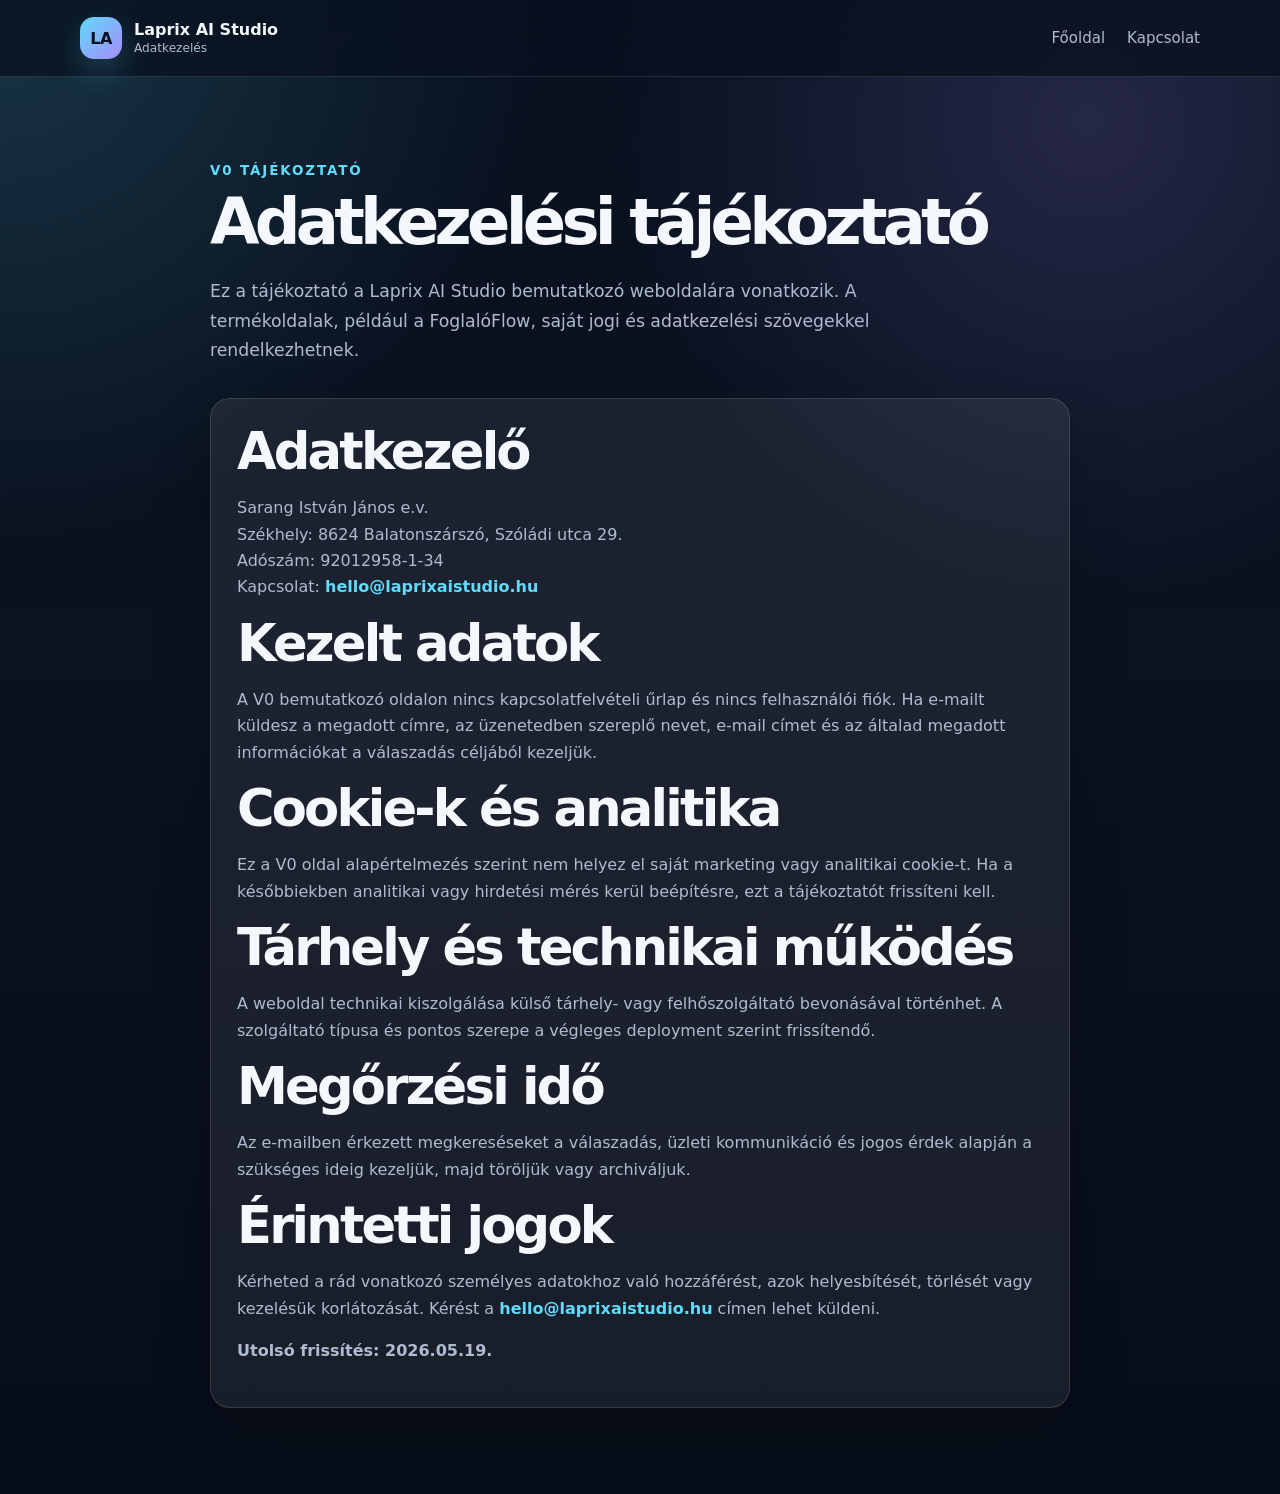
==== adatkezeles.html @ 685c0ec8 "Add files via upload Initial Laprix AI Studio landing page" ====
<!doctype html>
<html lang="hu">
<head>
  <meta charset="utf-8" />
  <meta name="viewport" content="width=device-width, initial-scale=1" />
  <title>Adatkezelési tájékoztató – Laprix AI Studio</title>
  <meta name="description" content="Laprix AI Studio adatkezelési tájékoztató." />
  <meta name="theme-color" content="#101827" />
  <link rel="canonical" href="https://laprixaistudio.hu/adatkezeles.html" />
  <link rel="icon" href="/favicon.svg" type="image/svg+xml" />
  <link rel="stylesheet" href="/styles.css" />
</head>
<body>
  <header class="site-header">
    <div class="container nav">
      <a class="brand" href="/" aria-label="Laprix AI Studio főoldal">
        <span class="brand-mark">LA</span>
        <span class="brand-text">
          <strong>Laprix AI Studio</strong>
          <small>Adatkezelés</small>
        </span>
      </a>
      <nav class="nav-links" aria-label="Navigáció">
        <a href="/">Főoldal</a>
        <a href="mailto:hello@laprixaistudio.hu">Kapcsolat</a>
      </nav>
    </div>
  </header>

  <main>
    <section class="section">
      <div class="container" style="max-width: 860px;">
        <p class="eyebrow">V0 tájékoztató</p>
        <h1 style="font-size: clamp(2.4rem, 5vw, 4rem);">Adatkezelési tájékoztató</h1>
        <p class="lead">
          Ez a tájékoztató a Laprix AI Studio bemutatkozó weboldalára vonatkozik.
          A termékoldalak, például a FoglalóFlow, saját jogi és adatkezelési szövegekkel rendelkezhetnek.
        </p>

        <article class="product-card" style="min-height: auto;">
          <h2>Adatkezelő</h2>
          <p>
            Sarang István János e.v.<br />
            Székhely: 8624 Balatonszárszó, Szóládi utca 29.<br />
            Adószám: 92012958-1-34<br />
            Kapcsolat: <a class="text-link" href="mailto:hello@laprixaistudio.hu">hello@laprixaistudio.hu</a>
          </p>

          <h2>Kezelt adatok</h2>
          <p>
            A V0 bemutatkozó oldalon nincs kapcsolatfelvételi űrlap és nincs felhasználói fiók.
            Ha e-mailt küldesz a megadott címre, az üzenetedben szereplő nevet, e-mail címet
            és az általad megadott információkat a válaszadás céljából kezeljük.
          </p>

          <h2>Cookie-k és analitika</h2>
          <p>
            Ez a V0 oldal alapértelmezés szerint nem helyez el saját marketing vagy analitikai cookie-t.
            Ha a későbbiekben analitikai vagy hirdetési mérés kerül beépítésre, ezt a tájékoztatót frissíteni kell.
          </p>

          <h2>Tárhely és technikai működés</h2>
          <p>
            A weboldal technikai kiszolgálása külső tárhely- vagy felhőszolgáltató bevonásával történhet.
            A szolgáltató típusa és pontos szerepe a végleges deployment szerint frissítendő.
          </p>

          <h2>Megőrzési idő</h2>
          <p>
            Az e-mailben érkezett megkereséseket a válaszadás, üzleti kommunikáció és jogos érdek alapján
            a szükséges ideig kezeljük, majd töröljük vagy archiváljuk.
          </p>

          <h2>Érintetti jogok</h2>
          <p>
            Kérheted a rád vonatkozó személyes adatokhoz való hozzáférést, azok helyesbítését,
            törlését vagy kezelésük korlátozását. Kérést a
            <a class="text-link" href="mailto:hello@laprixaistudio.hu">hello@laprixaistudio.hu</a>
            címen lehet küldeni.
          </p>

          <p class="muted-link">Utolsó frissítés: 2026.05.19.</p>
        </article>
      </div>
    </section>
  </main>
</body>
</html>
---- styles.css ----
* {
  box-sizing: border-box;
}

:root {
  --bg: #08111f;
  --bg-soft: #101827;
  --bg-card: rgba(255, 255, 255, 0.07);
  --bg-card-strong: rgba(255, 255, 255, 0.11);
  --text: #f4f7fb;
  --muted: #aebbd0;
  --line: rgba(255, 255, 255, 0.12);
  --primary: #61dafb;
  --primary-strong: #38bdf8;
  --accent: #a78bfa;
  --success: #34d399;
  --warning: #fbbf24;
  --radius-xl: 28px;
  --radius-lg: 20px;
  --shadow: 0 24px 80px rgba(0, 0, 0, 0.32);
  font-family: Inter, ui-sans-serif, system-ui, -apple-system, BlinkMacSystemFont, "Segoe UI", sans-serif;
}

html {
  scroll-behavior: smooth;
}

body {
  margin: 0;
  background:
    radial-gradient(circle at top left, rgba(97, 218, 251, 0.18), transparent 34rem),
    radial-gradient(circle at 85% 8%, rgba(167, 139, 250, 0.18), transparent 30rem),
    linear-gradient(180deg, #08111f 0%, #0b1220 44%, #070d18 100%);
  color: var(--text);
  min-height: 100vh;
}

a {
  color: inherit;
}

.skip-link {
  position: absolute;
  left: 16px;
  top: -80px;
  background: #ffffff;
  color: #08111f;
  padding: 10px 14px;
  border-radius: 999px;
  z-index: 100;
}

.skip-link:focus {
  top: 16px;
}

.container {
  width: min(1120px, calc(100% - 40px));
  margin: 0 auto;
}

.site-header {
  position: sticky;
  top: 0;
  z-index: 50;
  backdrop-filter: blur(18px);
  background: rgba(8, 17, 31, 0.78);
  border-bottom: 1px solid var(--line);
}

.nav {
  min-height: 76px;
  display: flex;
  align-items: center;
  justify-content: space-between;
  gap: 24px;
}

.brand {
  display: inline-flex;
  align-items: center;
  gap: 12px;
  text-decoration: none;
}

.brand-mark {
  width: 42px;
  height: 42px;
  border-radius: 14px;
  display: grid;
  place-items: center;
  background: linear-gradient(135deg, var(--primary), var(--accent));
  color: #06101f;
  font-weight: 900;
  letter-spacing: -0.04em;
  box-shadow: 0 12px 30px rgba(97, 218, 251, 0.22);
}

.brand-text {
  display: grid;
  line-height: 1.1;
}

.brand-text strong {
  font-size: 1rem;
}

.brand-text small {
  color: var(--muted);
  font-size: 0.76rem;
  margin-top: 4px;
}

.nav-links {
  display: flex;
  align-items: center;
  gap: 22px;
  color: var(--muted);
  font-size: 0.94rem;
}

.nav-links a {
  text-decoration: none;
}

.nav-links a:hover {
  color: var(--text);
}

.section {
  padding: 86px 0;
}

.hero {
  padding-top: 108px;
}

.hero-grid {
  display: grid;
  grid-template-columns: minmax(0, 1.12fr) minmax(320px, 0.88fr);
  align-items: center;
  gap: 52px;
}

.eyebrow {
  color: var(--primary);
  font-size: 0.84rem;
  text-transform: uppercase;
  font-weight: 800;
  letter-spacing: 0.14em;
  margin: 0 0 14px;
}

h1,
h2,
h3,
p {
  margin-top: 0;
}

h1 {
  font-size: clamp(2.7rem, 7vw, 5.8rem);
  line-height: 0.95;
  letter-spacing: -0.075em;
  margin-bottom: 24px;
}

h2 {
  font-size: clamp(2rem, 4vw, 3.35rem);
  line-height: 1.02;
  letter-spacing: -0.055em;
  margin-bottom: 18px;
}

h3 {
  font-size: 1.18rem;
  letter-spacing: -0.025em;
  margin-bottom: 10px;
}

.lead,
.section-heading p,
.contact-card p {
  color: var(--muted);
  font-size: 1.08rem;
  line-height: 1.72;
}

.lead {
  max-width: 720px;
  margin-bottom: 32px;
}

.hero-actions,
.contact-actions {
  display: flex;
  flex-wrap: wrap;
  gap: 14px;
  align-items: center;
}

.button {
  min-height: 48px;
  padding: 0 20px;
  border-radius: 999px;
  display: inline-flex;
  align-items: center;
  justify-content: center;
  text-decoration: none;
  font-weight: 800;
  border: 1px solid transparent;
}

.button.primary {
  background: linear-gradient(135deg, var(--primary), var(--accent));
  color: #06101f;
  box-shadow: 0 18px 40px rgba(97, 218, 251, 0.18);
}

.button.secondary {
  background: rgba(255, 255, 255, 0.06);
  color: var(--text);
  border-color: var(--line);
}

.button:hover {
  transform: translateY(-1px);
}

.trust-row {
  display: flex;
  flex-wrap: wrap;
  gap: 10px;
  margin-top: 28px;
}

.trust-row span {
  color: var(--muted);
  border: 1px solid var(--line);
  background: rgba(255, 255, 255, 0.04);
  border-radius: 999px;
  padding: 9px 12px;
  font-size: 0.88rem;
}

.hero-panel {
  position: relative;
  border: 1px solid var(--line);
  background:
    linear-gradient(180deg, rgba(255, 255, 255, 0.10), rgba(255, 255, 255, 0.045)),
    rgba(16, 24, 39, 0.72);
  border-radius: var(--radius-xl);
  padding: 18px;
  box-shadow: var(--shadow);
  overflow: hidden;
}

.panel-glow {
  position: absolute;
  inset: auto -70px -90px auto;
  width: 240px;
  height: 240px;
  background: radial-gradient(circle, rgba(97, 218, 251, 0.23), transparent 68%);
  pointer-events: none;
}

.panel-card {
  position: relative;
  display: grid;
  grid-template-columns: 16px 1fr;
  gap: 14px;
  padding: 18px;
  border-radius: 22px;
  background: rgba(255, 255, 255, 0.065);
  border: 1px solid rgba(255, 255, 255, 0.10);
}

.panel-card + .panel-card {
  margin-top: 12px;
}

.panel-card p {
  color: var(--muted);
  line-height: 1.55;
  margin: 6px 0 0;
  font-size: 0.94rem;
}

.status-dot {
  width: 11px;
  height: 11px;
  margin-top: 5px;
  border-radius: 50%;
  box-shadow: 0 0 0 6px rgba(255, 255, 255, 0.055);
}

.status-dot.live {
  background: var(--success);
}

.status-dot.build {
  background: var(--warning);
}

.status-dot.plan {
  background: var(--accent);
}

.section-heading {
  max-width: 760px;
  margin: 0 auto 34px;
  text-align: center;
}

.section-heading.left {
  text-align: left;
  margin: 0;
}

.product-grid {
  display: grid;
  grid-template-columns: repeat(2, minmax(0, 1fr));
  gap: 18px;
}

.product-card,
.roadmap-item,
.contact-card,
.why-item {
  border: 1px solid var(--line);
  background: var(--bg-card);
  border-radius: var(--radius-lg);
  box-shadow: 0 20px 55px rgba(0, 0, 0, 0.18);
}

.product-card {
  padding: 26px;
  min-height: 360px;
}

.product-card.featured {
  background:
    linear-gradient(135deg, rgba(97, 218, 251, 0.14), rgba(167, 139, 250, 0.10)),
    var(--bg-card);
}

.card-top {
  display: flex;
  flex-wrap: wrap;
  gap: 8px;
  margin-bottom: 18px;
}

.tag,
.roadmap-state {
  display: inline-flex;
  align-items: center;
  min-height: 28px;
  border-radius: 999px;
  padding: 0 10px;
  font-size: 0.76rem;
  font-weight: 900;
}

.tag.live,
.roadmap-state.live {
  background: rgba(52, 211, 153, 0.14);
  color: #86efac;
}

.tag.build,
.roadmap-state.build {
  background: rgba(251, 191, 36, 0.14);
  color: #fde68a;
}

.tag.plan,
.roadmap-state.plan {
  background: rgba(167, 139, 250, 0.16);
  color: #ddd6fe;
}

.tag.audience {
  background: rgba(255, 255, 255, 0.09);
  color: var(--muted);
}

.product-card p,
.product-card li,
.roadmap-item p,
.why-item p,
.site-footer p {
  color: var(--muted);
  line-height: 1.65;
}

.product-card ul {
  padding-left: 18px;
  margin: 18px 0 22px;
}

.text-link,
.muted-link {
  font-weight: 900;
  text-decoration: none;
}

.text-link {
  color: var(--primary);
}

.text-link:hover {
  text-decoration: underline;
}

.muted-link {
  color: var(--muted);
}

.split {
  display: grid;
  grid-template-columns: minmax(0, 0.85fr) minmax(320px, 1.15fr);
  gap: 42px;
  align-items: start;
}

.why-list {
  display: grid;
  gap: 14px;
}

.why-item {
  display: grid;
  grid-template-columns: 54px 1fr;
  gap: 18px;
  padding: 22px;
}

.why-item span {
  width: 42px;
  height: 42px;
  display: grid;
  place-items: center;
  border-radius: 14px;
  background: rgba(97, 218, 251, 0.12);
  color: var(--primary);
  font-weight: 900;
}

.roadmap {
  display: grid;
  grid-template-columns: repeat(4, minmax(0, 1fr));
  gap: 16px;
}

.roadmap-item {
  padding: 22px;
}

.roadmap-item h3 {
  margin-top: 18px;
}

.contact-card {
  display: grid;
  grid-template-columns: minmax(0, 1fr) auto;
  gap: 28px;
  align-items: center;
  padding: 34px;
  background:
    linear-gradient(135deg, rgba(97, 218, 251, 0.13), rgba(167, 139, 250, 0.10)),
    var(--bg-card-strong);
}

.site-footer {
  border-top: 1px solid var(--line);
  padding: 44px 0;
  background: rgba(2, 6, 23, 0.42);
}

.footer-grid {
  display: grid;
  grid-template-columns: 1.15fr 1fr 0.75fr;
  gap: 28px;
}

.site-footer a {
  color: var(--muted);
}

.site-footer a:hover {
  color: var(--text);
}

@media (max-width: 900px) {
  .nav {
    align-items: flex-start;
    flex-direction: column;
    padding: 16px 0;
  }

  .nav-links {
    width: 100%;
    overflow-x: auto;
    padding-bottom: 4px;
  }

  .hero {
    padding-top: 72px;
  }

  .hero-grid,
  .split,
  .contact-card {
    grid-template-columns: 1fr;
  }

  .product-grid,
  .roadmap,
  .footer-grid {
    grid-template-columns: 1fr;
  }

  .product-card {
    min-height: auto;
  }

  .contact-actions {
    justify-content: flex-start;
  }
}

@media (max-width: 560px) {
  .container {
    width: min(100% - 28px, 1120px);
  }

  .section {
    padding: 62px 0;
  }

  .hero {
    padding-top: 60px;
  }

  .hero-actions .button,
  .contact-actions .button {
    width: 100%;
  }

  .why-item {
    grid-template-columns: 1fr;
  }

  .product-card,
  .contact-card {
    padding: 22px;
  }
}
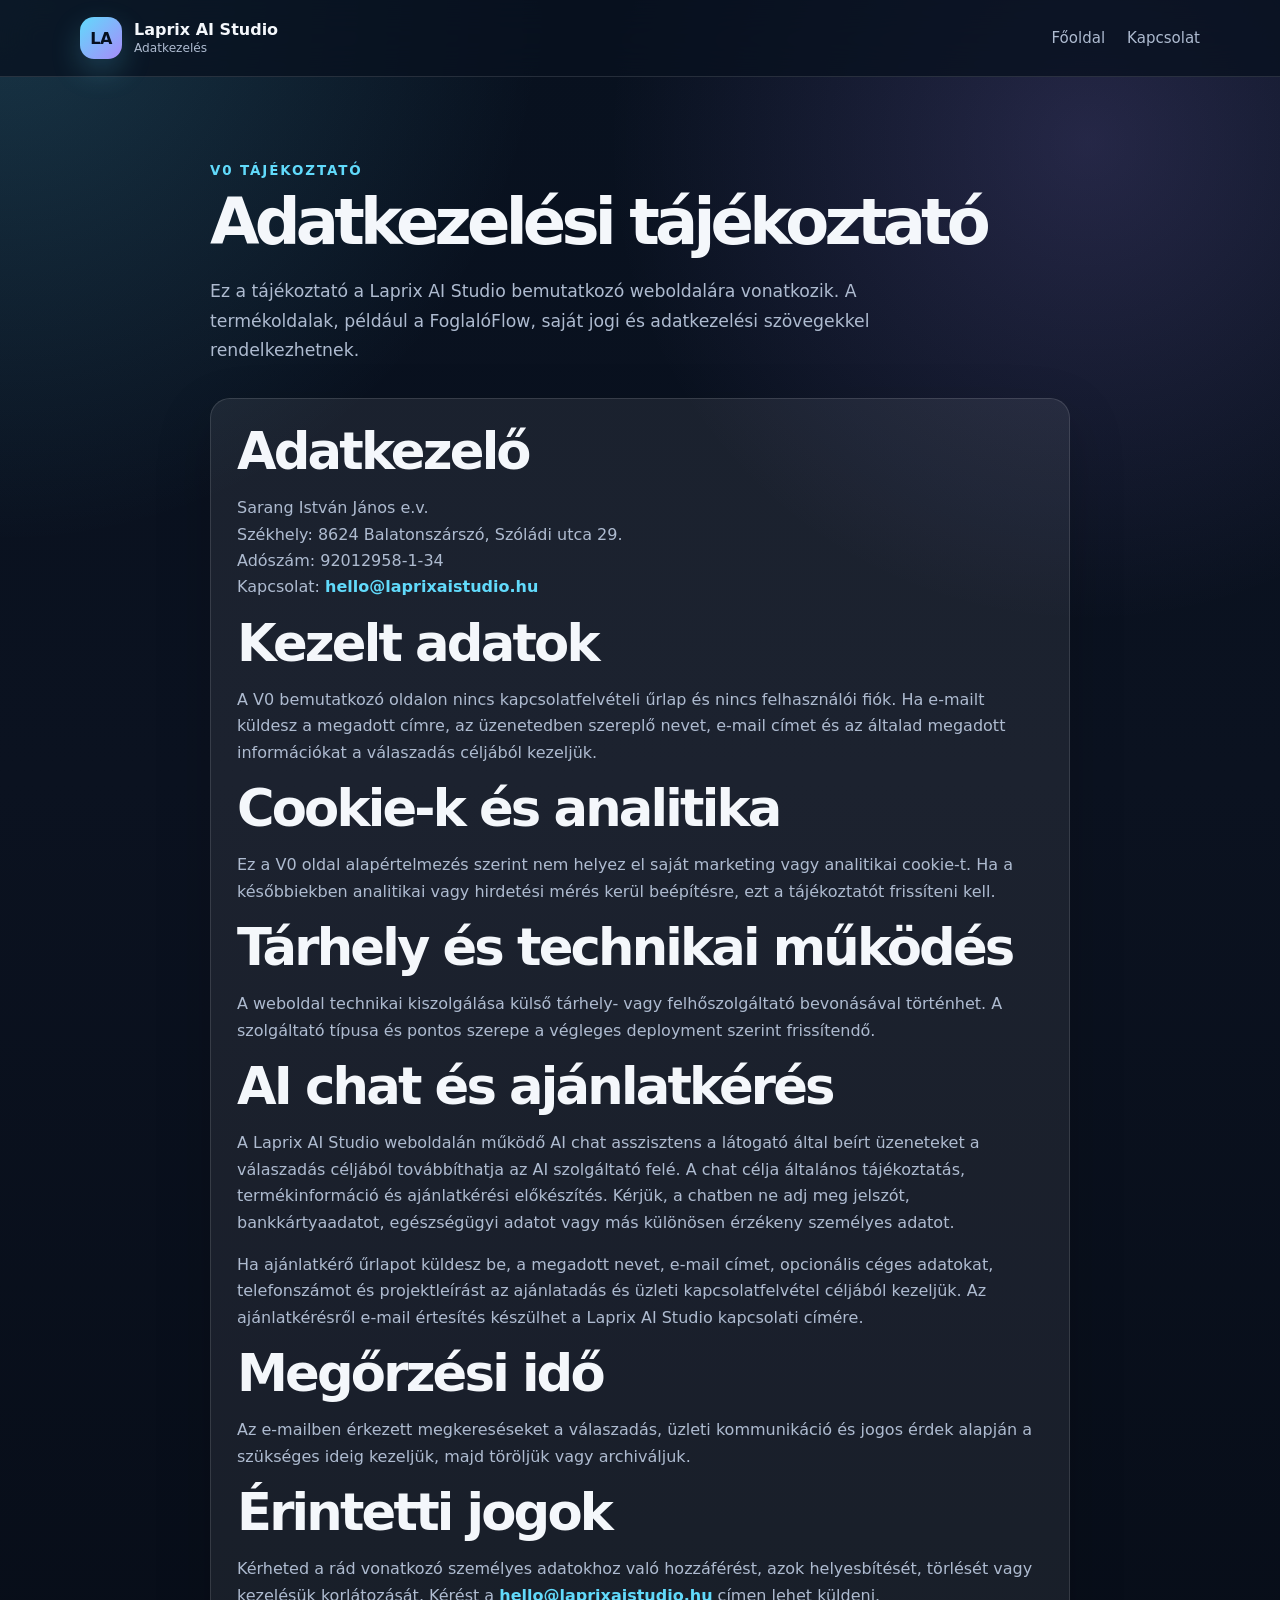
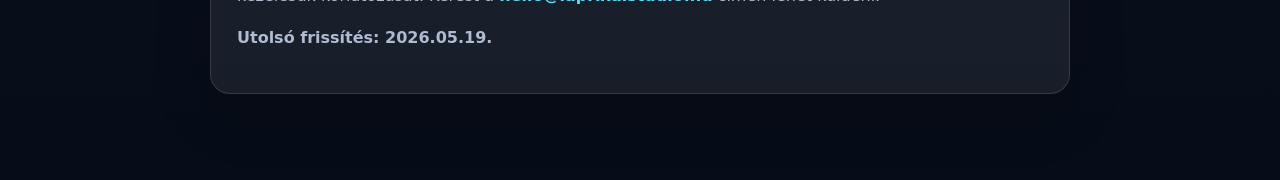
==== commit 99665f3a: "Add files via upload Add AI chat widget" ====
--- a/adatkezeles.html
+++ b/adatkezeles.html
@@ -65,6 +65,20 @@
             A szolgáltató típusa és pontos szerepe a végleges deployment szerint frissítendő.
           </p>
 
+
+          <h2>AI chat és ajánlatkérés</h2>
+          <p>
+            A Laprix AI Studio weboldalán működő AI chat asszisztens a látogató által beírt üzeneteket
+            a válaszadás céljából továbbíthatja az AI szolgáltató felé. A chat célja általános tájékoztatás,
+            termékinformáció és ajánlatkérési előkészítés. Kérjük, a chatben ne adj meg jelszót,
+            bankkártyaadatot, egészségügyi adatot vagy más különösen érzékeny személyes adatot.
+          </p>
+          <p>
+            Ha ajánlatkérő űrlapot küldesz be, a megadott nevet, e-mail címet, opcionális céges adatokat,
+            telefonszámot és projektleírást az ajánlatadás és üzleti kapcsolatfelvétel céljából kezeljük.
+            Az ajánlatkérésről e-mail értesítés készülhet a Laprix AI Studio kapcsolati címére.
+          </p>
+
           <h2>Megőrzési idő</h2>
           <p>
             Az e-mailben érkezett megkereséseket a válaszadás, üzleti kommunikáció és jogos érdek alapján
--- a/styles.css
+++ b/styles.css
@@ -557,3 +557,110 @@
     padding: 22px;
   }
 }
+
+.custom-dev-section {
+  padding-top: 40px;
+}
+
+.custom-dev-card {
+  display: grid;
+  grid-template-columns: minmax(0, 1.12fr) minmax(320px, 0.88fr);
+  gap: 22px;
+  align-items: stretch;
+  border: 1px solid var(--line);
+  background:
+    radial-gradient(circle at top left, rgba(97, 218, 251, 0.16), transparent 28rem),
+    radial-gradient(circle at bottom right, rgba(167, 139, 250, 0.14), transparent 26rem),
+    rgba(255, 255, 255, 0.065);
+  border-radius: var(--radius-xl);
+  padding: 30px;
+  box-shadow: var(--shadow);
+}
+
+.custom-dev-copy p {
+  color: var(--muted);
+  line-height: 1.72;
+  font-size: 1.04rem;
+}
+
+.custom-dev-steps {
+  display: grid;
+  grid-template-columns: repeat(3, minmax(0, 1fr));
+  gap: 12px;
+  margin-top: 24px;
+}
+
+.custom-dev-steps div,
+.custom-dev-panel {
+  border: 1px solid var(--line);
+  background: rgba(255, 255, 255, 0.06);
+  border-radius: 20px;
+}
+
+.custom-dev-steps div {
+  padding: 18px;
+}
+
+.custom-dev-steps span {
+  width: 34px;
+  height: 34px;
+  display: grid;
+  place-items: center;
+  border-radius: 12px;
+  background: rgba(97, 218, 251, 0.14);
+  color: var(--primary);
+  font-weight: 900;
+  margin-bottom: 14px;
+}
+
+.custom-dev-steps strong {
+  display: block;
+  margin-bottom: 8px;
+}
+
+.custom-dev-steps p {
+  margin-bottom: 0;
+  font-size: 0.92rem;
+}
+
+.custom-dev-panel {
+  padding: 24px;
+}
+
+.custom-dev-panel ul {
+  padding-left: 18px;
+  margin: 18px 0 24px;
+}
+
+.custom-dev-panel li {
+  color: var(--muted);
+  line-height: 1.7;
+}
+
+.custom-dev-panel .button {
+  width: 100%;
+}
+
+.panel-note {
+  color: var(--muted);
+  font-size: 0.9rem;
+  line-height: 1.6;
+  margin: 16px 0 0;
+}
+
+@media (max-width: 900px) {
+  .custom-dev-card,
+  .custom-dev-steps {
+    grid-template-columns: 1fr;
+  }
+}
+
+@media (max-width: 560px) {
+  .custom-dev-card {
+    padding: 22px;
+  }
+}
+
+
+/* Laprix AI ChatLead V1 */
+.laprix-chat-root{position:fixed;right:18px;bottom:18px;z-index:9999;font-family:Inter,ui-sans-serif,system-ui,-apple-system,BlinkMacSystemFont,"Segoe UI",sans-serif}.laprix-chat-launcher{min-height:54px;border:1px solid rgba(255,255,255,.18);border-radius:999px;padding:8px 16px 8px 8px;display:inline-flex;align-items:center;gap:10px;background:linear-gradient(135deg,#61dafb,#a78bfa);color:#06101f;font-weight:900;cursor:pointer;box-shadow:0 20px 50px rgba(0,0,0,.32)}.laprix-chat-launcher-icon{width:38px;height:38px;border-radius:999px;display:grid;place-items:center;background:rgba(6,16,31,.16);color:#06101f;letter-spacing:-.04em}.laprix-chat-panel{position:absolute;right:0;bottom:72px;width:min(390px,calc(100vw - 28px));height:min(650px,calc(100vh - 110px));display:none;flex-direction:column;overflow:hidden;border:1px solid rgba(255,255,255,.16);border-radius:26px;background:radial-gradient(circle at top left,rgba(97,218,251,.20),transparent 18rem),linear-gradient(180deg,rgba(16,24,39,.98),rgba(8,17,31,.98));color:#f4f7fb;box-shadow:0 28px 90px rgba(0,0,0,.46)}.laprix-chat-panel.open{display:flex}.laprix-chat-header{padding:16px;display:flex;justify-content:space-between;gap:12px;align-items:center;border-bottom:1px solid rgba(255,255,255,.12)}.laprix-chat-header strong{display:block;font-size:1rem}.laprix-chat-status{display:block;margin-top:3px;color:#aebbd0;font-size:.82rem}.laprix-chat-close,.laprix-chat-lead-close{width:34px;height:34px;border:0;border-radius:999px;background:rgba(255,255,255,.08);color:#f4f7fb;font-size:1.3rem;cursor:pointer}.laprix-chat-messages{flex:1;overflow:auto;padding:16px}.laprix-chat-message{display:flex;margin-bottom:10px}.laprix-chat-message.user{justify-content:flex-end}.laprix-chat-bubble{max-width:86%;padding:12px 13px;border-radius:18px;line-height:1.45;white-space:pre-wrap;font-size:.94rem}.laprix-chat-message.assistant .laprix-chat-bubble{background:rgba(255,255,255,.08);color:#f4f7fb;border-top-left-radius:7px}.laprix-chat-message.user .laprix-chat-bubble{background:linear-gradient(135deg,#61dafb,#a78bfa);color:#06101f;border-top-right-radius:7px}.laprix-chat-quick{padding:0 14px 10px;display:flex;flex-wrap:wrap;gap:8px}.laprix-chat-quick button{border:1px solid rgba(255,255,255,.13);border-radius:999px;padding:8px 10px;background:rgba(255,255,255,.06);color:#f4f7fb;font-weight:800;cursor:pointer;font-size:.78rem}.laprix-chat-form{display:grid;grid-template-columns:1fr auto;gap:8px;padding:12px;border-top:1px solid rgba(255,255,255,.12)}.laprix-chat-input,.laprix-chat-lead-form input,.laprix-chat-lead-form textarea,.laprix-chat-lead-form select{width:100%;border:1px solid rgba(255,255,255,.14);border-radius:14px;padding:11px 12px;background:rgba(255,255,255,.08);color:#f4f7fb;outline:none}.laprix-chat-input::placeholder,.laprix-chat-lead-form textarea::placeholder{color:rgba(244,247,251,.62)}.laprix-chat-send{border:0;border-radius:14px;padding:0 14px;background:linear-gradient(135deg,#61dafb,#a78bfa);color:#06101f;font-weight:900;cursor:pointer}.laprix-chat-send:disabled{cursor:not-allowed;opacity:.62}.laprix-chat-privacy{padding:0 14px 12px;margin:0;color:#aebbd0;font-size:.76rem;line-height:1.4}.laprix-chat-privacy a{color:#61dafb}.laprix-chat-lead-form-wrap{display:none;max-height:56%;overflow:auto;padding:0 12px 12px}.laprix-chat-lead-form-wrap.open{display:block}.laprix-chat-lead-form{display:grid;gap:9px;padding:12px;border:1px solid rgba(255,255,255,.13);border-radius:20px;background:rgba(0,0,0,.18)}.laprix-chat-lead-title{display:flex;align-items:center;justify-content:space-between}.laprix-chat-lead-form label{color:#aebbd0;font-size:.82rem;display:grid;gap:5px}.laprix-chat-lead-form select option{color:#06101f}@media(max-width:560px){.laprix-chat-root{right:14px;bottom:14px}.laprix-chat-panel{position:fixed;right:14px;left:14px;bottom:78px;width:auto;height:min(650px,calc(100vh - 96px))}.laprix-chat-launcher span:last-child{display:none}.laprix-chat-launcher{padding:8px}}
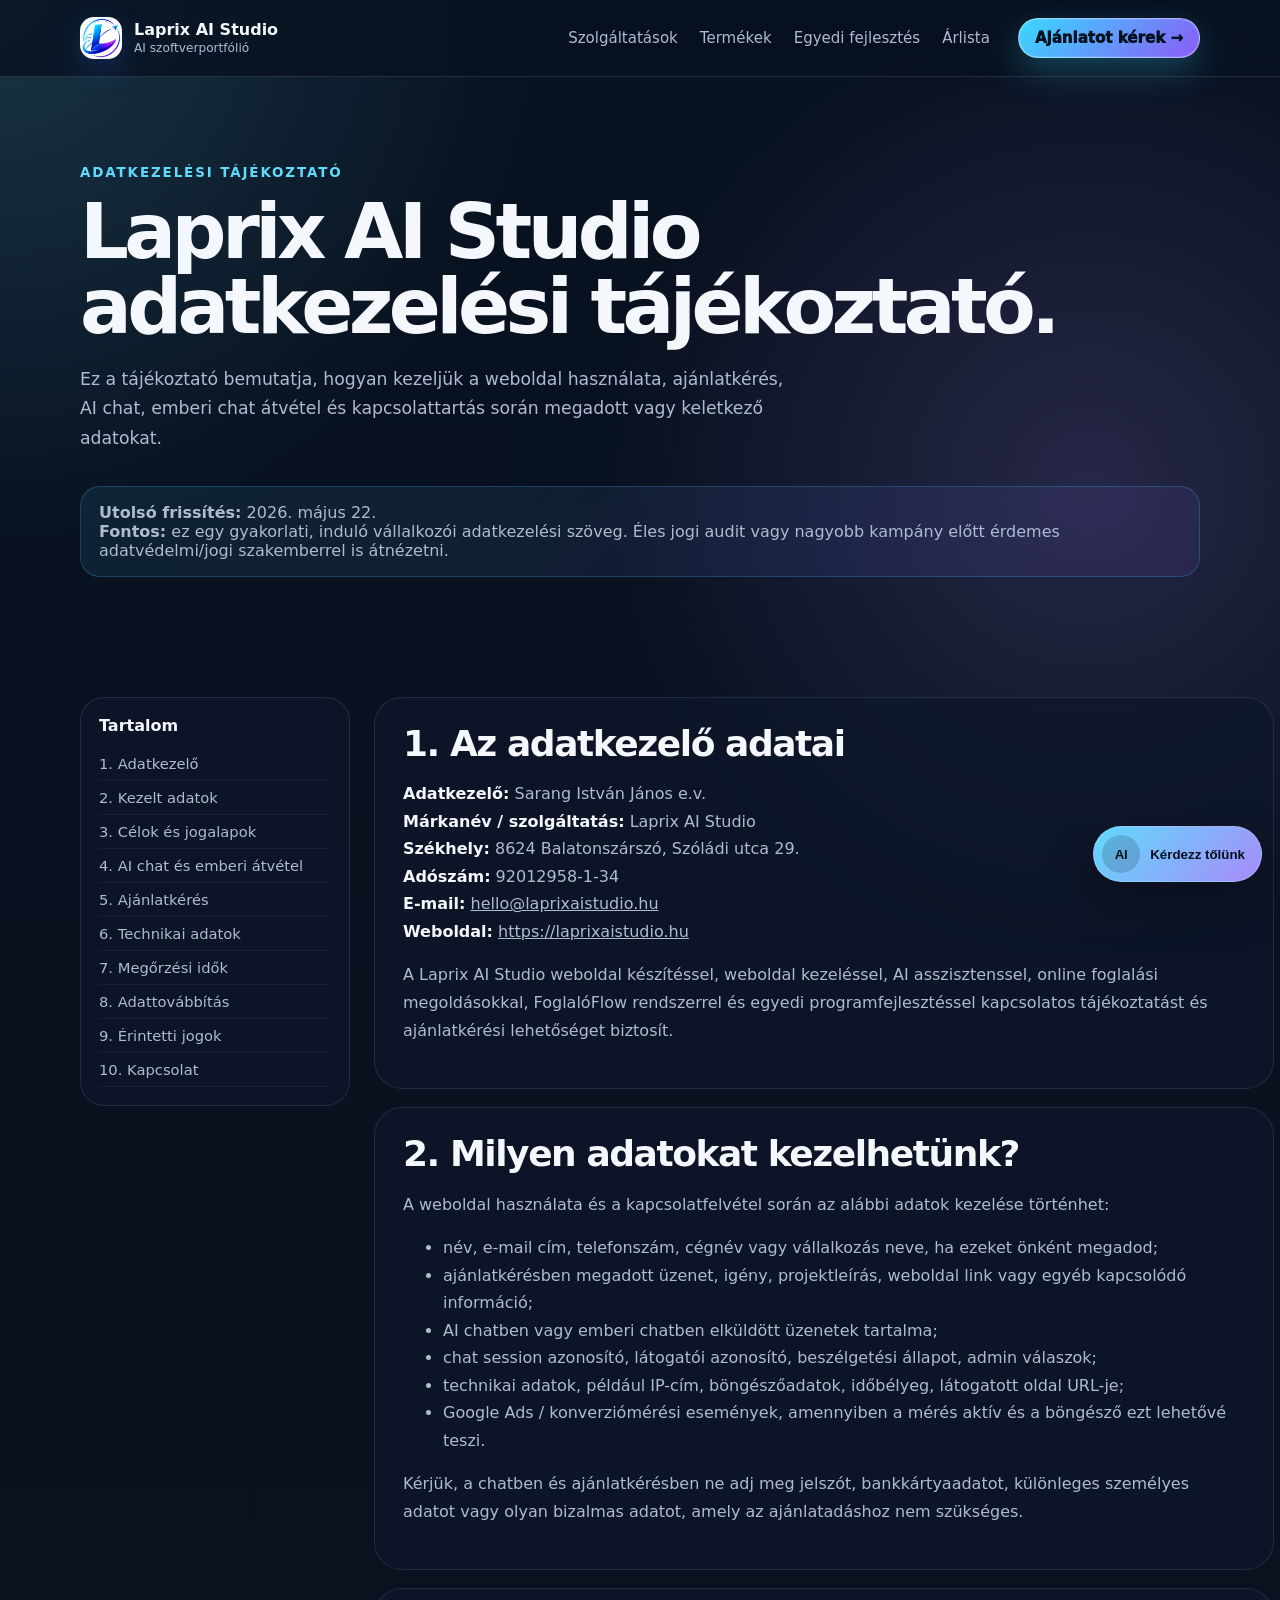
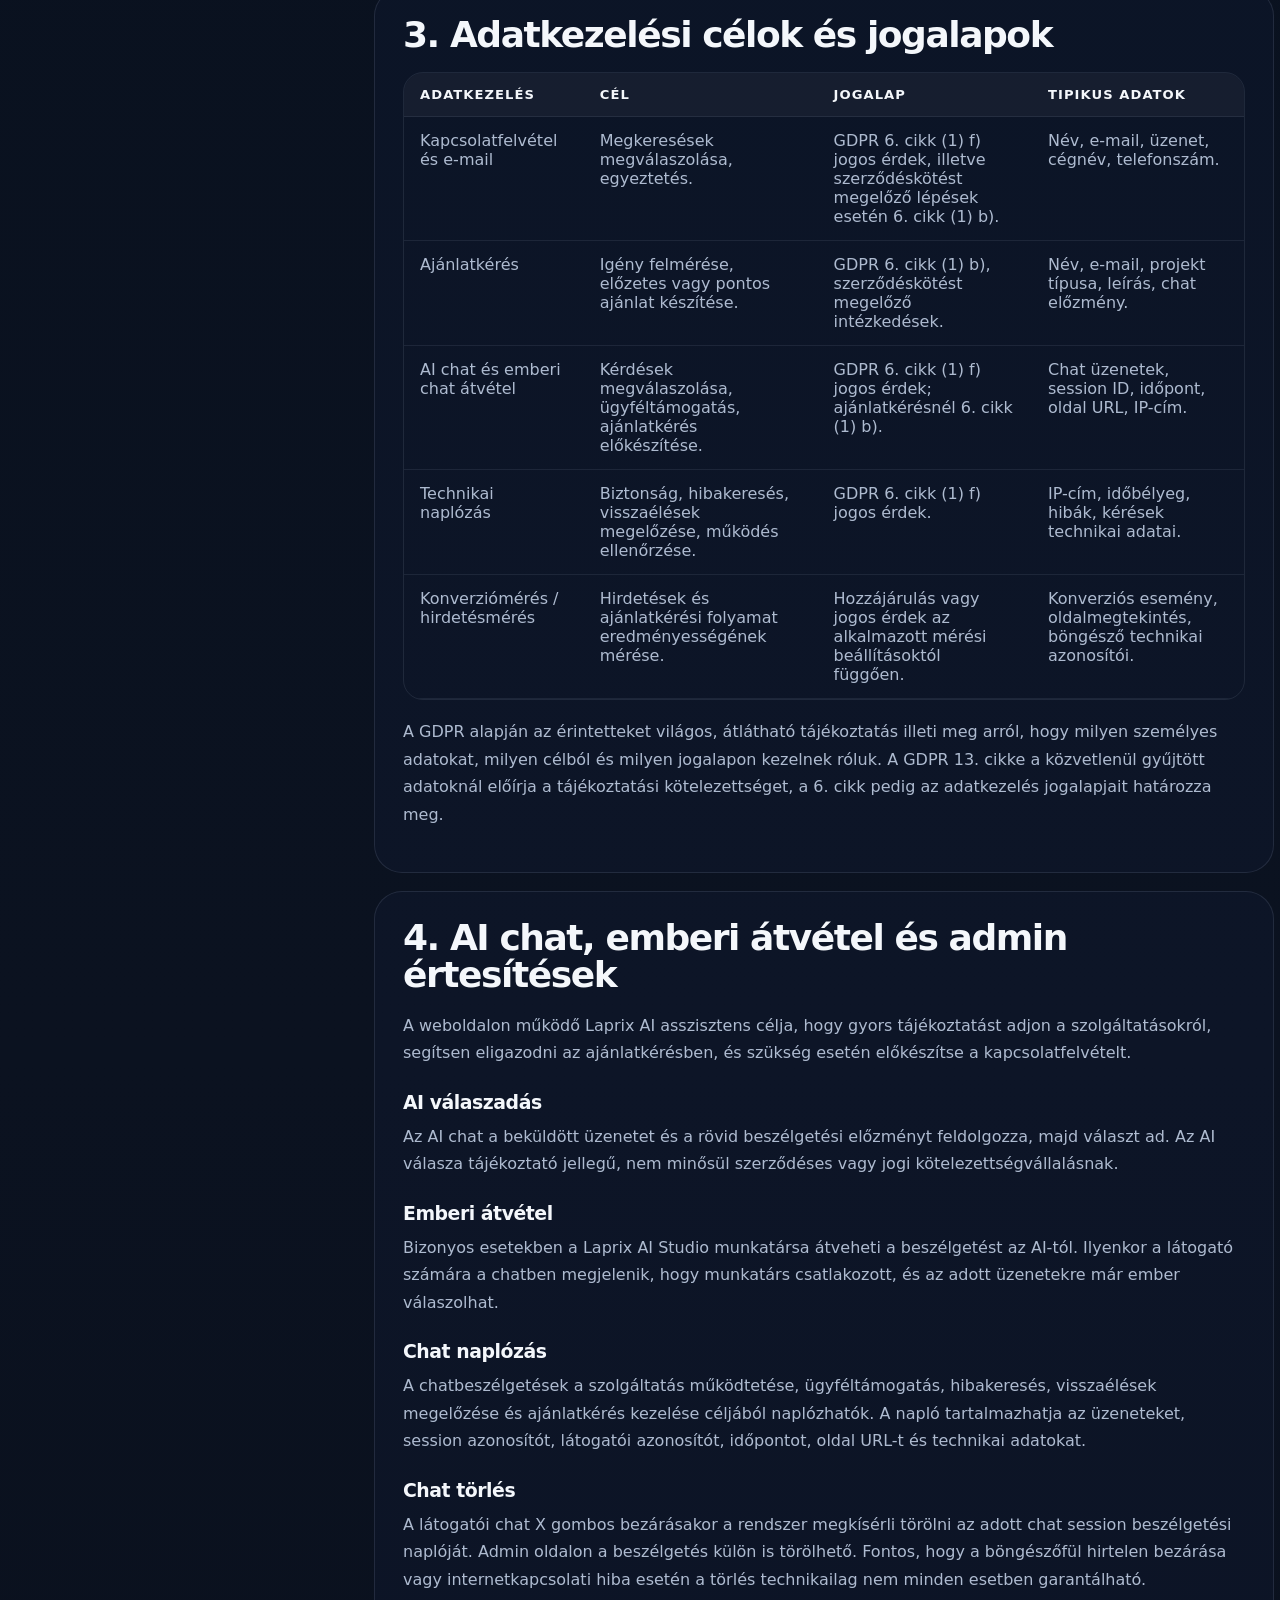
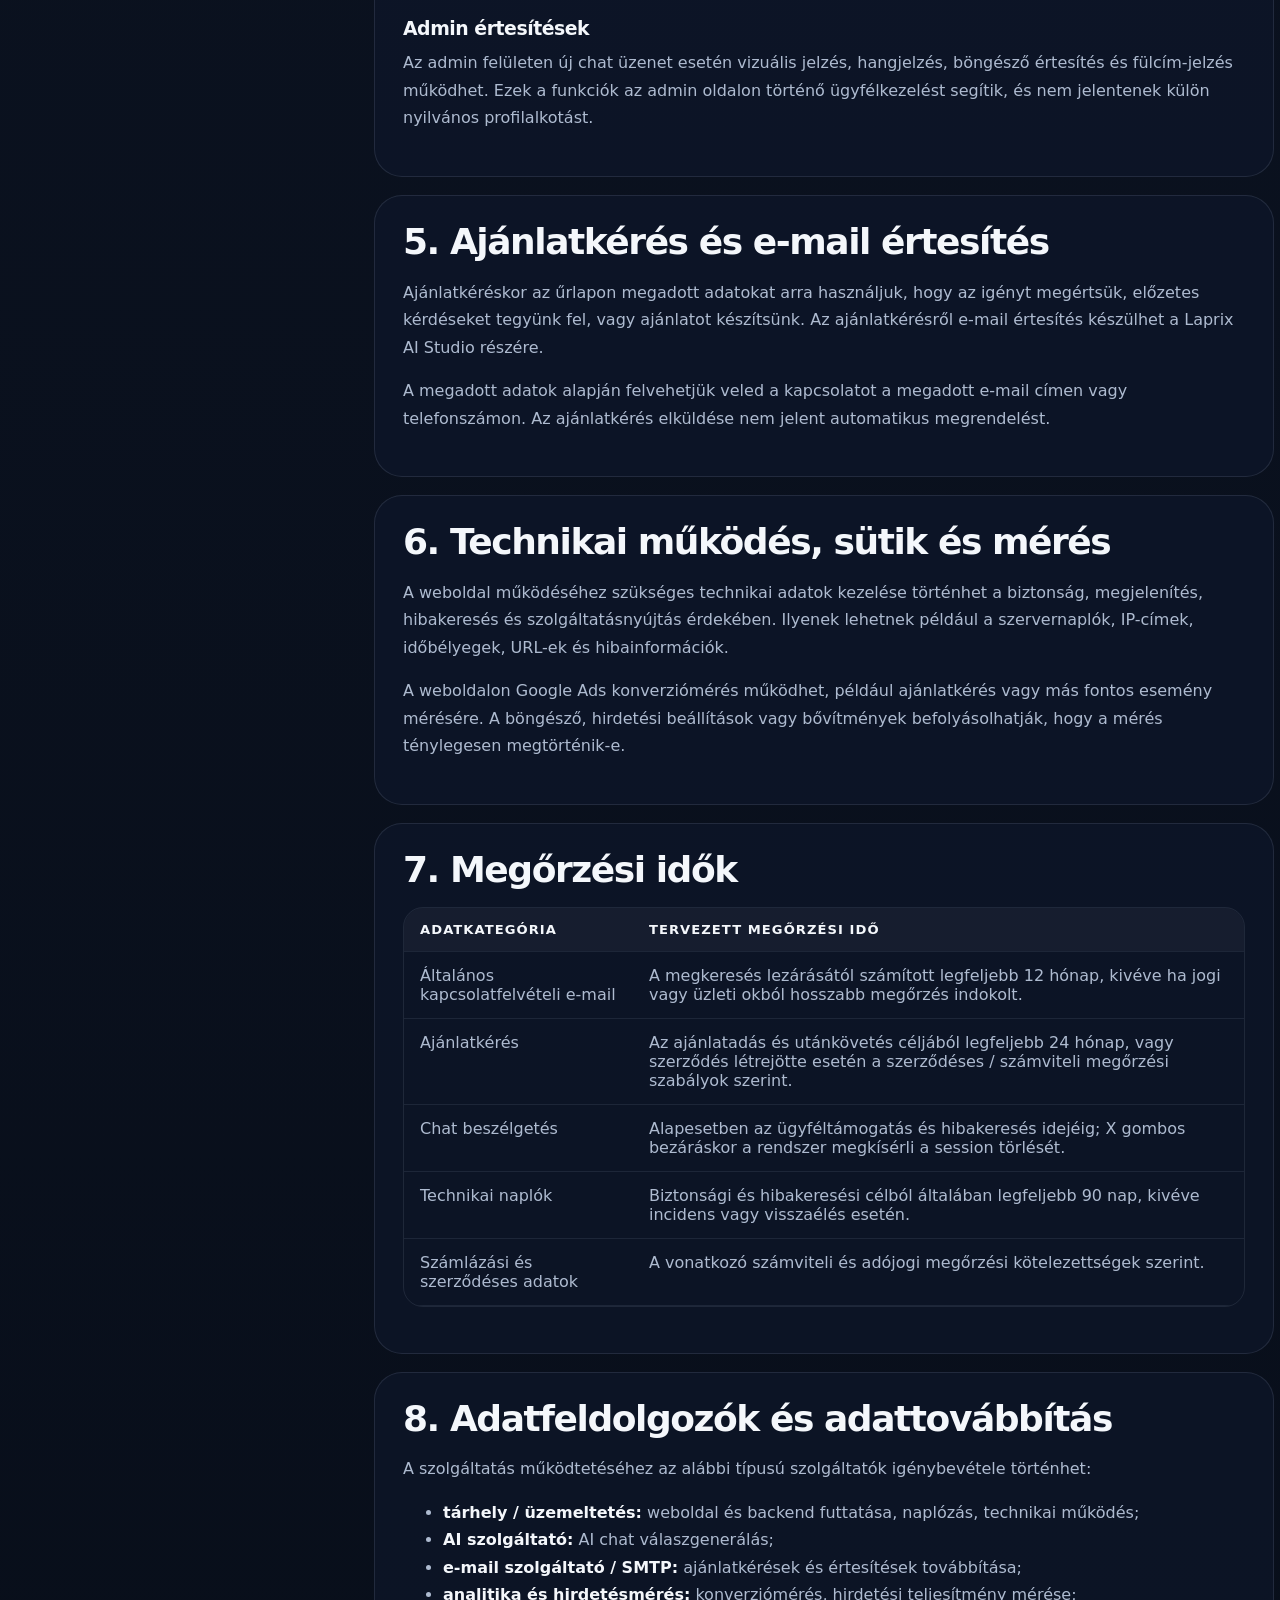
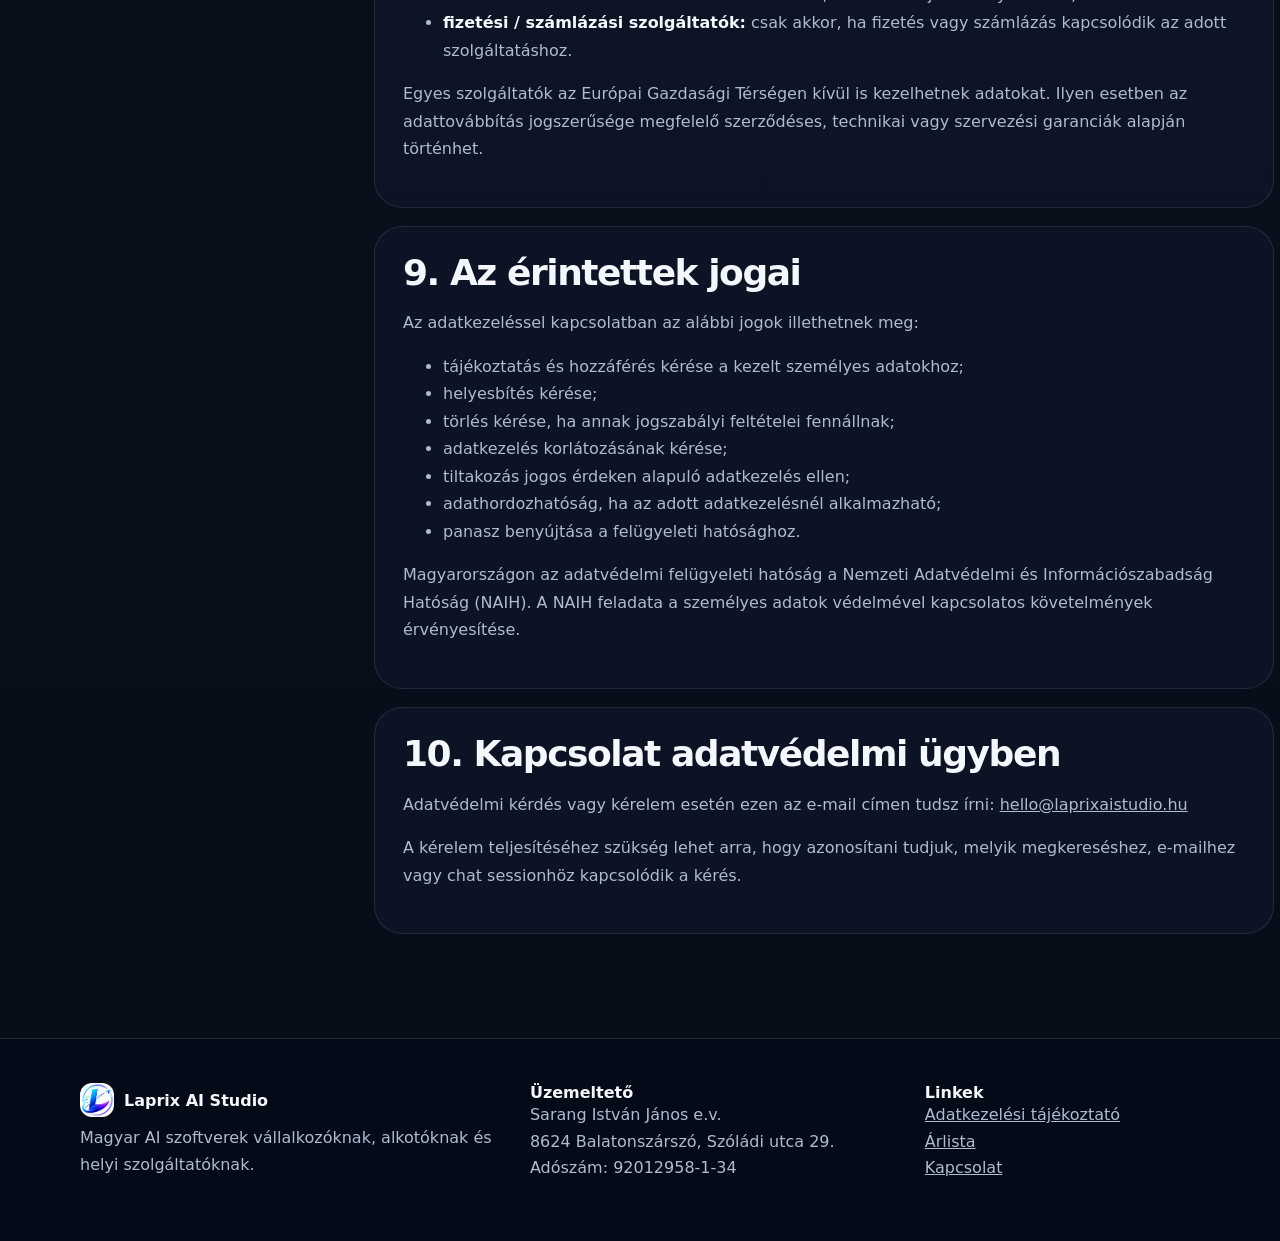
==== commit 4ad6b17e: "Add files via upload Update privacy policy for chat logging and human takeover" ====
--- a/adatkezeles.html
+++ b/adatkezeles.html
@@ -4,99 +4,1643 @@
   <meta charset="utf-8" />
   <meta name="viewport" content="width=device-width, initial-scale=1" />
   <title>Adatkezelési tájékoztató – Laprix AI Studio</title>
-  <meta name="description" content="Laprix AI Studio adatkezelési tájékoztató." />
+  <meta name="description" content="Laprix AI Studio adatkezelési tájékoztató: weboldal, AI chat, ajánlatkérés, emberi chat átvétel, admin értesítések és kapcsolattartás." />
   <meta name="theme-color" content="#101827" />
+  <meta property="og:title" content="Adatkezelési tájékoztató – Laprix AI Studio" />
+  <meta property="og:description" content="Tájékoztatás a Laprix AI Studio weboldal, AI chat, ajánlatkérés és emberi chat átvétel adatkezeléséről." />
+  <meta property="og:type" content="website" />
+  <meta property="og:url" content="https://laprixaistudio.hu/adatkezeles.html" />
+  <meta property="og:image" content="https://laprixaistudio.hu/assets/laprix-logo.png" />
   <link rel="canonical" href="https://laprixaistudio.hu/adatkezeles.html" />
-  <link rel="icon" href="/favicon.svg" type="image/svg+xml" />
+  <link rel="icon" href="/favicon.png" type="image/png" />
   <link rel="stylesheet" href="/styles.css" />
+  <style>
+* {
+  box-sizing: border-box;
+}
+
+:root {
+  --bg: #08111f;
+  --bg-soft: #101827;
+  --bg-card: rgba(255, 255, 255, 0.07);
+  --bg-card-strong: rgba(255, 255, 255, 0.11);
+  --text: #f4f7fb;
+  --muted: #aebbd0;
+  --line: rgba(255, 255, 255, 0.12);
+  --primary: #61dafb;
+  --primary-strong: #38bdf8;
+  --accent: #a78bfa;
+  --success: #34d399;
+  --warning: #fbbf24;
+  --radius-xl: 28px;
+  --radius-lg: 20px;
+  --shadow: 0 24px 80px rgba(0, 0, 0, 0.32);
+  font-family: Inter, ui-sans-serif, system-ui, -apple-system, BlinkMacSystemFont, "Segoe UI", sans-serif;
+}
+
+html {
+  scroll-behavior: smooth;
+}
+
+body {
+  margin: 0;
+  background:
+    radial-gradient(circle at top left, rgba(97, 218, 251, 0.18), transparent 34rem),
+    radial-gradient(circle at 85% 8%, rgba(167, 139, 250, 0.18), transparent 30rem),
+    linear-gradient(180deg, #08111f 0%, #0b1220 44%, #070d18 100%);
+  color: var(--text);
+  min-height: 100vh;
+}
+
+a {
+  color: inherit;
+}
+
+.skip-link {
+  position: absolute;
+  left: 16px;
+  top: -80px;
+  background: #ffffff;
+  color: #08111f;
+  padding: 10px 14px;
+  border-radius: 999px;
+  z-index: 100;
+}
+
+.skip-link:focus {
+  top: 16px;
+}
+
+.container {
+  width: min(1120px, calc(100% - 40px));
+  margin: 0 auto;
+}
+
+.site-header {
+  position: sticky;
+  top: 0;
+  z-index: 50;
+  backdrop-filter: blur(18px);
+  background: rgba(8, 17, 31, 0.78);
+  border-bottom: 1px solid var(--line);
+}
+
+.nav {
+  min-height: 76px;
+  display: flex;
+  align-items: center;
+  justify-content: space-between;
+  gap: 24px;
+}
+
+.brand {
+  display: inline-flex;
+  align-items: center;
+  gap: 12px;
+  text-decoration: none;
+}
+
+.brand-mark {
+  width: 42px;
+  height: 42px;
+  border-radius: 14px;
+  display: grid;
+  place-items: center;
+  background: linear-gradient(135deg, var(--primary), var(--accent));
+  color: #06101f;
+  font-weight: 900;
+  letter-spacing: -0.04em;
+  box-shadow: 0 12px 30px rgba(97, 218, 251, 0.22);
+}
+
+.brand-text {
+  display: grid;
+  line-height: 1.1;
+}
+
+.brand-text strong {
+  font-size: 1rem;
+}
+
+.brand-text small {
+  color: var(--muted);
+  font-size: 0.76rem;
+  margin-top: 4px;
+}
+
+.nav-links {
+  display: flex;
+  align-items: center;
+  gap: 22px;
+  color: var(--muted);
+  font-size: 0.94rem;
+}
+
+.nav-links a {
+  text-decoration: none;
+}
+
+.nav-links a:hover {
+  color: var(--text);
+}
+
+.section {
+  padding: 86px 0;
+}
+
+.hero {
+  padding-top: 108px;
+}
+
+.hero-grid {
+  display: grid;
+  grid-template-columns: minmax(0, 1.12fr) minmax(320px, 0.88fr);
+  align-items: center;
+  gap: 52px;
+}
+
+.eyebrow {
+  color: var(--primary);
+  font-size: 0.84rem;
+  text-transform: uppercase;
+  font-weight: 800;
+  letter-spacing: 0.14em;
+  margin: 0 0 14px;
+}
+
+h1,
+h2,
+h3,
+p {
+  margin-top: 0;
+}
+
+h1 {
+  font-size: clamp(2.7rem, 7vw, 5.8rem);
+  line-height: 0.95;
+  letter-spacing: -0.075em;
+  margin-bottom: 24px;
+}
+
+h2 {
+  font-size: clamp(2rem, 4vw, 3.35rem);
+  line-height: 1.02;
+  letter-spacing: -0.055em;
+  margin-bottom: 18px;
+}
+
+h3 {
+  font-size: 1.18rem;
+  letter-spacing: -0.025em;
+  margin-bottom: 10px;
+}
+
+.lead,
+.section-heading p,
+.contact-card p {
+  color: var(--muted);
+  font-size: 1.08rem;
+  line-height: 1.72;
+}
+
+.lead {
+  max-width: 720px;
+  margin-bottom: 32px;
+}
+
+.hero-actions,
+.contact-actions {
+  display: flex;
+  flex-wrap: wrap;
+  gap: 14px;
+  align-items: center;
+}
+
+.button {
+  min-height: 48px;
+  padding: 0 20px;
+  border-radius: 999px;
+  display: inline-flex;
+  align-items: center;
+  justify-content: center;
+  text-decoration: none;
+  font-weight: 800;
+  border: 1px solid transparent;
+}
+
+.button.primary {
+  background: linear-gradient(135deg, var(--primary), var(--accent));
+  color: #06101f;
+  box-shadow: 0 18px 40px rgba(97, 218, 251, 0.18);
+}
+
+.button.secondary {
+  background: rgba(255, 255, 255, 0.06);
+  color: var(--text);
+  border-color: var(--line);
+}
+
+.button:hover {
+  transform: translateY(-1px);
+}
+
+.trust-row {
+  display: flex;
+  flex-wrap: wrap;
+  gap: 10px;
+  margin-top: 28px;
+}
+
+.trust-row span {
+  color: var(--muted);
+  border: 1px solid var(--line);
+  background: rgba(255, 255, 255, 0.04);
+  border-radius: 999px;
+  padding: 9px 12px;
+  font-size: 0.88rem;
+}
+
+.hero-panel {
+  position: relative;
+  border: 1px solid var(--line);
+  background:
+    linear-gradient(180deg, rgba(255, 255, 255, 0.10), rgba(255, 255, 255, 0.045)),
+    rgba(16, 24, 39, 0.72);
+  border-radius: var(--radius-xl);
+  padding: 18px;
+  box-shadow: var(--shadow);
+  overflow: hidden;
+}
+
+.panel-glow {
+  position: absolute;
+  inset: auto -70px -90px auto;
+  width: 240px;
+  height: 240px;
+  background: radial-gradient(circle, rgba(97, 218, 251, 0.23), transparent 68%);
+  pointer-events: none;
+}
+
+.panel-card {
+  position: relative;
+  display: grid;
+  grid-template-columns: 16px 1fr;
+  gap: 14px;
+  padding: 18px;
+  border-radius: 22px;
+  background: rgba(255, 255, 255, 0.065);
+  border: 1px solid rgba(255, 255, 255, 0.10);
+}
+
+.panel-card + .panel-card {
+  margin-top: 12px;
+}
+
+.panel-card p {
+  color: var(--muted);
+  line-height: 1.55;
+  margin: 6px 0 0;
+  font-size: 0.94rem;
+}
+
+.status-dot {
+  width: 11px;
+  height: 11px;
+  margin-top: 5px;
+  border-radius: 50%;
+  box-shadow: 0 0 0 6px rgba(255, 255, 255, 0.055);
+}
+
+.status-dot.live {
+  background: var(--success);
+}
+
+.status-dot.build {
+  background: var(--warning);
+}
+
+.status-dot.plan {
+  background: var(--accent);
+}
+
+.section-heading {
+  max-width: 760px;
+  margin: 0 auto 34px;
+  text-align: center;
+}
+
+.section-heading.left {
+  text-align: left;
+  margin: 0;
+}
+
+.product-grid {
+  display: grid;
+  grid-template-columns: repeat(2, minmax(0, 1fr));
+  gap: 18px;
+}
+
+.product-card,
+.roadmap-item,
+.contact-card,
+.why-item {
+  border: 1px solid var(--line);
+  background: var(--bg-card);
+  border-radius: var(--radius-lg);
+  box-shadow: 0 20px 55px rgba(0, 0, 0, 0.18);
+}
+
+.product-card {
+  padding: 26px;
+  min-height: 360px;
+}
+
+.product-card.featured {
+  background:
+    linear-gradient(135deg, rgba(97, 218, 251, 0.14), rgba(167, 139, 250, 0.10)),
+    var(--bg-card);
+}
+
+.card-top {
+  display: flex;
+  flex-wrap: wrap;
+  gap: 8px;
+  margin-bottom: 18px;
+}
+
+.tag,
+.roadmap-state {
+  display: inline-flex;
+  align-items: center;
+  min-height: 28px;
+  border-radius: 999px;
+  padding: 0 10px;
+  font-size: 0.76rem;
+  font-weight: 900;
+}
+
+.tag.live,
+.roadmap-state.live {
+  background: rgba(52, 211, 153, 0.14);
+  color: #86efac;
+}
+
+.tag.build,
+.roadmap-state.build {
+  background: rgba(251, 191, 36, 0.14);
+  color: #fde68a;
+}
+
+.tag.plan,
+.roadmap-state.plan {
+  background: rgba(167, 139, 250, 0.16);
+  color: #ddd6fe;
+}
+
+.tag.audience {
+  background: rgba(255, 255, 255, 0.09);
+  color: var(--muted);
+}
+
+.product-card p,
+.product-card li,
+.roadmap-item p,
+.why-item p,
+.site-footer p {
+  color: var(--muted);
+  line-height: 1.65;
+}
+
+.product-card ul {
+  padding-left: 18px;
+  margin: 18px 0 22px;
+}
+
+.text-link,
+.muted-link {
+  font-weight: 900;
+  text-decoration: none;
+}
+
+.text-link {
+  color: var(--primary);
+}
+
+.text-link:hover {
+  text-decoration: underline;
+}
+
+.muted-link {
+  color: var(--muted);
+}
+
+.split {
+  display: grid;
+  grid-template-columns: minmax(0, 0.85fr) minmax(320px, 1.15fr);
+  gap: 42px;
+  align-items: start;
+}
+
+.why-list {
+  display: grid;
+  gap: 14px;
+}
+
+.why-item {
+  display: grid;
+  grid-template-columns: 54px 1fr;
+  gap: 18px;
+  padding: 22px;
+}
+
+.why-item span {
+  width: 42px;
+  height: 42px;
+  display: grid;
+  place-items: center;
+  border-radius: 14px;
+  background: rgba(97, 218, 251, 0.12);
+  color: var(--primary);
+  font-weight: 900;
+}
+
+.roadmap {
+  display: grid;
+  grid-template-columns: repeat(4, minmax(0, 1fr));
+  gap: 16px;
+}
+
+.roadmap-item {
+  padding: 22px;
+}
+
+.roadmap-item h3 {
+  margin-top: 18px;
+}
+
+.contact-card {
+  display: grid;
+  grid-template-columns: minmax(0, 1fr) auto;
+  gap: 28px;
+  align-items: center;
+  padding: 34px;
+  background:
+    linear-gradient(135deg, rgba(97, 218, 251, 0.13), rgba(167, 139, 250, 0.10)),
+    var(--bg-card-strong);
+}
+
+.site-footer {
+  border-top: 1px solid var(--line);
+  padding: 44px 0;
+  background: rgba(2, 6, 23, 0.42);
+}
+
+.footer-grid {
+  display: grid;
+  grid-template-columns: 1.15fr 1fr 0.75fr;
+  gap: 28px;
+}
+
+.site-footer a {
+  color: var(--muted);
+}
+
+.site-footer a:hover {
+  color: var(--text);
+}
+
+@media (max-width: 900px) {
+  .nav {
+    align-items: flex-start;
+    flex-direction: column;
+    padding: 16px 0;
+  }
+
+  .nav-links {
+    width: 100%;
+    overflow-x: auto;
+    padding-bottom: 4px;
+  }
+
+  .hero {
+    padding-top: 72px;
+  }
+
+  .hero-grid,
+  .split,
+  .contact-card {
+    grid-template-columns: 1fr;
+  }
+
+  .product-grid,
+  .roadmap,
+  .footer-grid {
+    grid-template-columns: 1fr;
+  }
+
+  .product-card {
+    min-height: auto;
+  }
+
+  .contact-actions {
+    justify-content: flex-start;
+  }
+}
+
+@media (max-width: 560px) {
+  .container {
+    width: min(100% - 28px, 1120px);
+  }
+
+  .section {
+    padding: 62px 0;
+  }
+
+  .hero {
+    padding-top: 60px;
+  }
+
+  .hero-actions .button,
+  .contact-actions .button {
+    width: 100%;
+  }
+
+  .why-item {
+    grid-template-columns: 1fr;
+  }
+
+  .product-card,
+  .contact-card {
+    padding: 22px;
+  }
+}
+
+.custom-dev-section {
+  padding-top: 40px;
+}
+
+.custom-dev-card {
+  display: grid;
+  grid-template-columns: minmax(0, 1.12fr) minmax(320px, 0.88fr);
+  gap: 22px;
+  align-items: stretch;
+  border: 1px solid var(--line);
+  background:
+    radial-gradient(circle at top left, rgba(97, 218, 251, 0.16), transparent 28rem),
+    radial-gradient(circle at bottom right, rgba(167, 139, 250, 0.14), transparent 26rem),
+    rgba(255, 255, 255, 0.065);
+  border-radius: var(--radius-xl);
+  padding: 30px;
+  box-shadow: var(--shadow);
+}
+
+.custom-dev-copy p {
+  color: var(--muted);
+  line-height: 1.72;
+  font-size: 1.04rem;
+}
+
+.custom-dev-steps {
+  display: grid;
+  grid-template-columns: repeat(3, minmax(0, 1fr));
+  gap: 12px;
+  margin-top: 24px;
+}
+
+.custom-dev-steps div,
+.custom-dev-panel {
+  border: 1px solid var(--line);
+  background: rgba(255, 255, 255, 0.06);
+  border-radius: 20px;
+}
+
+.custom-dev-steps div {
+  padding: 18px;
+}
+
+.custom-dev-steps span {
+  width: 34px;
+  height: 34px;
+  display: grid;
+  place-items: center;
+  border-radius: 12px;
+  background: rgba(97, 218, 251, 0.14);
+  color: var(--primary);
+  font-weight: 900;
+  margin-bottom: 14px;
+}
+
+.custom-dev-steps strong {
+  display: block;
+  margin-bottom: 8px;
+}
+
+.custom-dev-steps p {
+  margin-bottom: 0;
+  font-size: 0.92rem;
+}
+
+.custom-dev-panel {
+  padding: 24px;
+}
+
+.custom-dev-panel ul {
+  padding-left: 18px;
+  margin: 18px 0 24px;
+}
+
+.custom-dev-panel li {
+  color: var(--muted);
+  line-height: 1.7;
+}
+
+.custom-dev-panel .button {
+  width: 100%;
+}
+
+.panel-note {
+  color: var(--muted);
+  font-size: 0.9rem;
+  line-height: 1.6;
+  margin: 16px 0 0;
+}
+
+@media (max-width: 900px) {
+  .custom-dev-card,
+  .custom-dev-steps {
+    grid-template-columns: 1fr;
+  }
+}
+
+@media (max-width: 560px) {
+  .custom-dev-card {
+    padding: 22px;
+  }
+}
+
+
+/* Laprix AI ChatLead V1 */
+.laprix-chat-root{position:fixed;right:18px;bottom:18px;z-index:9999;font-family:Inter,ui-sans-serif,system-ui,-apple-system,BlinkMacSystemFont,"Segoe UI",sans-serif}.laprix-chat-launcher{min-height:54px;border:1px solid rgba(255,255,255,.18);border-radius:999px;padding:8px 16px 8px 8px;display:inline-flex;align-items:center;gap:10px;background:linear-gradient(135deg,#61dafb,#a78bfa);color:#06101f;font-weight:900;cursor:pointer;box-shadow:0 20px 50px rgba(0,0,0,.32)}.laprix-chat-launcher-icon{width:38px;height:38px;border-radius:999px;display:grid;place-items:center;background:rgba(6,16,31,.16);color:#06101f;letter-spacing:-.04em}.laprix-chat-panel{position:absolute;right:0;bottom:72px;width:min(390px,calc(100vw - 28px));height:min(650px,calc(100vh - 110px));display:none;flex-direction:column;overflow:hidden;border:1px solid rgba(255,255,255,.16);border-radius:26px;background:radial-gradient(circle at top left,rgba(97,218,251,.20),transparent 18rem),linear-gradient(180deg,rgba(16,24,39,.98),rgba(8,17,31,.98));color:#f4f7fb;box-shadow:0 28px 90px rgba(0,0,0,.46)}.laprix-chat-panel.open{display:flex}.laprix-chat-header{padding:16px;display:flex;justify-content:space-between;gap:12px;align-items:center;border-bottom:1px solid rgba(255,255,255,.12)}.laprix-chat-header strong{display:block;font-size:1rem}.laprix-chat-status{display:block;margin-top:3px;color:#aebbd0;font-size:.82rem}.laprix-chat-close,.laprix-chat-lead-close{width:34px;height:34px;border:0;border-radius:999px;background:rgba(255,255,255,.08);color:#f4f7fb;font-size:1.3rem;cursor:pointer}.laprix-chat-messages{flex:1;overflow:auto;padding:16px}.laprix-chat-message{display:flex;margin-bottom:10px}.laprix-chat-message.user{justify-content:flex-end}.laprix-chat-bubble{max-width:86%;padding:12px 13px;border-radius:18px;line-height:1.45;white-space:pre-wrap;font-size:.94rem}.laprix-chat-message.assistant .laprix-chat-bubble{background:rgba(255,255,255,.08);color:#f4f7fb;border-top-left-radius:7px}.laprix-chat-message.user .laprix-chat-bubble{background:linear-gradient(135deg,#61dafb,#a78bfa);color:#06101f;border-top-right-radius:7px}.laprix-chat-quick{padding:0 14px 10px;display:flex;flex-wrap:wrap;gap:8px}.laprix-chat-quick button{border:1px solid rgba(255,255,255,.13);border-radius:999px;padding:8px 10px;background:rgba(255,255,255,.06);color:#f4f7fb;font-weight:800;cursor:pointer;font-size:.78rem}.laprix-chat-form{display:grid;grid-template-columns:1fr auto;gap:8px;padding:12px;border-top:1px solid rgba(255,255,255,.12)}.laprix-chat-input,.laprix-chat-lead-form input,.laprix-chat-lead-form textarea,.laprix-chat-lead-form select{width:100%;border:1px solid rgba(255,255,255,.14);border-radius:14px;padding:11px 12px;background:rgba(255,255,255,.08);color:#f4f7fb;outline:none}.laprix-chat-input::placeholder,.laprix-chat-lead-form textarea::placeholder{color:rgba(244,247,251,.62)}.laprix-chat-send{border:0;border-radius:14px;padding:0 14px;background:linear-gradient(135deg,#61dafb,#a78bfa);color:#06101f;font-weight:900;cursor:pointer}.laprix-chat-send:disabled{cursor:not-allowed;opacity:.62}.laprix-chat-privacy{padding:0 14px 12px;margin:0;color:#aebbd0;font-size:.76rem;line-height:1.4}.laprix-chat-privacy a{color:#61dafb}.laprix-chat-lead-form-wrap{display:none;max-height:56%;overflow:auto;padding:0 12px 12px}.laprix-chat-lead-form-wrap.open{display:block}.laprix-chat-lead-form{display:grid;gap:9px;padding:12px;border:1px solid rgba(255,255,255,.13);border-radius:20px;background:rgba(0,0,0,.18)}.laprix-chat-lead-title{display:flex;align-items:center;justify-content:space-between}.laprix-chat-lead-form label{color:#aebbd0;font-size:.82rem;display:grid;gap:5px}.laprix-chat-lead-form select option{color:#06101f}@media(max-width:560px){.laprix-chat-root{right:14px;bottom:14px}.laprix-chat-panel{position:fixed;right:14px;left:14px;bottom:78px;width:auto;height:min(650px,calc(100vh - 96px))}.laprix-chat-launcher span:last-child{display:none}.laprix-chat-launcher{padding:8px}}
+
+
+/* Laprix AI Studio V1.11 logo-only brand patch */
+.brand-logo-img {
+  width: 42px;
+  height: 42px;
+  border-radius: 14px;
+  object-fit: cover;
+  box-shadow: 0 10px 30px rgba(40, 114, 255, 0.22);
+  background: rgba(255, 255, 255, 0.92);
+  flex: 0 0 auto;
+}
+
+.footer-brand-row {
+  display: inline-flex;
+  align-items: center;
+  gap: 10px;
+  margin-bottom: 8px;
+}
+
+.footer-brand-row img {
+  width: 34px;
+  height: 34px;
+  border-radius: 12px;
+  object-fit: cover;
+  background: rgba(255, 255, 255, 0.92);
+}
+
+@media (max-width: 720px) {
+  .brand-logo-img {
+    width: 38px;
+    height: 38px;
+    border-radius: 12px;
+  }
+}
+
+/* Laprix AI Studio V1.13 pricing page */
+.pricing-hero{padding-top:96px;padding-bottom:44px}
+.pricing-hero h1{max-width:980px;font-size:clamp(2.4rem,6vw,5.4rem);line-height:.98;letter-spacing:-.06em;margin:0 0 22px}
+.price-alert{margin:24px 0;padding:18px 20px;border-radius:22px;border:1px solid rgba(56,189,248,.24);background:linear-gradient(135deg,rgba(56,189,248,.10),rgba(139,92,246,.10));color:var(--muted);box-shadow:var(--shadow-soft)}
+.price-alert strong{color:var(--text)}
+.price-section{padding-top:52px;padding-bottom:52px}
+.price-section.alt{background:rgba(15,23,42,.34)}
+.pricing-grid{display:grid;grid-template-columns:repeat(3,minmax(0,1fr));gap:18px;margin-top:28px}
+.price-card{position:relative;padding:24px;border-radius:28px;border:1px solid rgba(148,163,184,.16);background:rgba(15,23,42,.72);box-shadow:var(--shadow-soft)}
+.price-card.featured{border-color:rgba(56,189,248,.34);background:linear-gradient(135deg,rgba(14,165,233,.16),rgba(124,58,237,.14)),rgba(15,23,42,.78)}
+.price-card h3{margin:18px 0 12px;font-size:1.35rem}
+.price{margin:0;font-size:clamp(1.9rem,3vw,3rem);line-height:1;letter-spacing:-.05em;font-weight:900;color:var(--text)}
+.price-note{min-height:44px;margin:12px 0 16px;color:var(--muted)}
+.price-card ul{margin:0;padding-left:18px;color:var(--muted)}
+.price-card li+li{margin-top:8px}
+.price-table-wrap{overflow-x:auto;border-radius:24px;border:1px solid rgba(148,163,184,.16);background:rgba(15,23,42,.72);box-shadow:var(--shadow-soft);margin-top:24px}
+.price-table{width:100%;border-collapse:collapse;min-width:760px}
+.price-table th,.price-table td{padding:16px 18px;text-align:left;border-bottom:1px solid rgba(148,163,184,.12);vertical-align:top}
+.price-table th{color:var(--text);font-size:.82rem;text-transform:uppercase;letter-spacing:.08em;background:rgba(255,255,255,.04)}
+.price-table td{color:var(--muted)}
+.price-table td:first-child,.price-table td:nth-child(2){color:var(--text);font-weight:800}
+@media(max-width:980px){.pricing-grid{grid-template-columns:1fr}.price-note{min-height:0}.pricing-hero{padding-top:72px}}
+
+
+/* Laprix AI Studio V1.15 homepage conversion polish */
+.service-focus-section {
+  padding-top: 62px;
+  padding-bottom: 62px;
+  background:
+    radial-gradient(circle at 20% 10%, rgba(14, 165, 233, 0.10), transparent 30%),
+    radial-gradient(circle at 90% 50%, rgba(139, 92, 246, 0.10), transparent 30%),
+    rgba(15, 23, 42, 0.22);
+}
+
+.service-focus-grid {
+  display: grid;
+  grid-template-columns: repeat(3, minmax(0, 1fr));
+  gap: 18px;
+  margin-top: 30px;
+}
+
+.service-focus-card {
+  padding: 24px;
+  border-radius: 28px;
+  border: 1px solid rgba(148, 163, 184, 0.16);
+  background: rgba(15, 23, 42, 0.72);
+  box-shadow: var(--shadow-soft);
+}
+
+.service-focus-card.highlighted {
+  border-color: rgba(56, 189, 248, 0.34);
+  background: linear-gradient(135deg, rgba(14, 165, 233, 0.16), rgba(124, 58, 237, 0.14)), rgba(15, 23, 42, 0.82);
+}
+
+.service-icon {
+  display: inline-grid;
+  place-items: center;
+  width: 46px;
+  height: 46px;
+  border-radius: 16px;
+  background: rgba(255, 255, 255, 0.06);
+  margin-bottom: 14px;
+  font-size: 1.25rem;
+}
+
+.service-focus-card h3 {
+  margin: 0 0 10px;
+  font-size: 1.22rem;
+}
+
+.service-focus-card p {
+  color: var(--muted);
+  margin: 0 0 18px;
+}
+
+.service-focus-card a {
+  color: var(--accent);
+  font-weight: 800;
+  text-decoration: none;
+}
+
+.service-focus-card a:hover {
+  text-decoration: underline;
+}
+
+.price-reminder-section {
+  padding-top: 52px;
+  padding-bottom: 52px;
+}
+
+.price-reminder-card {
+  display: grid;
+  grid-template-columns: 1.5fr auto;
+  gap: 28px;
+  align-items: center;
+  border-radius: 32px;
+  padding: 30px;
+  border: 1px solid rgba(56, 189, 248, 0.22);
+  background: linear-gradient(135deg, rgba(14, 165, 233, 0.12), rgba(124, 58, 237, 0.12)), rgba(15, 23, 42, 0.78);
+  box-shadow: var(--shadow-soft);
+}
+
+.price-reminder-card h2 {
+  margin: 0 0 10px;
+  font-size: clamp(1.8rem, 3vw, 3.2rem);
+  line-height: 1.05;
+  letter-spacing: -0.04em;
+}
+
+.price-reminder-card p {
+  margin: 0;
+  color: var(--muted);
+}
+
+@media (max-width: 980px) {
+  .service-focus-grid {
+    grid-template-columns: 1fr;
+  }
+
+  .price-reminder-card {
+    grid-template-columns: 1fr;
+  }
+}
+
+
+/* Laprix AI Studio V1.16 mobile + CTA polish */
+.nav {
+  gap: 18px;
+}
+
+.nav-links {
+  align-items: center;
+}
+
+.nav-quote-link {
+  padding: 10px 14px;
+  border-radius: 999px;
+  background: linear-gradient(135deg, var(--accent), var(--accent-2));
+  color: #06111f !important;
+  font-weight: 900;
+  box-shadow: 0 14px 32px rgba(56, 189, 248, 0.22);
+}
+
+.nav-quote-link:hover {
+  text-decoration: none !important;
+  filter: brightness(1.05);
+}
+
+.mobile-quick-actions {
+  display: none;
+}
+
+.hero-microcopy {
+  max-width: 620px;
+  margin: 14px 0 0;
+  color: var(--muted);
+  font-size: 0.95rem;
+}
+
+.hero-actions {
+  flex-wrap: wrap;
+}
+
+.button {
+  white-space: nowrap;
+}
+
+@media (max-width: 1080px) {
+  .nav {
+    align-items: flex-start;
+  }
+
+  .nav-links {
+    max-width: 100%;
+    overflow-x: auto;
+    padding-bottom: 8px;
+    scrollbar-width: thin;
+    -webkit-overflow-scrolling: touch;
+  }
+
+  .nav-links a {
+    flex: 0 0 auto;
+  }
+}
+
+@media (max-width: 820px) {
+  .site-header {
+    position: sticky;
+    top: 0;
+    z-index: 40;
+    backdrop-filter: blur(18px);
+  }
+
+  .nav {
+    padding-top: 12px;
+    padding-bottom: 10px;
+    flex-direction: column;
+    align-items: stretch;
+  }
+
+  .brand {
+    width: 100%;
+  }
+
+  .brand-text small {
+    display: none;
+  }
+
+  .nav-links {
+    display: flex;
+    gap: 8px;
+    width: 100%;
+    padding: 4px 0 10px;
+    margin: 0;
+    overflow-x: auto;
+  }
+
+  .nav-links a {
+    padding: 9px 12px;
+    border-radius: 999px;
+    background: rgba(255, 255, 255, 0.05);
+    border: 1px solid rgba(148, 163, 184, 0.12);
+    font-size: 0.88rem;
+  }
+
+  .nav-quote-link {
+    background: linear-gradient(135deg, var(--accent), var(--accent-2)) !important;
+  }
+
+  .mobile-quick-actions {
+    position: sticky;
+    top: 86px;
+    z-index: 35;
+    display: grid;
+    grid-template-columns: repeat(3, 1fr);
+    gap: 8px;
+    padding: 10px 14px;
+    background: rgba(2, 6, 23, 0.86);
+    backdrop-filter: blur(16px);
+    border-bottom: 1px solid rgba(148, 163, 184, 0.12);
+  }
+
+  .mobile-quick-actions a {
+    display: grid;
+    place-items: center;
+    min-height: 38px;
+    padding: 8px 10px;
+    border-radius: 999px;
+    background: rgba(255, 255, 255, 0.06);
+    color: var(--text);
+    text-decoration: none;
+    font-size: 0.82rem;
+    font-weight: 800;
+    text-align: center;
+  }
+
+  .mobile-quick-actions a:first-child {
+    background: linear-gradient(135deg, var(--accent), var(--accent-2));
+    color: #06111f;
+  }
+
+  .hero {
+    padding-top: 52px;
+  }
+
+  .hero-grid {
+    grid-template-columns: 1fr;
+    gap: 32px;
+  }
+
+  .hero-copy h1 {
+    font-size: clamp(2.6rem, 13vw, 4.2rem);
+    line-height: 0.98;
+  }
+
+  .lead {
+    font-size: 1.02rem;
+  }
+
+  .hero-actions {
+    display: grid;
+    grid-template-columns: 1fr;
+    gap: 10px;
+    max-width: 420px;
+  }
+
+  .hero-actions .button {
+    width: 100%;
+    justify-content: center;
+  }
+
+  .trust-row {
+    gap: 8px;
+  }
+
+  .trust-row span {
+    font-size: 0.78rem;
+  }
+
+  .hero-panel {
+    order: 2;
+  }
+
+  .panel-card {
+    padding: 16px;
+  }
+
+  .service-focus-section,
+  .products-section,
+  .why-section,
+  .custom-dev-section,
+  .roadmap-section,
+  .price-reminder-section,
+  .contact-section {
+    padding-top: 48px;
+    padding-bottom: 48px;
+  }
+
+  .section-heading h2,
+  .custom-dev-copy h2,
+  .price-reminder-card h2,
+  .contact-card h2 {
+    font-size: clamp(2rem, 10vw, 3.4rem);
+    line-height: 1.02;
+  }
+
+  .product-grid,
+  .service-focus-grid,
+  .roadmap,
+  .footer-grid {
+    grid-template-columns: 1fr !important;
+  }
+
+  .custom-dev-card,
+  .contact-card,
+  .price-reminder-card {
+    grid-template-columns: 1fr;
+    padding: 22px;
+    border-radius: 24px;
+  }
+
+  .custom-dev-steps {
+    grid-template-columns: 1fr;
+  }
+
+  .contact-actions {
+    width: 100%;
+  }
+
+  .contact-actions .button {
+    width: 100%;
+    justify-content: center;
+  }
+
+  .chat-widget,
+  .laprix-chat-widget,
+  #laprix-chat-widget {
+    max-width: calc(100vw - 20px) !important;
+  }
+}
+
+@media (max-width: 460px) {
+  .container {
+    width: min(100% - 28px, var(--container));
+  }
+
+  .mobile-quick-actions {
+    top: 82px;
+    padding-left: 10px;
+    padding-right: 10px;
+  }
+
+  .mobile-quick-actions a {
+    font-size: 0.76rem;
+    padding-left: 6px;
+    padding-right: 6px;
+  }
+
+  .brand strong {
+    font-size: 0.95rem;
+  }
+
+  .hero-copy h1 {
+    font-size: clamp(2.25rem, 14vw, 3.4rem);
+  }
+
+  .button {
+    min-height: 46px;
+  }
+}
+
+
+/* Laprix AI Studio V1.17 mobile CTA contrast fix */
+@media (max-width: 820px) {
+  .nav-quote-link,
+  .nav-links .nav-quote-link,
+  .mobile-quick-actions a:first-child {
+    background: linear-gradient(135deg, #38d9ff 0%, #9d7cff 100%) !important;
+    color: #04111f !important;
+    border: 1px solid rgba(255, 255, 255, 0.38) !important;
+    box-shadow:
+      0 10px 26px rgba(56, 217, 255, 0.38),
+      0 0 0 1px rgba(255, 255, 255, 0.10) inset !important;
+    font-weight: 950 !important;
+    opacity: 1 !important;
+  }
+
+  .nav-quote-link::after,
+  .mobile-quick-actions a:first-child::after {
+    content: " →";
+    font-weight: 950;
+  }
+
+  .mobile-quick-actions {
+    background: rgba(2, 6, 23, 0.96) !important;
+    box-shadow: 0 14px 30px rgba(0, 0, 0, 0.34);
+  }
+
+  .mobile-quick-actions a {
+    background: rgba(255, 255, 255, 0.095) !important;
+    color: #f8fbff !important;
+    border: 1px solid rgba(255, 255, 255, 0.16) !important;
+    opacity: 1 !important;
+  }
+
+  .mobile-quick-actions a:first-child {
+    background: linear-gradient(135deg, #38d9ff 0%, #9d7cff 100%) !important;
+    color: #04111f !important;
+  }
+}
+
+@media (max-width: 460px) {
+  .mobile-quick-actions a:first-child {
+    font-size: 0.80rem !important;
+  }
+}
+
+
+/* Laprix AI Studio V1.18 desktop header CTA contrast fix */
+.nav-links .nav-quote-link,
+.nav-quote-link {
+  background: linear-gradient(135deg, #38d9ff 0%, #8b5cf6 100%) !important;
+  color: #04111f !important;
+  border: 1px solid rgba(255, 255, 255, 0.42) !important;
+  box-shadow:
+    0 12px 34px rgba(56, 217, 255, 0.28),
+    0 0 0 1px rgba(255, 255, 255, 0.10) inset !important;
+  font-weight: 950 !important;
+  opacity: 1 !important;
+  text-shadow: none !important;
+}
+
+.nav-links .nav-quote-link:hover,
+.nav-quote-link:hover {
+  filter: brightness(1.08);
+  transform: translateY(-1px);
+  text-decoration: none !important;
+}
+
+.nav-links .nav-quote-link::after,
+.nav-quote-link::after {
+  content: " →";
+  font-weight: 950;
+}
+
+@media (min-width: 821px) {
+  .nav-links .nav-quote-link {
+    margin-left: 6px;
+    padding: 10px 16px;
+  }
+}
+
+
+/* Laprix AI Studio V1.19 copy polish support */
+.custom-dev-note {
+  margin: 14px 0 0;
+  color: var(--muted);
+  font-size: 0.94rem;
+  line-height: 1.55;
+}
+
+/* Laprix AI Studio V1.29 privacy page support */
+.privacy-hero {
+  padding-top: 88px;
+  padding-bottom: 34px;
+}
+
+.privacy-hero h1 {
+  max-width: 980px;
+  font-size: clamp(2.4rem, 6vw, 5.2rem);
+  line-height: 0.98;
+  letter-spacing: -0.06em;
+  margin: 0 0 20px;
+}
+
+.privacy-layout {
+  display: grid;
+  grid-template-columns: 270px 1fr;
+  gap: 24px;
+  align-items: start;
+}
+
+.privacy-toc {
+  position: sticky;
+  top: 110px;
+  padding: 18px;
+  border-radius: 24px;
+  border: 1px solid rgba(148, 163, 184, 0.16);
+  background: rgba(15, 23, 42, 0.72);
+  box-shadow: var(--shadow-soft);
+}
+
+.privacy-toc strong {
+  display: block;
+  margin-bottom: 12px;
+}
+
+.privacy-toc a {
+  display: block;
+  color: var(--muted);
+  text-decoration: none;
+  padding: 8px 0;
+  border-bottom: 1px solid rgba(148, 163, 184, 0.08);
+  font-size: 0.92rem;
+}
+
+.privacy-toc a:hover {
+  color: var(--accent);
+}
+
+.privacy-card {
+  padding: 28px;
+  border-radius: 28px;
+  border: 1px solid rgba(148, 163, 184, 0.16);
+  background: rgba(15, 23, 42, 0.72);
+  box-shadow: var(--shadow-soft);
+  margin-bottom: 18px;
+}
+
+.privacy-card h2 {
+  margin-top: 0;
+  font-size: clamp(1.55rem, 3vw, 2.25rem);
+  letter-spacing: -0.04em;
+}
+
+.privacy-card h3 {
+  margin-top: 24px;
+}
+
+.privacy-card p,
+.privacy-card li {
+  color: var(--muted);
+  line-height: 1.72;
+}
+
+.privacy-card strong {
+  color: var(--text);
+}
+
+.privacy-table-wrap {
+  overflow-x: auto;
+  border-radius: 20px;
+  border: 1px solid rgba(148, 163, 184, 0.14);
+  margin: 18px 0;
+}
+
+.privacy-table {
+  width: 100%;
+  min-width: 840px;
+  border-collapse: collapse;
+}
+
+.privacy-table th,
+.privacy-table td {
+  padding: 14px 16px;
+  border-bottom: 1px solid rgba(148, 163, 184, 0.12);
+  text-align: left;
+  vertical-align: top;
+  color: var(--muted);
+}
+
+.privacy-table th {
+  color: var(--text);
+  background: rgba(255, 255, 255, 0.04);
+  font-size: 0.82rem;
+  text-transform: uppercase;
+  letter-spacing: 0.08em;
+}
+
+.privacy-note {
+  border-radius: 20px;
+  padding: 16px 18px;
+  border: 1px solid rgba(56, 189, 248, 0.24);
+  background: linear-gradient(135deg, rgba(56, 189, 248, 0.10), rgba(139, 92, 246, 0.10));
+  color: var(--muted);
+}
+
+@media (max-width: 980px) {
+  .privacy-layout {
+    grid-template-columns: 1fr;
+  }
+
+  .privacy-toc {
+    position: static;
+  }
+
+  .privacy-card {
+    padding: 22px;
+  }
+}
+
+
+  </style>
 </head>
 <body>
+  <a class="skip-link" href="#main">Ugrás a tartalomra</a>
+
   <header class="site-header">
     <div class="container nav">
       <a class="brand" href="/" aria-label="Laprix AI Studio főoldal">
-        <span class="brand-mark">LA</span>
+        <img class="brand-logo-img" src="/assets/laprix-logo.png" alt="Laprix AI Studio logó" width="40" height="40" />
         <span class="brand-text">
           <strong>Laprix AI Studio</strong>
-          <small>Adatkezelés</small>
+          <small>AI szoftverportfólió</small>
         </span>
       </a>
-      <nav class="nav-links" aria-label="Navigáció">
-        <a href="/">Főoldal</a>
-        <a href="mailto:hello@laprixaistudio.hu">Kapcsolat</a>
+
+      <nav class="nav-links" aria-label="Fő navigáció">
+        <a href="/#szolgaltatasok">Szolgáltatások</a>
+        <a href="/#termekek">Termékek</a>
+        <a href="/#egyedi-fejlesztes">Egyedi fejlesztés</a>
+        <a href="/arlista.html">Árlista</a>
+        <a class="nav-quote-link" href="/#egyedi-fejlesztes">Ajánlatot kérek</a>
       </nav>
     </div>
   </header>
 
-  <main>
+  <main id="main">
+    <section class="section privacy-hero">
+      <div class="container">
+        <p class="eyebrow">Adatkezelési tájékoztató</p>
+        <h1>Laprix AI Studio adatkezelési tájékoztató.</h1>
+        <p class="lead">
+          Ez a tájékoztató bemutatja, hogyan kezeljük a weboldal használata, ajánlatkérés, AI chat,
+          emberi chat átvétel és kapcsolattartás során megadott vagy keletkező adatokat.
+        </p>
+        <div class="privacy-note">
+          <strong>Utolsó frissítés:</strong> 2026. május 22.<br />
+          <strong>Fontos:</strong> ez egy gyakorlati, induló vállalkozói adatkezelési szöveg. Éles jogi audit vagy nagyobb kampány előtt érdemes adatvédelmi/jogi szakemberrel is átnézetni.
+        </div>
+      </div>
+    </section>
+
     <section class="section">
-      <div class="container" style="max-width: 860px;">
-        <p class="eyebrow">V0 tájékoztató</p>
-        <h1 style="font-size: clamp(2.4rem, 5vw, 4rem);">Adatkezelési tájékoztató</h1>
-        <p class="lead">
-          Ez a tájékoztató a Laprix AI Studio bemutatkozó weboldalára vonatkozik.
-          A termékoldalak, például a FoglalóFlow, saját jogi és adatkezelési szövegekkel rendelkezhetnek.
-        </p>
-
-        <article class="product-card" style="min-height: auto;">
-          <h2>Adatkezelő</h2>
-          <p>
-            Sarang István János e.v.<br />
-            Székhely: 8624 Balatonszárszó, Szóládi utca 29.<br />
-            Adószám: 92012958-1-34<br />
-            Kapcsolat: <a class="text-link" href="mailto:hello@laprixaistudio.hu">hello@laprixaistudio.hu</a>
-          </p>
-
-          <h2>Kezelt adatok</h2>
-          <p>
-            A V0 bemutatkozó oldalon nincs kapcsolatfelvételi űrlap és nincs felhasználói fiók.
-            Ha e-mailt küldesz a megadott címre, az üzenetedben szereplő nevet, e-mail címet
-            és az általad megadott információkat a válaszadás céljából kezeljük.
-          </p>
-
-          <h2>Cookie-k és analitika</h2>
-          <p>
-            Ez a V0 oldal alapértelmezés szerint nem helyez el saját marketing vagy analitikai cookie-t.
-            Ha a későbbiekben analitikai vagy hirdetési mérés kerül beépítésre, ezt a tájékoztatót frissíteni kell.
-          </p>
-
-          <h2>Tárhely és technikai működés</h2>
-          <p>
-            A weboldal technikai kiszolgálása külső tárhely- vagy felhőszolgáltató bevonásával történhet.
-            A szolgáltató típusa és pontos szerepe a végleges deployment szerint frissítendő.
-          </p>
-
-
-          <h2>AI chat és ajánlatkérés</h2>
-          <p>
-            A Laprix AI Studio weboldalán működő AI chat asszisztens a látogató által beírt üzeneteket
-            a válaszadás céljából továbbíthatja az AI szolgáltató felé. A chat célja általános tájékoztatás,
-            termékinformáció és ajánlatkérési előkészítés. Kérjük, a chatben ne adj meg jelszót,
-            bankkártyaadatot, egészségügyi adatot vagy más különösen érzékeny személyes adatot.
-          </p>
-          <p>
-            Ha ajánlatkérő űrlapot küldesz be, a megadott nevet, e-mail címet, opcionális céges adatokat,
-            telefonszámot és projektleírást az ajánlatadás és üzleti kapcsolatfelvétel céljából kezeljük.
-            Az ajánlatkérésről e-mail értesítés készülhet a Laprix AI Studio kapcsolati címére.
-          </p>
-
-          <h2>Megőrzési idő</h2>
-          <p>
-            Az e-mailben érkezett megkereséseket a válaszadás, üzleti kommunikáció és jogos érdek alapján
-            a szükséges ideig kezeljük, majd töröljük vagy archiváljuk.
-          </p>
-
-          <h2>Érintetti jogok</h2>
-          <p>
-            Kérheted a rád vonatkozó személyes adatokhoz való hozzáférést, azok helyesbítését,
-            törlését vagy kezelésük korlátozását. Kérést a
-            <a class="text-link" href="mailto:hello@laprixaistudio.hu">hello@laprixaistudio.hu</a>
-            címen lehet küldeni.
-          </p>
-
-          <p class="muted-link">Utolsó frissítés: 2026.05.19.</p>
-        </article>
+      <div class="container privacy-layout">
+        <aside class="privacy-toc" aria-label="Tartalomjegyzék">
+          <strong>Tartalom</strong>
+          <a href="#adatkezelo">1. Adatkezelő</a>
+          <a href="#adatok">2. Kezelt adatok</a>
+          <a href="#celok">3. Célok és jogalapok</a>
+          <a href="#chat">4. AI chat és emberi átvétel</a>
+          <a href="#ajanlatkeres">5. Ajánlatkérés</a>
+          <a href="#technikai">6. Technikai adatok</a>
+          <a href="#megorzes">7. Megőrzési idők</a>
+          <a href="#tovabbitas">8. Adattovábbítás</a>
+          <a href="#jogok">9. Érintetti jogok</a>
+          <a href="#kapcsolat">10. Kapcsolat</a>
+        </aside>
+
+        <div>
+          <article id="adatkezelo" class="privacy-card">
+            <h2>1. Az adatkezelő adatai</h2>
+            <p>
+              <strong>Adatkezelő:</strong> Sarang István János e.v.<br />
+              <strong>Márkanév / szolgáltatás:</strong> Laprix AI Studio<br />
+              <strong>Székhely:</strong> 8624 Balatonszárszó, Szóládi utca 29.<br />
+              <strong>Adószám:</strong> 92012958-1-34<br />
+              <strong>E-mail:</strong> <a href="mailto:hello@laprixaistudio.hu">hello@laprixaistudio.hu</a><br />
+              <strong>Weboldal:</strong> <a href="https://laprixaistudio.hu">https://laprixaistudio.hu</a>
+            </p>
+            <p>
+              A Laprix AI Studio weboldal készítéssel, weboldal kezeléssel, AI asszisztenssel, online foglalási megoldásokkal,
+              FoglalóFlow rendszerrel és egyedi programfejlesztéssel kapcsolatos tájékoztatást és ajánlatkérési lehetőséget biztosít.
+            </p>
+          </article>
+
+          <article id="adatok" class="privacy-card">
+            <h2>2. Milyen adatokat kezelhetünk?</h2>
+            <p>A weboldal használata és a kapcsolatfelvétel során az alábbi adatok kezelése történhet:</p>
+            <ul>
+              <li>név, e-mail cím, telefonszám, cégnév vagy vállalkozás neve, ha ezeket önként megadod;</li>
+              <li>ajánlatkérésben megadott üzenet, igény, projektleírás, weboldal link vagy egyéb kapcsolódó információ;</li>
+              <li>AI chatben vagy emberi chatben elküldött üzenetek tartalma;</li>
+              <li>chat session azonosító, látogatói azonosító, beszélgetési állapot, admin válaszok;</li>
+              <li>technikai adatok, például IP-cím, böngészőadatok, időbélyeg, látogatott oldal URL-je;</li>
+              <li>Google Ads / konverziómérési események, amennyiben a mérés aktív és a böngésző ezt lehetővé teszi.</li>
+            </ul>
+            <p>
+              Kérjük, a chatben és ajánlatkérésben ne adj meg jelszót, bankkártyaadatot, különleges személyes adatot
+              vagy olyan bizalmas adatot, amely az ajánlatadáshoz nem szükséges.
+            </p>
+          </article>
+
+          <article id="celok" class="privacy-card">
+            <h2>3. Adatkezelési célok és jogalapok</h2>
+            <div class="privacy-table-wrap">
+              <table class="privacy-table">
+                <thead>
+                  <tr>
+                    <th>Adatkezelés</th>
+                    <th>Cél</th>
+                    <th>Jogalap</th>
+                    <th>Tipikus adatok</th>
+                  </tr>
+                </thead>
+                <tbody>
+                  <tr>
+                    <td>Kapcsolatfelvétel és e-mail</td>
+                    <td>Megkeresések megválaszolása, egyeztetés.</td>
+                    <td>GDPR 6. cikk (1) f) jogos érdek, illetve szerződéskötést megelőző lépések esetén 6. cikk (1) b).</td>
+                    <td>Név, e-mail, üzenet, cégnév, telefonszám.</td>
+                  </tr>
+                  <tr>
+                    <td>Ajánlatkérés</td>
+                    <td>Igény felmérése, előzetes vagy pontos ajánlat készítése.</td>
+                    <td>GDPR 6. cikk (1) b), szerződéskötést megelőző intézkedések.</td>
+                    <td>Név, e-mail, projekt típusa, leírás, chat előzmény.</td>
+                  </tr>
+                  <tr>
+                    <td>AI chat és emberi chat átvétel</td>
+                    <td>Kérdések megválaszolása, ügyféltámogatás, ajánlatkérés előkészítése.</td>
+                    <td>GDPR 6. cikk (1) f) jogos érdek; ajánlatkérésnél 6. cikk (1) b).</td>
+                    <td>Chat üzenetek, session ID, időpont, oldal URL, IP-cím.</td>
+                  </tr>
+                  <tr>
+                    <td>Technikai naplózás</td>
+                    <td>Biztonság, hibakeresés, visszaélések megelőzése, működés ellenőrzése.</td>
+                    <td>GDPR 6. cikk (1) f) jogos érdek.</td>
+                    <td>IP-cím, időbélyeg, hibák, kérések technikai adatai.</td>
+                  </tr>
+                  <tr>
+                    <td>Konverziómérés / hirdetésmérés</td>
+                    <td>Hirdetések és ajánlatkérési folyamat eredményességének mérése.</td>
+                    <td>Hozzájárulás vagy jogos érdek az alkalmazott mérési beállításoktól függően.</td>
+                    <td>Konverziós esemény, oldalmegtekintés, böngésző technikai azonosítói.</td>
+                  </tr>
+                </tbody>
+              </table>
+            </div>
+            <p>
+              A GDPR alapján az érintetteket világos, átlátható tájékoztatás illeti meg arról, hogy milyen személyes adatokat, milyen célból és milyen jogalapon kezelnek róluk. A GDPR 13. cikke a közvetlenül gyűjtött adatoknál előírja a tájékoztatási kötelezettséget, a 6. cikk pedig az adatkezelés jogalapjait határozza meg.
+            </p>
+          </article>
+
+          <article id="chat" class="privacy-card">
+            <h2>4. AI chat, emberi átvétel és admin értesítések</h2>
+            <p>
+              A weboldalon működő Laprix AI asszisztens célja, hogy gyors tájékoztatást adjon a szolgáltatásokról,
+              segítsen eligazodni az ajánlatkérésben, és szükség esetén előkészítse a kapcsolatfelvételt.
+            </p>
+            <h3>AI válaszadás</h3>
+            <p>
+              Az AI chat a beküldött üzenetet és a rövid beszélgetési előzményt feldolgozza, majd választ ad.
+              Az AI válasza tájékoztató jellegű, nem minősül szerződéses vagy jogi kötelezettségvállalásnak.
+            </p>
+            <h3>Emberi átvétel</h3>
+            <p>
+              Bizonyos esetekben a Laprix AI Studio munkatársa átveheti a beszélgetést az AI-tól. Ilyenkor a látogató számára
+              a chatben megjelenik, hogy munkatárs csatlakozott, és az adott üzenetekre már ember válaszolhat.
+            </p>
+            <h3>Chat naplózás</h3>
+            <p>
+              A chatbeszélgetések a szolgáltatás működtetése, ügyféltámogatás, hibakeresés, visszaélések megelőzése
+              és ajánlatkérés kezelése céljából naplózhatók. A napló tartalmazhatja az üzeneteket, session azonosítót,
+              látogatói azonosítót, időpontot, oldal URL-t és technikai adatokat.
+            </p>
+            <h3>Chat törlés</h3>
+            <p>
+              A látogatói chat X gombos bezárásakor a rendszer megkísérli törölni az adott chat session beszélgetési naplóját.
+              Admin oldalon a beszélgetés külön is törölhető. Fontos, hogy a böngészőfül hirtelen bezárása vagy internetkapcsolati
+              hiba esetén a törlés technikailag nem minden esetben garantálható.
+            </p>
+            <h3>Admin értesítések</h3>
+            <p>
+              Az admin felületen új chat üzenet esetén vizuális jelzés, hangjelzés, böngésző értesítés és fülcím-jelzés működhet.
+              Ezek a funkciók az admin oldalon történő ügyfélkezelést segítik, és nem jelentenek külön nyilvános profilalkotást.
+            </p>
+          </article>
+
+          <article id="ajanlatkeres" class="privacy-card">
+            <h2>5. Ajánlatkérés és e-mail értesítés</h2>
+            <p>
+              Ajánlatkéréskor az űrlapon megadott adatokat arra használjuk, hogy az igényt megértsük, előzetes kérdéseket tegyünk fel,
+              vagy ajánlatot készítsünk. Az ajánlatkérésről e-mail értesítés készülhet a Laprix AI Studio részére.
+            </p>
+            <p>
+              A megadott adatok alapján felvehetjük veled a kapcsolatot a megadott e-mail címen vagy telefonszámon.
+              Az ajánlatkérés elküldése nem jelent automatikus megrendelést.
+            </p>
+          </article>
+
+          <article id="technikai" class="privacy-card">
+            <h2>6. Technikai működés, sütik és mérés</h2>
+            <p>
+              A weboldal működéséhez szükséges technikai adatok kezelése történhet a biztonság, megjelenítés,
+              hibakeresés és szolgáltatásnyújtás érdekében. Ilyenek lehetnek például a szervernaplók, IP-címek,
+              időbélyegek, URL-ek és hibainformációk.
+            </p>
+            <p>
+              A weboldalon Google Ads konverziómérés működhet, például ajánlatkérés vagy más fontos esemény mérésére.
+              A böngésző, hirdetési beállítások vagy bővítmények befolyásolhatják, hogy a mérés ténylegesen megtörténik-e.
+            </p>
+          </article>
+
+          <article id="megorzes" class="privacy-card">
+            <h2>7. Megőrzési idők</h2>
+            <div class="privacy-table-wrap">
+              <table class="privacy-table">
+                <thead>
+                  <tr>
+                    <th>Adatkategória</th>
+                    <th>Tervezett megőrzési idő</th>
+                  </tr>
+                </thead>
+                <tbody>
+                  <tr>
+                    <td>Általános kapcsolatfelvételi e-mail</td>
+                    <td>A megkeresés lezárásától számított legfeljebb 12 hónap, kivéve ha jogi vagy üzleti okból hosszabb megőrzés indokolt.</td>
+                  </tr>
+                  <tr>
+                    <td>Ajánlatkérés</td>
+                    <td>Az ajánlatadás és utánkövetés céljából legfeljebb 24 hónap, vagy szerződés létrejötte esetén a szerződéses / számviteli megőrzési szabályok szerint.</td>
+                  </tr>
+                  <tr>
+                    <td>Chat beszélgetés</td>
+                    <td>Alapesetben az ügyféltámogatás és hibakeresés idejéig; X gombos bezáráskor a rendszer megkísérli a session törlését.</td>
+                  </tr>
+                  <tr>
+                    <td>Technikai naplók</td>
+                    <td>Biztonsági és hibakeresési célból általában legfeljebb 90 nap, kivéve incidens vagy visszaélés esetén.</td>
+                  </tr>
+                  <tr>
+                    <td>Számlázási és szerződéses adatok</td>
+                    <td>A vonatkozó számviteli és adójogi megőrzési kötelezettségek szerint.</td>
+                  </tr>
+                </tbody>
+              </table>
+            </div>
+          </article>
+
+          <article id="tovabbitas" class="privacy-card">
+            <h2>8. Adatfeldolgozók és adattovábbítás</h2>
+            <p>A szolgáltatás működtetéséhez az alábbi típusú szolgáltatók igénybevétele történhet:</p>
+            <ul>
+              <li><strong>tárhely / üzemeltetés:</strong> weboldal és backend futtatása, naplózás, technikai működés;</li>
+              <li><strong>AI szolgáltató:</strong> AI chat válaszgenerálás;</li>
+              <li><strong>e-mail szolgáltató / SMTP:</strong> ajánlatkérések és értesítések továbbítása;</li>
+              <li><strong>analitika és hirdetésmérés:</strong> konverziómérés, hirdetési teljesítmény mérése;</li>
+              <li><strong>fizetési / számlázási szolgáltatók:</strong> csak akkor, ha fizetés vagy számlázás kapcsolódik az adott szolgáltatáshoz.</li>
+            </ul>
+            <p>
+              Egyes szolgáltatók az Európai Gazdasági Térségen kívül is kezelhetnek adatokat. Ilyen esetben az adattovábbítás
+              jogszerűsége megfelelő szerződéses, technikai vagy szervezési garanciák alapján történhet.
+            </p>
+          </article>
+
+          <article id="jogok" class="privacy-card">
+            <h2>9. Az érintettek jogai</h2>
+            <p>Az adatkezeléssel kapcsolatban az alábbi jogok illethetnek meg:</p>
+            <ul>
+              <li>tájékoztatás és hozzáférés kérése a kezelt személyes adatokhoz;</li>
+              <li>helyesbítés kérése;</li>
+              <li>törlés kérése, ha annak jogszabályi feltételei fennállnak;</li>
+              <li>adatkezelés korlátozásának kérése;</li>
+              <li>tiltakozás jogos érdeken alapuló adatkezelés ellen;</li>
+              <li>adathordozhatóság, ha az adott adatkezelésnél alkalmazható;</li>
+              <li>panasz benyújtása a felügyeleti hatósághoz.</li>
+            </ul>
+            <p>
+              Magyarországon az adatvédelmi felügyeleti hatóság a Nemzeti Adatvédelmi és Információszabadság Hatóság (NAIH).
+              A NAIH feladata a személyes adatok védelmével kapcsolatos követelmények érvényesítése.
+            </p>
+          </article>
+
+          <article id="kapcsolat" class="privacy-card">
+            <h2>10. Kapcsolat adatvédelmi ügyben</h2>
+            <p>
+              Adatvédelmi kérdés vagy kérelem esetén ezen az e-mail címen tudsz írni:
+              <a href="mailto:hello@laprixaistudio.hu">hello@laprixaistudio.hu</a>
+            </p>
+            <p>
+              A kérelem teljesítéséhez szükség lehet arra, hogy azonosítani tudjuk, melyik megkereséshez, e-mailhez vagy chat sessionhöz kapcsolódik a kérés.
+            </p>
+          </article>
+        </div>
       </div>
     </section>
   </main>
+
+  <footer class="site-footer">
+    <div class="container footer-grid">
+      <div>
+        <div class="footer-brand-row">
+          <img src="/assets/laprix-logo.png" alt="" width="34" height="34" />
+          <strong>Laprix AI Studio</strong>
+        </div>
+        <p>Magyar AI szoftverek vállalkozóknak, alkotóknak és helyi szolgáltatóknak.</p>
+      </div>
+      <div>
+        <strong>Üzemeltető</strong>
+        <p>Sarang István János e.v.<br />8624 Balatonszárszó, Szóládi utca 29.<br />Adószám: 92012958-1-34</p>
+      </div>
+      <div>
+        <strong>Linkek</strong>
+        <p>
+          <a href="/adatkezeles.html">Adatkezelési tájékoztató</a><br />
+          <a href="/arlista.html">Árlista</a><br />
+          <a href="mailto:hello@laprixaistudio.hu">Kapcsolat</a>
+        </p>
+      </div>
+    </div>
+  </footer>
+
+  <script src="/chat-config.js"></script>
+  <script src="/chat-widget.js"></script>
 </body>
 </html>
--- a/styles.css
+++ b/styles.css
@@ -664,3 +664,650 @@
 
 /* Laprix AI ChatLead V1 */
 .laprix-chat-root{position:fixed;right:18px;bottom:18px;z-index:9999;font-family:Inter,ui-sans-serif,system-ui,-apple-system,BlinkMacSystemFont,"Segoe UI",sans-serif}.laprix-chat-launcher{min-height:54px;border:1px solid rgba(255,255,255,.18);border-radius:999px;padding:8px 16px 8px 8px;display:inline-flex;align-items:center;gap:10px;background:linear-gradient(135deg,#61dafb,#a78bfa);color:#06101f;font-weight:900;cursor:pointer;box-shadow:0 20px 50px rgba(0,0,0,.32)}.laprix-chat-launcher-icon{width:38px;height:38px;border-radius:999px;display:grid;place-items:center;background:rgba(6,16,31,.16);color:#06101f;letter-spacing:-.04em}.laprix-chat-panel{position:absolute;right:0;bottom:72px;width:min(390px,calc(100vw - 28px));height:min(650px,calc(100vh - 110px));display:none;flex-direction:column;overflow:hidden;border:1px solid rgba(255,255,255,.16);border-radius:26px;background:radial-gradient(circle at top left,rgba(97,218,251,.20),transparent 18rem),linear-gradient(180deg,rgba(16,24,39,.98),rgba(8,17,31,.98));color:#f4f7fb;box-shadow:0 28px 90px rgba(0,0,0,.46)}.laprix-chat-panel.open{display:flex}.laprix-chat-header{padding:16px;display:flex;justify-content:space-between;gap:12px;align-items:center;border-bottom:1px solid rgba(255,255,255,.12)}.laprix-chat-header strong{display:block;font-size:1rem}.laprix-chat-status{display:block;margin-top:3px;color:#aebbd0;font-size:.82rem}.laprix-chat-close,.laprix-chat-lead-close{width:34px;height:34px;border:0;border-radius:999px;background:rgba(255,255,255,.08);color:#f4f7fb;font-size:1.3rem;cursor:pointer}.laprix-chat-messages{flex:1;overflow:auto;padding:16px}.laprix-chat-message{display:flex;margin-bottom:10px}.laprix-chat-message.user{justify-content:flex-end}.laprix-chat-bubble{max-width:86%;padding:12px 13px;border-radius:18px;line-height:1.45;white-space:pre-wrap;font-size:.94rem}.laprix-chat-message.assistant .laprix-chat-bubble{background:rgba(255,255,255,.08);color:#f4f7fb;border-top-left-radius:7px}.laprix-chat-message.user .laprix-chat-bubble{background:linear-gradient(135deg,#61dafb,#a78bfa);color:#06101f;border-top-right-radius:7px}.laprix-chat-quick{padding:0 14px 10px;display:flex;flex-wrap:wrap;gap:8px}.laprix-chat-quick button{border:1px solid rgba(255,255,255,.13);border-radius:999px;padding:8px 10px;background:rgba(255,255,255,.06);color:#f4f7fb;font-weight:800;cursor:pointer;font-size:.78rem}.laprix-chat-form{display:grid;grid-template-columns:1fr auto;gap:8px;padding:12px;border-top:1px solid rgba(255,255,255,.12)}.laprix-chat-input,.laprix-chat-lead-form input,.laprix-chat-lead-form textarea,.laprix-chat-lead-form select{width:100%;border:1px solid rgba(255,255,255,.14);border-radius:14px;padding:11px 12px;background:rgba(255,255,255,.08);color:#f4f7fb;outline:none}.laprix-chat-input::placeholder,.laprix-chat-lead-form textarea::placeholder{color:rgba(244,247,251,.62)}.laprix-chat-send{border:0;border-radius:14px;padding:0 14px;background:linear-gradient(135deg,#61dafb,#a78bfa);color:#06101f;font-weight:900;cursor:pointer}.laprix-chat-send:disabled{cursor:not-allowed;opacity:.62}.laprix-chat-privacy{padding:0 14px 12px;margin:0;color:#aebbd0;font-size:.76rem;line-height:1.4}.laprix-chat-privacy a{color:#61dafb}.laprix-chat-lead-form-wrap{display:none;max-height:56%;overflow:auto;padding:0 12px 12px}.laprix-chat-lead-form-wrap.open{display:block}.laprix-chat-lead-form{display:grid;gap:9px;padding:12px;border:1px solid rgba(255,255,255,.13);border-radius:20px;background:rgba(0,0,0,.18)}.laprix-chat-lead-title{display:flex;align-items:center;justify-content:space-between}.laprix-chat-lead-form label{color:#aebbd0;font-size:.82rem;display:grid;gap:5px}.laprix-chat-lead-form select option{color:#06101f}@media(max-width:560px){.laprix-chat-root{right:14px;bottom:14px}.laprix-chat-panel{position:fixed;right:14px;left:14px;bottom:78px;width:auto;height:min(650px,calc(100vh - 96px))}.laprix-chat-launcher span:last-child{display:none}.laprix-chat-launcher{padding:8px}}
+
+
+/* Laprix AI Studio V1.11 logo-only brand patch */
+.brand-logo-img {
+  width: 42px;
+  height: 42px;
+  border-radius: 14px;
+  object-fit: cover;
+  box-shadow: 0 10px 30px rgba(40, 114, 255, 0.22);
+  background: rgba(255, 255, 255, 0.92);
+  flex: 0 0 auto;
+}
+
+.footer-brand-row {
+  display: inline-flex;
+  align-items: center;
+  gap: 10px;
+  margin-bottom: 8px;
+}
+
+.footer-brand-row img {
+  width: 34px;
+  height: 34px;
+  border-radius: 12px;
+  object-fit: cover;
+  background: rgba(255, 255, 255, 0.92);
+}
+
+@media (max-width: 720px) {
+  .brand-logo-img {
+    width: 38px;
+    height: 38px;
+    border-radius: 12px;
+  }
+}
+
+/* Laprix AI Studio V1.13 pricing page */
+.pricing-hero{padding-top:96px;padding-bottom:44px}
+.pricing-hero h1{max-width:980px;font-size:clamp(2.4rem,6vw,5.4rem);line-height:.98;letter-spacing:-.06em;margin:0 0 22px}
+.price-alert{margin:24px 0;padding:18px 20px;border-radius:22px;border:1px solid rgba(56,189,248,.24);background:linear-gradient(135deg,rgba(56,189,248,.10),rgba(139,92,246,.10));color:var(--muted);box-shadow:var(--shadow-soft)}
+.price-alert strong{color:var(--text)}
+.price-section{padding-top:52px;padding-bottom:52px}
+.price-section.alt{background:rgba(15,23,42,.34)}
+.pricing-grid{display:grid;grid-template-columns:repeat(3,minmax(0,1fr));gap:18px;margin-top:28px}
+.price-card{position:relative;padding:24px;border-radius:28px;border:1px solid rgba(148,163,184,.16);background:rgba(15,23,42,.72);box-shadow:var(--shadow-soft)}
+.price-card.featured{border-color:rgba(56,189,248,.34);background:linear-gradient(135deg,rgba(14,165,233,.16),rgba(124,58,237,.14)),rgba(15,23,42,.78)}
+.price-card h3{margin:18px 0 12px;font-size:1.35rem}
+.price{margin:0;font-size:clamp(1.9rem,3vw,3rem);line-height:1;letter-spacing:-.05em;font-weight:900;color:var(--text)}
+.price-note{min-height:44px;margin:12px 0 16px;color:var(--muted)}
+.price-card ul{margin:0;padding-left:18px;color:var(--muted)}
+.price-card li+li{margin-top:8px}
+.price-table-wrap{overflow-x:auto;border-radius:24px;border:1px solid rgba(148,163,184,.16);background:rgba(15,23,42,.72);box-shadow:var(--shadow-soft);margin-top:24px}
+.price-table{width:100%;border-collapse:collapse;min-width:760px}
+.price-table th,.price-table td{padding:16px 18px;text-align:left;border-bottom:1px solid rgba(148,163,184,.12);vertical-align:top}
+.price-table th{color:var(--text);font-size:.82rem;text-transform:uppercase;letter-spacing:.08em;background:rgba(255,255,255,.04)}
+.price-table td{color:var(--muted)}
+.price-table td:first-child,.price-table td:nth-child(2){color:var(--text);font-weight:800}
+@media(max-width:980px){.pricing-grid{grid-template-columns:1fr}.price-note{min-height:0}.pricing-hero{padding-top:72px}}
+
+
+/* Laprix AI Studio V1.15 homepage conversion polish */
+.service-focus-section {
+  padding-top: 62px;
+  padding-bottom: 62px;
+  background:
+    radial-gradient(circle at 20% 10%, rgba(14, 165, 233, 0.10), transparent 30%),
+    radial-gradient(circle at 90% 50%, rgba(139, 92, 246, 0.10), transparent 30%),
+    rgba(15, 23, 42, 0.22);
+}
+
+.service-focus-grid {
+  display: grid;
+  grid-template-columns: repeat(3, minmax(0, 1fr));
+  gap: 18px;
+  margin-top: 30px;
+}
+
+.service-focus-card {
+  padding: 24px;
+  border-radius: 28px;
+  border: 1px solid rgba(148, 163, 184, 0.16);
+  background: rgba(15, 23, 42, 0.72);
+  box-shadow: var(--shadow-soft);
+}
+
+.service-focus-card.highlighted {
+  border-color: rgba(56, 189, 248, 0.34);
+  background: linear-gradient(135deg, rgba(14, 165, 233, 0.16), rgba(124, 58, 237, 0.14)), rgba(15, 23, 42, 0.82);
+}
+
+.service-icon {
+  display: inline-grid;
+  place-items: center;
+  width: 46px;
+  height: 46px;
+  border-radius: 16px;
+  background: rgba(255, 255, 255, 0.06);
+  margin-bottom: 14px;
+  font-size: 1.25rem;
+}
+
+.service-focus-card h3 {
+  margin: 0 0 10px;
+  font-size: 1.22rem;
+}
+
+.service-focus-card p {
+  color: var(--muted);
+  margin: 0 0 18px;
+}
+
+.service-focus-card a {
+  color: var(--accent);
+  font-weight: 800;
+  text-decoration: none;
+}
+
+.service-focus-card a:hover {
+  text-decoration: underline;
+}
+
+.price-reminder-section {
+  padding-top: 52px;
+  padding-bottom: 52px;
+}
+
+.price-reminder-card {
+  display: grid;
+  grid-template-columns: 1.5fr auto;
+  gap: 28px;
+  align-items: center;
+  border-radius: 32px;
+  padding: 30px;
+  border: 1px solid rgba(56, 189, 248, 0.22);
+  background: linear-gradient(135deg, rgba(14, 165, 233, 0.12), rgba(124, 58, 237, 0.12)), rgba(15, 23, 42, 0.78);
+  box-shadow: var(--shadow-soft);
+}
+
+.price-reminder-card h2 {
+  margin: 0 0 10px;
+  font-size: clamp(1.8rem, 3vw, 3.2rem);
+  line-height: 1.05;
+  letter-spacing: -0.04em;
+}
+
+.price-reminder-card p {
+  margin: 0;
+  color: var(--muted);
+}
+
+@media (max-width: 980px) {
+  .service-focus-grid {
+    grid-template-columns: 1fr;
+  }
+
+  .price-reminder-card {
+    grid-template-columns: 1fr;
+  }
+}
+
+
+/* Laprix AI Studio V1.16 mobile + CTA polish */
+.nav {
+  gap: 18px;
+}
+
+.nav-links {
+  align-items: center;
+}
+
+.nav-quote-link {
+  padding: 10px 14px;
+  border-radius: 999px;
+  background: linear-gradient(135deg, var(--accent), var(--accent-2));
+  color: #06111f !important;
+  font-weight: 900;
+  box-shadow: 0 14px 32px rgba(56, 189, 248, 0.22);
+}
+
+.nav-quote-link:hover {
+  text-decoration: none !important;
+  filter: brightness(1.05);
+}
+
+.mobile-quick-actions {
+  display: none;
+}
+
+.hero-microcopy {
+  max-width: 620px;
+  margin: 14px 0 0;
+  color: var(--muted);
+  font-size: 0.95rem;
+}
+
+.hero-actions {
+  flex-wrap: wrap;
+}
+
+.button {
+  white-space: nowrap;
+}
+
+@media (max-width: 1080px) {
+  .nav {
+    align-items: flex-start;
+  }
+
+  .nav-links {
+    max-width: 100%;
+    overflow-x: auto;
+    padding-bottom: 8px;
+    scrollbar-width: thin;
+    -webkit-overflow-scrolling: touch;
+  }
+
+  .nav-links a {
+    flex: 0 0 auto;
+  }
+}
+
+@media (max-width: 820px) {
+  .site-header {
+    position: sticky;
+    top: 0;
+    z-index: 40;
+    backdrop-filter: blur(18px);
+  }
+
+  .nav {
+    padding-top: 12px;
+    padding-bottom: 10px;
+    flex-direction: column;
+    align-items: stretch;
+  }
+
+  .brand {
+    width: 100%;
+  }
+
+  .brand-text small {
+    display: none;
+  }
+
+  .nav-links {
+    display: flex;
+    gap: 8px;
+    width: 100%;
+    padding: 4px 0 10px;
+    margin: 0;
+    overflow-x: auto;
+  }
+
+  .nav-links a {
+    padding: 9px 12px;
+    border-radius: 999px;
+    background: rgba(255, 255, 255, 0.05);
+    border: 1px solid rgba(148, 163, 184, 0.12);
+    font-size: 0.88rem;
+  }
+
+  .nav-quote-link {
+    background: linear-gradient(135deg, var(--accent), var(--accent-2)) !important;
+  }
+
+  .mobile-quick-actions {
+    position: sticky;
+    top: 86px;
+    z-index: 35;
+    display: grid;
+    grid-template-columns: repeat(3, 1fr);
+    gap: 8px;
+    padding: 10px 14px;
+    background: rgba(2, 6, 23, 0.86);
+    backdrop-filter: blur(16px);
+    border-bottom: 1px solid rgba(148, 163, 184, 0.12);
+  }
+
+  .mobile-quick-actions a {
+    display: grid;
+    place-items: center;
+    min-height: 38px;
+    padding: 8px 10px;
+    border-radius: 999px;
+    background: rgba(255, 255, 255, 0.06);
+    color: var(--text);
+    text-decoration: none;
+    font-size: 0.82rem;
+    font-weight: 800;
+    text-align: center;
+  }
+
+  .mobile-quick-actions a:first-child {
+    background: linear-gradient(135deg, var(--accent), var(--accent-2));
+    color: #06111f;
+  }
+
+  .hero {
+    padding-top: 52px;
+  }
+
+  .hero-grid {
+    grid-template-columns: 1fr;
+    gap: 32px;
+  }
+
+  .hero-copy h1 {
+    font-size: clamp(2.6rem, 13vw, 4.2rem);
+    line-height: 0.98;
+  }
+
+  .lead {
+    font-size: 1.02rem;
+  }
+
+  .hero-actions {
+    display: grid;
+    grid-template-columns: 1fr;
+    gap: 10px;
+    max-width: 420px;
+  }
+
+  .hero-actions .button {
+    width: 100%;
+    justify-content: center;
+  }
+
+  .trust-row {
+    gap: 8px;
+  }
+
+  .trust-row span {
+    font-size: 0.78rem;
+  }
+
+  .hero-panel {
+    order: 2;
+  }
+
+  .panel-card {
+    padding: 16px;
+  }
+
+  .service-focus-section,
+  .products-section,
+  .why-section,
+  .custom-dev-section,
+  .roadmap-section,
+  .price-reminder-section,
+  .contact-section {
+    padding-top: 48px;
+    padding-bottom: 48px;
+  }
+
+  .section-heading h2,
+  .custom-dev-copy h2,
+  .price-reminder-card h2,
+  .contact-card h2 {
+    font-size: clamp(2rem, 10vw, 3.4rem);
+    line-height: 1.02;
+  }
+
+  .product-grid,
+  .service-focus-grid,
+  .roadmap,
+  .footer-grid {
+    grid-template-columns: 1fr !important;
+  }
+
+  .custom-dev-card,
+  .contact-card,
+  .price-reminder-card {
+    grid-template-columns: 1fr;
+    padding: 22px;
+    border-radius: 24px;
+  }
+
+  .custom-dev-steps {
+    grid-template-columns: 1fr;
+  }
+
+  .contact-actions {
+    width: 100%;
+  }
+
+  .contact-actions .button {
+    width: 100%;
+    justify-content: center;
+  }
+
+  .chat-widget,
+  .laprix-chat-widget,
+  #laprix-chat-widget {
+    max-width: calc(100vw - 20px) !important;
+  }
+}
+
+@media (max-width: 460px) {
+  .container {
+    width: min(100% - 28px, var(--container));
+  }
+
+  .mobile-quick-actions {
+    top: 82px;
+    padding-left: 10px;
+    padding-right: 10px;
+  }
+
+  .mobile-quick-actions a {
+    font-size: 0.76rem;
+    padding-left: 6px;
+    padding-right: 6px;
+  }
+
+  .brand strong {
+    font-size: 0.95rem;
+  }
+
+  .hero-copy h1 {
+    font-size: clamp(2.25rem, 14vw, 3.4rem);
+  }
+
+  .button {
+    min-height: 46px;
+  }
+}
+
+
+/* Laprix AI Studio V1.17 mobile CTA contrast fix */
+@media (max-width: 820px) {
+  .nav-quote-link,
+  .nav-links .nav-quote-link,
+  .mobile-quick-actions a:first-child {
+    background: linear-gradient(135deg, #38d9ff 0%, #9d7cff 100%) !important;
+    color: #04111f !important;
+    border: 1px solid rgba(255, 255, 255, 0.38) !important;
+    box-shadow:
+      0 10px 26px rgba(56, 217, 255, 0.38),
+      0 0 0 1px rgba(255, 255, 255, 0.10) inset !important;
+    font-weight: 950 !important;
+    opacity: 1 !important;
+  }
+
+  .nav-quote-link::after,
+  .mobile-quick-actions a:first-child::after {
+    content: " →";
+    font-weight: 950;
+  }
+
+  .mobile-quick-actions {
+    background: rgba(2, 6, 23, 0.96) !important;
+    box-shadow: 0 14px 30px rgba(0, 0, 0, 0.34);
+  }
+
+  .mobile-quick-actions a {
+    background: rgba(255, 255, 255, 0.095) !important;
+    color: #f8fbff !important;
+    border: 1px solid rgba(255, 255, 255, 0.16) !important;
+    opacity: 1 !important;
+  }
+
+  .mobile-quick-actions a:first-child {
+    background: linear-gradient(135deg, #38d9ff 0%, #9d7cff 100%) !important;
+    color: #04111f !important;
+  }
+}
+
+@media (max-width: 460px) {
+  .mobile-quick-actions a:first-child {
+    font-size: 0.80rem !important;
+  }
+}
+
+
+/* Laprix AI Studio V1.18 desktop header CTA contrast fix */
+.nav-links .nav-quote-link,
+.nav-quote-link {
+  background: linear-gradient(135deg, #38d9ff 0%, #8b5cf6 100%) !important;
+  color: #04111f !important;
+  border: 1px solid rgba(255, 255, 255, 0.42) !important;
+  box-shadow:
+    0 12px 34px rgba(56, 217, 255, 0.28),
+    0 0 0 1px rgba(255, 255, 255, 0.10) inset !important;
+  font-weight: 950 !important;
+  opacity: 1 !important;
+  text-shadow: none !important;
+}
+
+.nav-links .nav-quote-link:hover,
+.nav-quote-link:hover {
+  filter: brightness(1.08);
+  transform: translateY(-1px);
+  text-decoration: none !important;
+}
+
+.nav-links .nav-quote-link::after,
+.nav-quote-link::after {
+  content: " →";
+  font-weight: 950;
+}
+
+@media (min-width: 821px) {
+  .nav-links .nav-quote-link {
+    margin-left: 6px;
+    padding: 10px 16px;
+  }
+}
+
+
+/* Laprix AI Studio V1.19 copy polish support */
+.custom-dev-note {
+  margin: 14px 0 0;
+  color: var(--muted);
+  font-size: 0.94rem;
+  line-height: 1.55;
+}
+
+/* Laprix AI Studio V1.29 privacy page support */
+.privacy-hero {
+  padding-top: 88px;
+  padding-bottom: 34px;
+}
+
+.privacy-hero h1 {
+  max-width: 980px;
+  font-size: clamp(2.4rem, 6vw, 5.2rem);
+  line-height: 0.98;
+  letter-spacing: -0.06em;
+  margin: 0 0 20px;
+}
+
+.privacy-layout {
+  display: grid;
+  grid-template-columns: 270px 1fr;
+  gap: 24px;
+  align-items: start;
+}
+
+.privacy-toc {
+  position: sticky;
+  top: 110px;
+  padding: 18px;
+  border-radius: 24px;
+  border: 1px solid rgba(148, 163, 184, 0.16);
+  background: rgba(15, 23, 42, 0.72);
+  box-shadow: var(--shadow-soft);
+}
+
+.privacy-toc strong {
+  display: block;
+  margin-bottom: 12px;
+}
+
+.privacy-toc a {
+  display: block;
+  color: var(--muted);
+  text-decoration: none;
+  padding: 8px 0;
+  border-bottom: 1px solid rgba(148, 163, 184, 0.08);
+  font-size: 0.92rem;
+}
+
+.privacy-toc a:hover {
+  color: var(--accent);
+}
+
+.privacy-card {
+  padding: 28px;
+  border-radius: 28px;
+  border: 1px solid rgba(148, 163, 184, 0.16);
+  background: rgba(15, 23, 42, 0.72);
+  box-shadow: var(--shadow-soft);
+  margin-bottom: 18px;
+}
+
+.privacy-card h2 {
+  margin-top: 0;
+  font-size: clamp(1.55rem, 3vw, 2.25rem);
+  letter-spacing: -0.04em;
+}
+
+.privacy-card h3 {
+  margin-top: 24px;
+}
+
+.privacy-card p,
+.privacy-card li {
+  color: var(--muted);
+  line-height: 1.72;
+}
+
+.privacy-card strong {
+  color: var(--text);
+}
+
+.privacy-table-wrap {
+  overflow-x: auto;
+  border-radius: 20px;
+  border: 1px solid rgba(148, 163, 184, 0.14);
+  margin: 18px 0;
+}
+
+.privacy-table {
+  width: 100%;
+  min-width: 840px;
+  border-collapse: collapse;
+}
+
+.privacy-table th,
+.privacy-table td {
+  padding: 14px 16px;
+  border-bottom: 1px solid rgba(148, 163, 184, 0.12);
+  text-align: left;
+  vertical-align: top;
+  color: var(--muted);
+}
+
+.privacy-table th {
+  color: var(--text);
+  background: rgba(255, 255, 255, 0.04);
+  font-size: 0.82rem;
+  text-transform: uppercase;
+  letter-spacing: 0.08em;
+}
+
+.privacy-note {
+  border-radius: 20px;
+  padding: 16px 18px;
+  border: 1px solid rgba(56, 189, 248, 0.24);
+  background: linear-gradient(135deg, rgba(56, 189, 248, 0.10), rgba(139, 92, 246, 0.10));
+  color: var(--muted);
+}
+
+@media (max-width: 980px) {
+  .privacy-layout {
+    grid-template-columns: 1fr;
+  }
+
+  .privacy-toc {
+    position: static;
+  }
+
+  .privacy-card {
+    padding: 22px;
+  }
+}
+
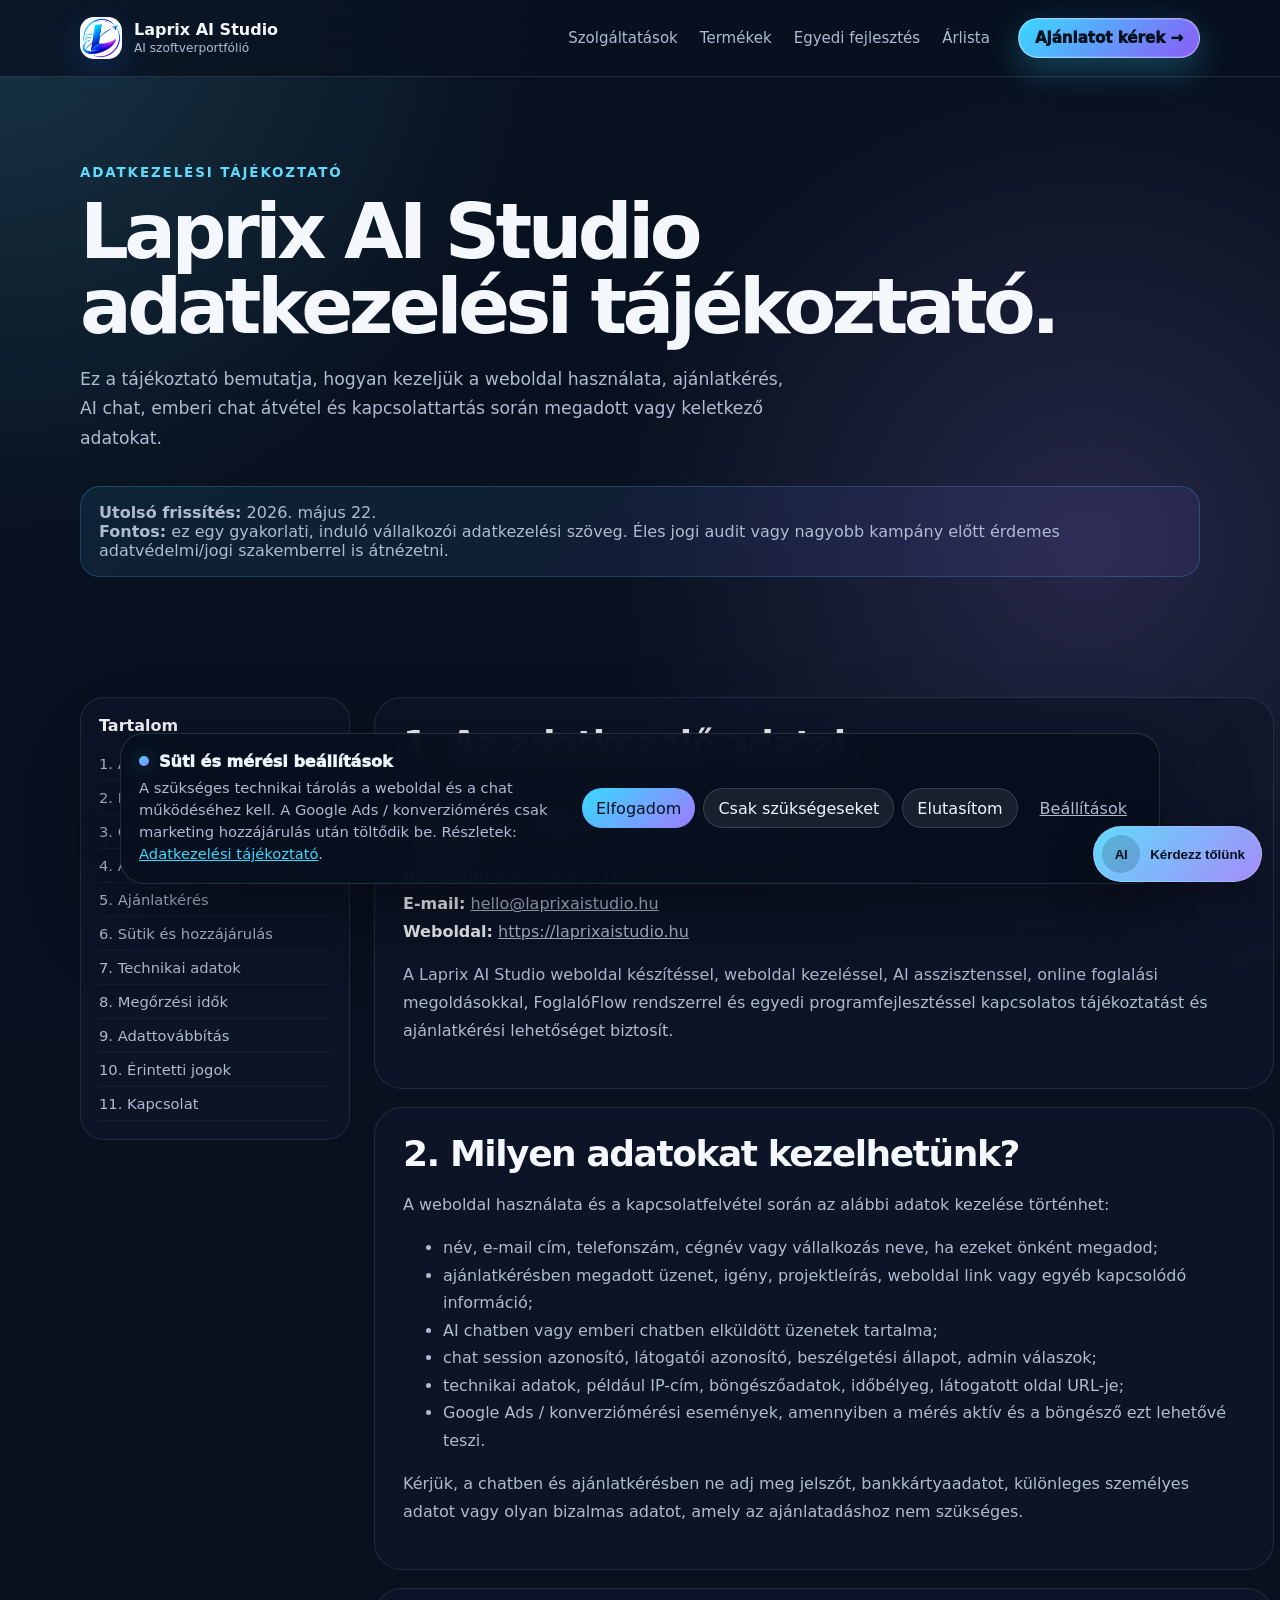
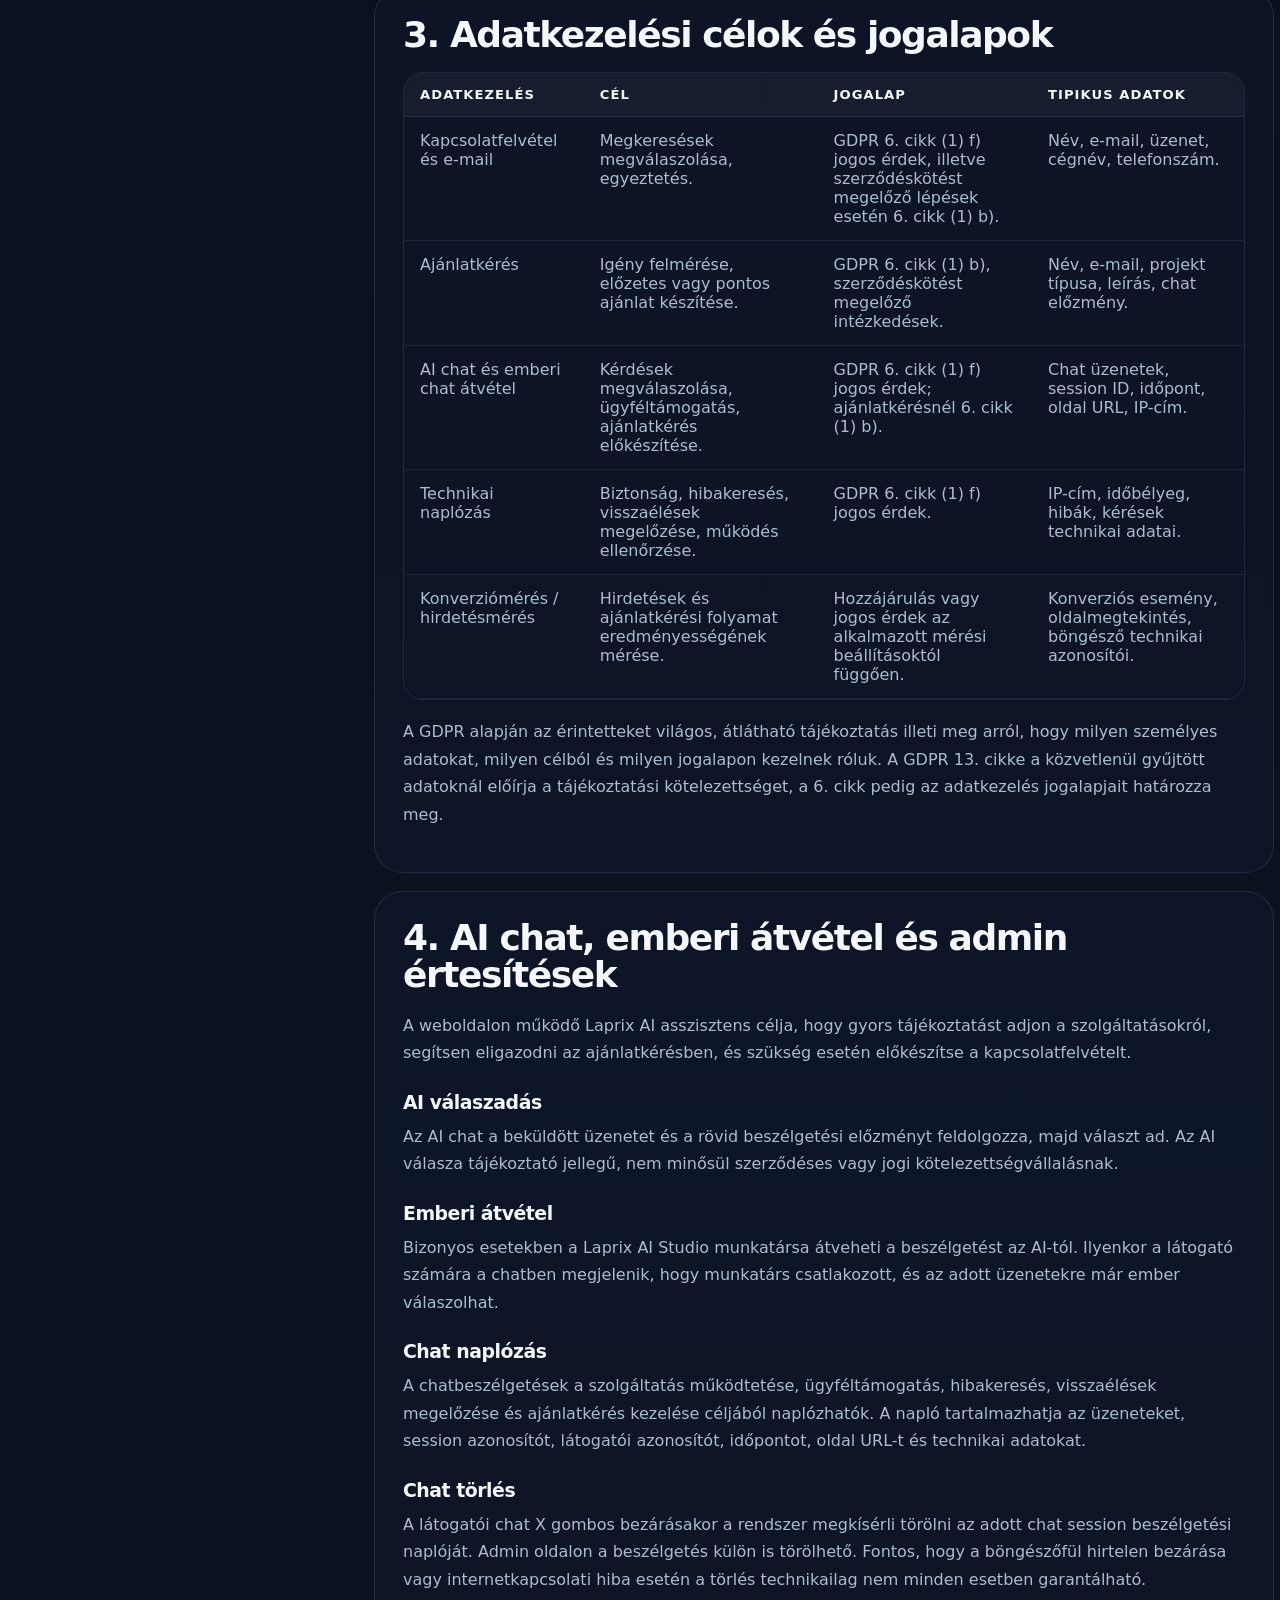
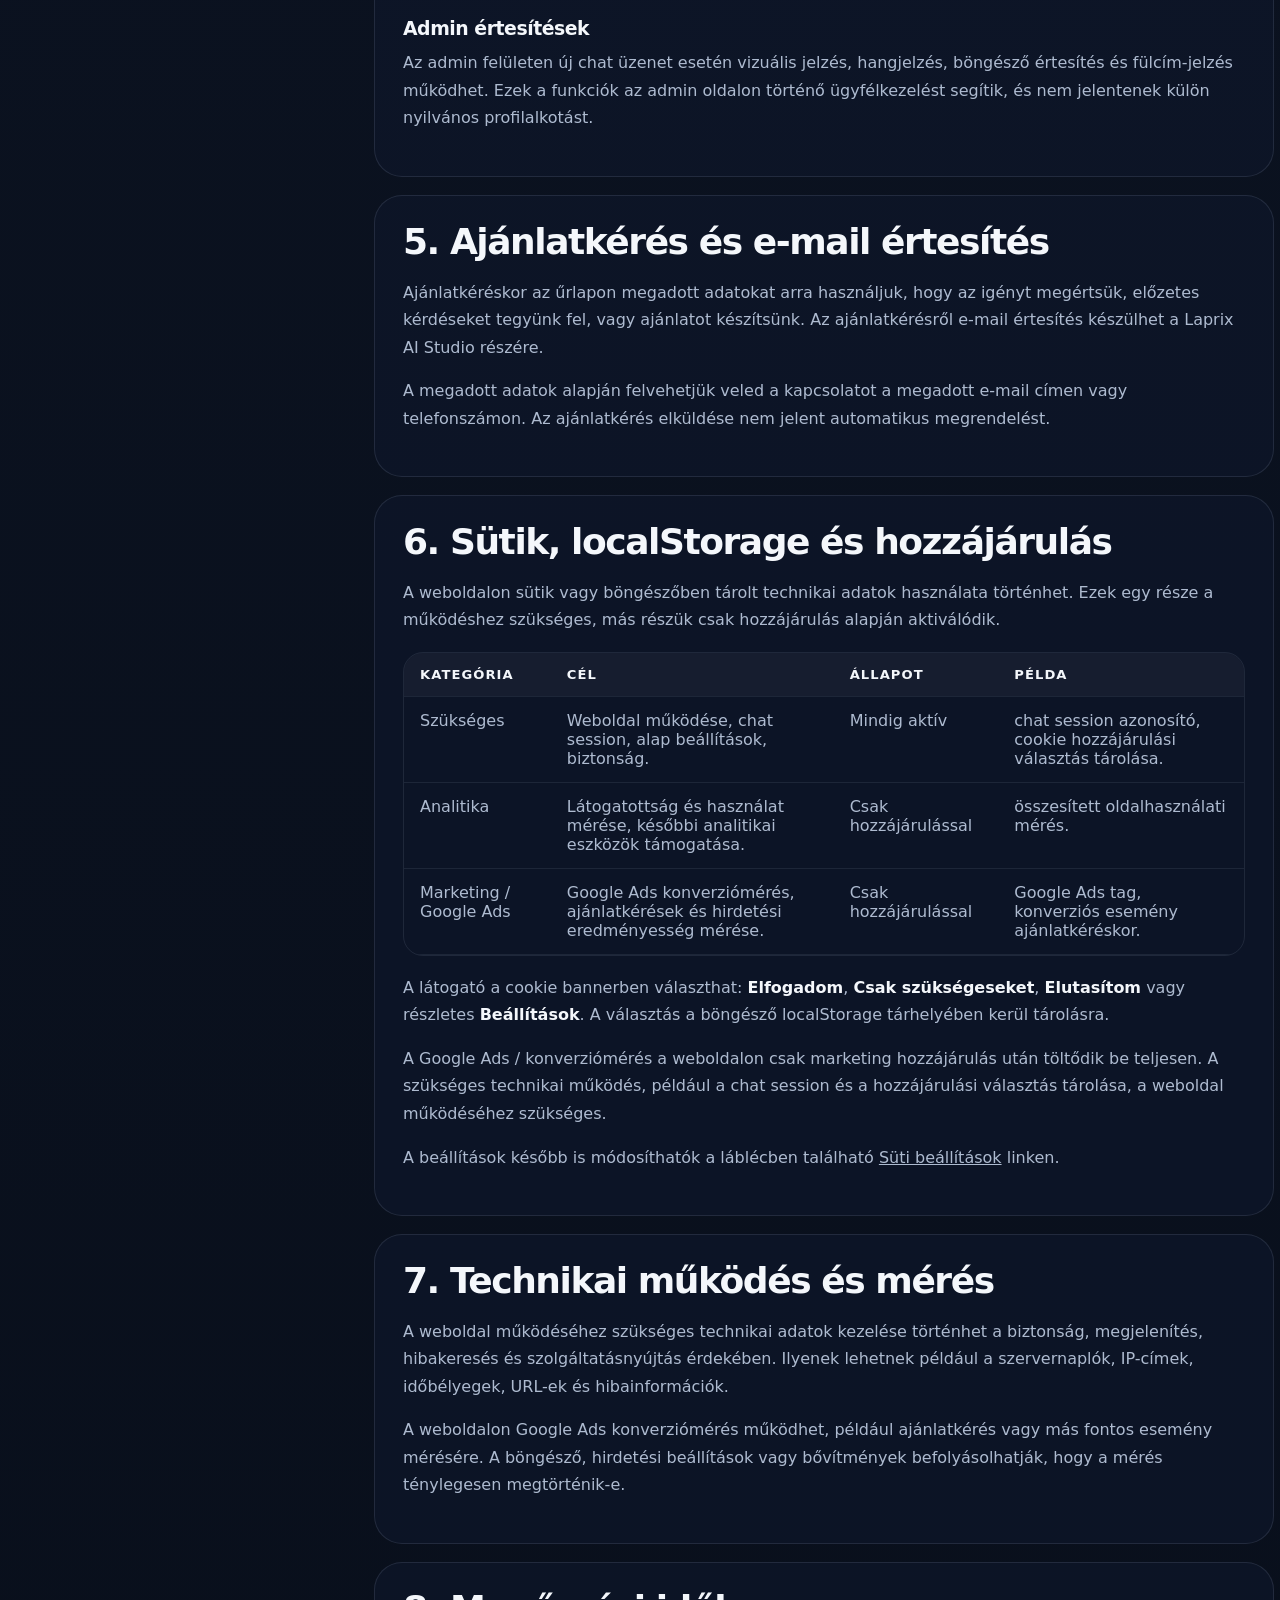
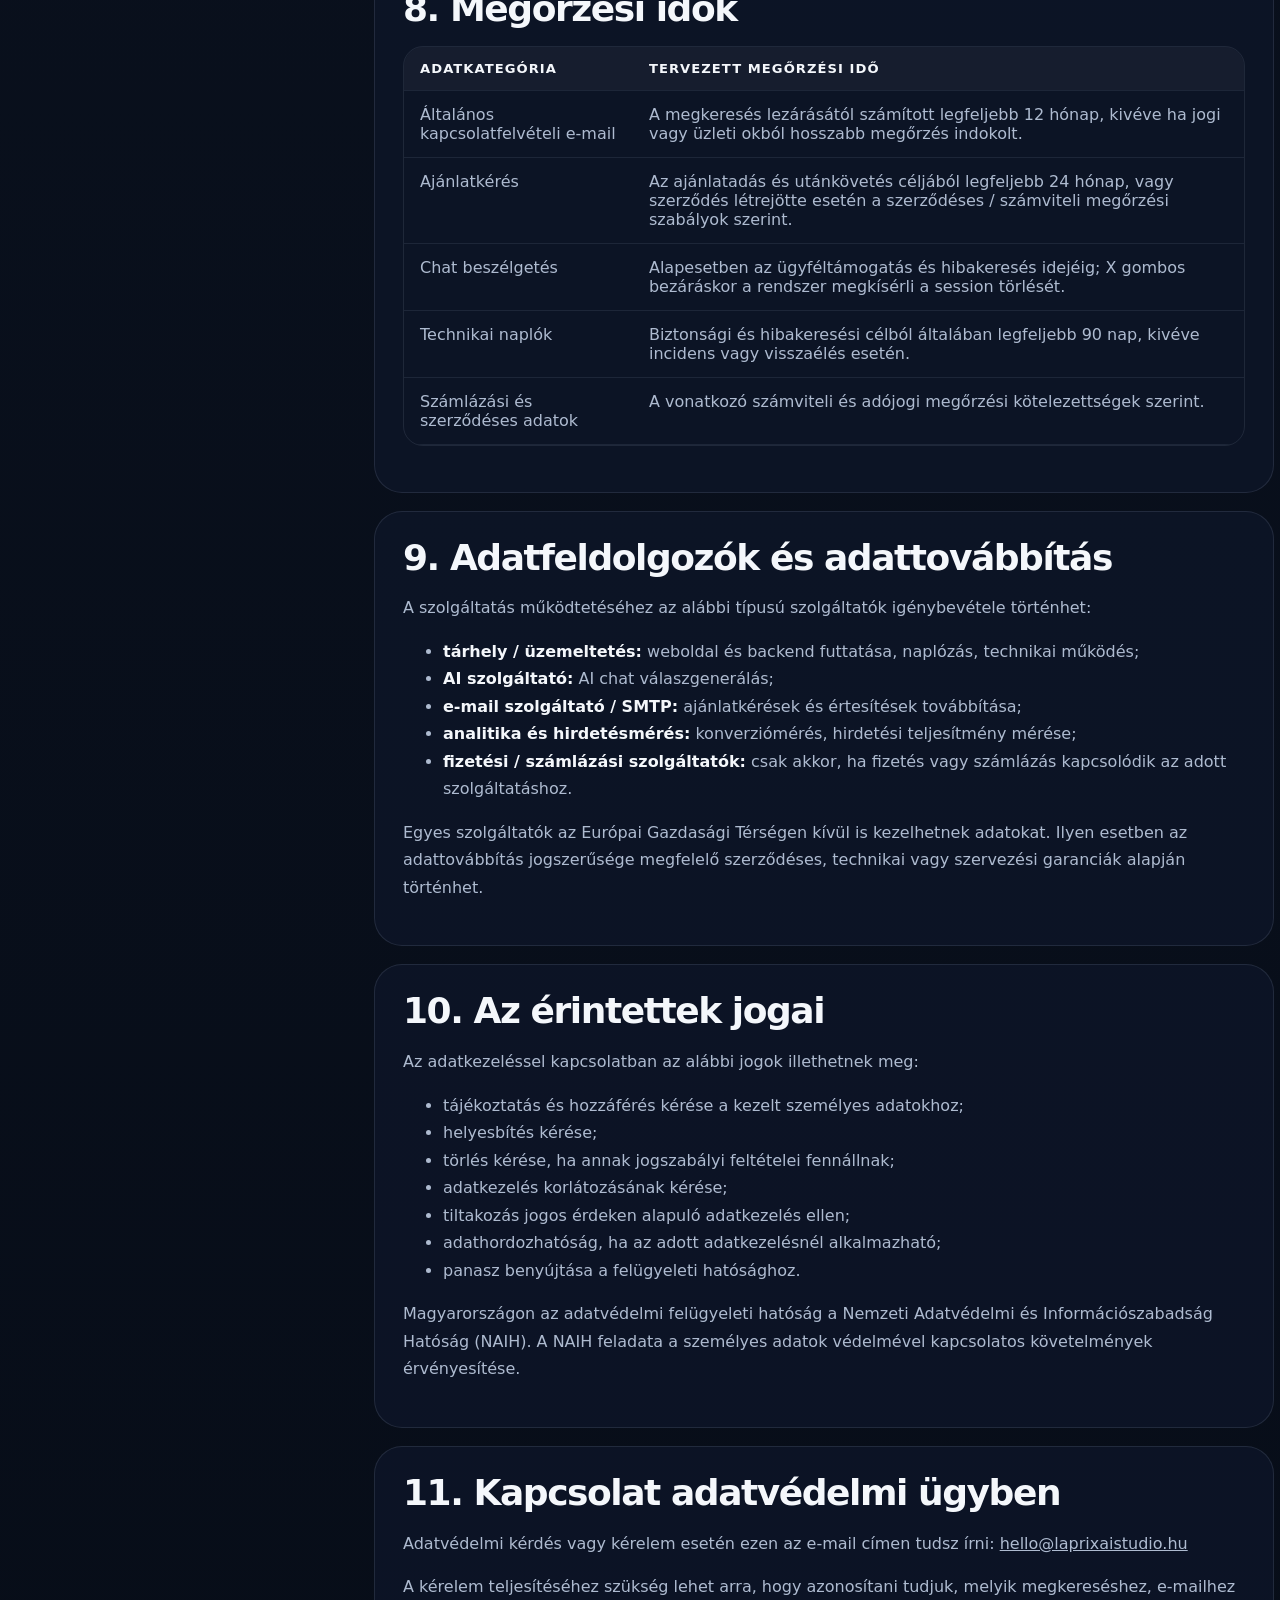
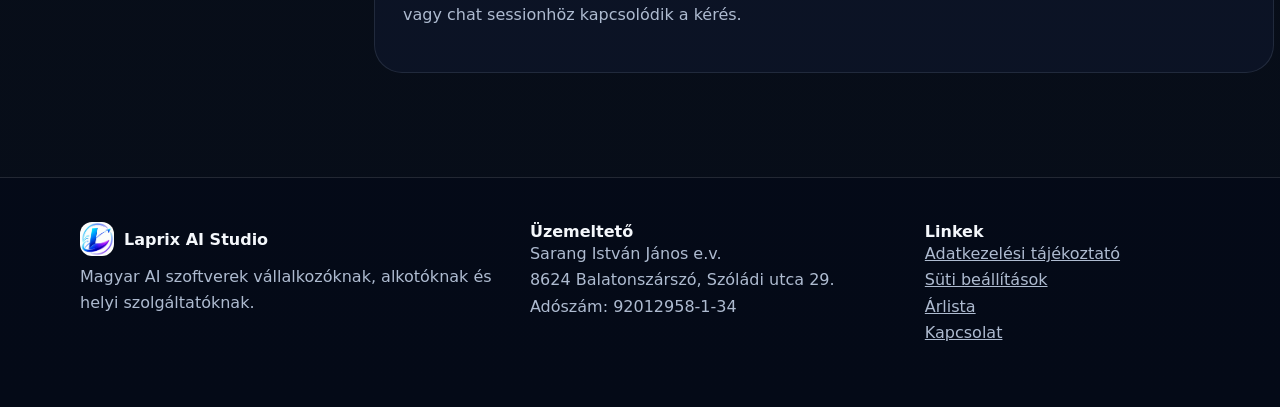
==== commit b0b00dc9: "Add files via upload Add cookie consent and Google consent mode" ====
--- a/adatkezeles.html
+++ b/adatkezeles.html
@@ -1330,6 +1330,21 @@
 
 
   </style>
+  <!-- Laprix Cookie Consent / Google Consent Mode alap -->
+  <script>
+    window.dataLayer = window.dataLayer || [];
+    function gtag(){ dataLayer.push(arguments); }
+    window.LAPRIX_GOOGLE_ADS_ID = "AW-18144333266";
+
+    gtag("consent", "default", {
+      ad_storage: "denied",
+      ad_user_data: "denied",
+      ad_personalization: "denied",
+      analytics_storage: "denied",
+      functionality_storage: "granted",
+      security_storage: "granted"
+    });
+  </script>
 </head>
 <body>
   <a class="skip-link" href="#main">Ugrás a tartalomra</a>
@@ -1379,11 +1394,12 @@
           <a href="#celok">3. Célok és jogalapok</a>
           <a href="#chat">4. AI chat és emberi átvétel</a>
           <a href="#ajanlatkeres">5. Ajánlatkérés</a>
-          <a href="#technikai">6. Technikai adatok</a>
-          <a href="#megorzes">7. Megőrzési idők</a>
-          <a href="#tovabbitas">8. Adattovábbítás</a>
-          <a href="#jogok">9. Érintetti jogok</a>
-          <a href="#kapcsolat">10. Kapcsolat</a>
+          <a href="#sutik">6. Sütik és hozzájárulás</a>
+          <a href="#technikai">7. Technikai adatok</a>
+          <a href="#megorzes">8. Megőrzési idők</a>
+          <a href="#tovabbitas">9. Adattovábbítás</a>
+          <a href="#jogok">10. Érintetti jogok</a>
+          <a href="#kapcsolat">11. Kapcsolat</a>
         </aside>
 
         <div>
@@ -1518,8 +1534,64 @@
             </p>
           </article>
 
+
+          <article id="sutik" class="privacy-card">
+            <h2>6. Sütik, localStorage és hozzájárulás</h2>
+            <p>
+              A weboldalon sütik vagy böngészőben tárolt technikai adatok használata történhet. Ezek egy része
+              a működéshez szükséges, más részük csak hozzájárulás alapján aktiválódik.
+            </p>
+
+            <div class="privacy-table-wrap">
+              <table class="privacy-table">
+                <thead>
+                  <tr>
+                    <th>Kategória</th>
+                    <th>Cél</th>
+                    <th>Állapot</th>
+                    <th>Példa</th>
+                  </tr>
+                </thead>
+                <tbody>
+                  <tr>
+                    <td>Szükséges</td>
+                    <td>Weboldal működése, chat session, alap beállítások, biztonság.</td>
+                    <td>Mindig aktív</td>
+                    <td>chat session azonosító, cookie hozzájárulási választás tárolása.</td>
+                  </tr>
+                  <tr>
+                    <td>Analitika</td>
+                    <td>Látogatottság és használat mérése, későbbi analitikai eszközök támogatása.</td>
+                    <td>Csak hozzájárulással</td>
+                    <td>összesített oldalhasználati mérés.</td>
+                  </tr>
+                  <tr>
+                    <td>Marketing / Google Ads</td>
+                    <td>Google Ads konverziómérés, ajánlatkérések és hirdetési eredményesség mérése.</td>
+                    <td>Csak hozzájárulással</td>
+                    <td>Google Ads tag, konverziós esemény ajánlatkéréskor.</td>
+                  </tr>
+                </tbody>
+              </table>
+            </div>
+
+            <p>
+              A látogató a cookie bannerben választhat: <strong>Elfogadom</strong>,
+              <strong>Csak szükségeseket</strong>, <strong>Elutasítom</strong> vagy részletes
+              <strong>Beállítások</strong>. A választás a böngésző localStorage tárhelyében kerül tárolásra.
+            </p>
+            <p>
+              A Google Ads / konverziómérés a weboldalon csak marketing hozzájárulás után töltődik be teljesen.
+              A szükséges technikai működés, például a chat session és a hozzájárulási választás tárolása,
+              a weboldal működéséhez szükséges.
+            </p>
+            <p>
+              A beállítások később is módosíthatók a láblécben található <a href="#" data-cookie-settings>Süti beállítások</a> linken.
+            </p>
+          </article>
+
           <article id="technikai" class="privacy-card">
-            <h2>6. Technikai működés, sütik és mérés</h2>
+            <h2>7. Technikai működés és mérés</h2>
             <p>
               A weboldal működéséhez szükséges technikai adatok kezelése történhet a biztonság, megjelenítés,
               hibakeresés és szolgáltatásnyújtás érdekében. Ilyenek lehetnek például a szervernaplók, IP-címek,
@@ -1532,7 +1604,7 @@
           </article>
 
           <article id="megorzes" class="privacy-card">
-            <h2>7. Megőrzési idők</h2>
+            <h2>8. Megőrzési idők</h2>
             <div class="privacy-table-wrap">
               <table class="privacy-table">
                 <thead>
@@ -1568,7 +1640,7 @@
           </article>
 
           <article id="tovabbitas" class="privacy-card">
-            <h2>8. Adatfeldolgozók és adattovábbítás</h2>
+            <h2>9. Adatfeldolgozók és adattovábbítás</h2>
             <p>A szolgáltatás működtetéséhez az alábbi típusú szolgáltatók igénybevétele történhet:</p>
             <ul>
               <li><strong>tárhely / üzemeltetés:</strong> weboldal és backend futtatása, naplózás, technikai működés;</li>
@@ -1584,7 +1656,7 @@
           </article>
 
           <article id="jogok" class="privacy-card">
-            <h2>9. Az érintettek jogai</h2>
+            <h2>10. Az érintettek jogai</h2>
             <p>Az adatkezeléssel kapcsolatban az alábbi jogok illethetnek meg:</p>
             <ul>
               <li>tájékoztatás és hozzáférés kérése a kezelt személyes adatokhoz;</li>
@@ -1602,7 +1674,7 @@
           </article>
 
           <article id="kapcsolat" class="privacy-card">
-            <h2>10. Kapcsolat adatvédelmi ügyben</h2>
+            <h2>11. Kapcsolat adatvédelmi ügyben</h2>
             <p>
               Adatvédelmi kérdés vagy kérelem esetén ezen az e-mail címen tudsz írni:
               <a href="mailto:hello@laprixaistudio.hu">hello@laprixaistudio.hu</a>
@@ -1633,6 +1705,7 @@
         <strong>Linkek</strong>
         <p>
           <a href="/adatkezeles.html">Adatkezelési tájékoztató</a><br />
+          <a href="#" data-cookie-settings>Süti beállítások</a><br />
           <a href="/arlista.html">Árlista</a><br />
           <a href="mailto:hello@laprixaistudio.hu">Kapcsolat</a>
         </p>
@@ -1640,6 +1713,7 @@
     </div>
   </footer>
 
+  <script src="/cookie-consent.js"></script>
   <script src="/chat-config.js"></script>
   <script src="/chat-widget.js"></script>
 </body>
--- a/styles.css
+++ b/styles.css
@@ -1181,133 +1181,113 @@
   line-height: 1.55;
 }
 
-/* Laprix AI Studio V1.29 privacy page support */
-.privacy-hero {
-  padding-top: 88px;
-  padding-bottom: 34px;
-}
-
-.privacy-hero h1 {
-  max-width: 980px;
-  font-size: clamp(2.4rem, 6vw, 5.2rem);
-  line-height: 0.98;
-  letter-spacing: -0.06em;
-  margin: 0 0 20px;
-}
-
-.privacy-layout {
-  display: grid;
-  grid-template-columns: 270px 1fr;
+
+/* Laprix AI Studio V1.35 final homepage CTA polish */
+.final-cta-strip-section {
+  padding-top: 26px;
+  padding-bottom: 26px;
+}
+
+.final-cta-strip {
+  display: grid;
+  grid-template-columns: 1fr auto;
   gap: 24px;
-  align-items: start;
-}
-
-.privacy-toc {
-  position: sticky;
-  top: 110px;
-  padding: 18px;
-  border-radius: 24px;
+  align-items: center;
+  padding: 24px;
+  border-radius: 30px;
+  border: 1px solid rgba(56, 189, 248, 0.24);
+  background: linear-gradient(135deg, rgba(14, 165, 233, 0.14), rgba(124, 58, 237, 0.14)), rgba(15, 23, 42, 0.76);
+  box-shadow: var(--shadow-soft);
+}
+
+.final-cta-strip h2 {
+  margin: 0;
+  font-size: clamp(1.8rem, 3vw, 3rem);
+  line-height: 1.05;
+  letter-spacing: -0.04em;
+}
+
+.final-cta-buttons {
+  display: flex;
+  gap: 10px;
+  flex-wrap: wrap;
+  justify-content: flex-end;
+}
+
+.how-it-works-section {
+  padding-top: 62px;
+  padding-bottom: 62px;
+  background: rgba(15, 23, 42, 0.24);
+}
+
+.how-grid {
+  display: grid;
+  grid-template-columns: repeat(4, minmax(0, 1fr));
+  gap: 16px;
+  margin-top: 30px;
+}
+
+.how-card {
+  padding: 22px;
+  border-radius: 26px;
   border: 1px solid rgba(148, 163, 184, 0.16);
   background: rgba(15, 23, 42, 0.72);
   box-shadow: var(--shadow-soft);
 }
 
-.privacy-toc strong {
-  display: block;
-  margin-bottom: 12px;
-}
-
-.privacy-toc a {
-  display: block;
-  color: var(--muted);
-  text-decoration: none;
-  padding: 8px 0;
-  border-bottom: 1px solid rgba(148, 163, 184, 0.08);
-  font-size: 0.92rem;
-}
-
-.privacy-toc a:hover {
-  color: var(--accent);
-}
-
-.privacy-card {
-  padding: 28px;
-  border-radius: 28px;
-  border: 1px solid rgba(148, 163, 184, 0.16);
-  background: rgba(15, 23, 42, 0.72);
-  box-shadow: var(--shadow-soft);
-  margin-bottom: 18px;
-}
-
-.privacy-card h2 {
-  margin-top: 0;
-  font-size: clamp(1.55rem, 3vw, 2.25rem);
-  letter-spacing: -0.04em;
-}
-
-.privacy-card h3 {
-  margin-top: 24px;
-}
-
-.privacy-card p,
-.privacy-card li {
-  color: var(--muted);
-  line-height: 1.72;
-}
-
-.privacy-card strong {
-  color: var(--text);
-}
-
-.privacy-table-wrap {
-  overflow-x: auto;
-  border-radius: 20px;
-  border: 1px solid rgba(148, 163, 184, 0.14);
-  margin: 18px 0;
-}
-
-.privacy-table {
-  width: 100%;
-  min-width: 840px;
-  border-collapse: collapse;
-}
-
-.privacy-table th,
-.privacy-table td {
-  padding: 14px 16px;
-  border-bottom: 1px solid rgba(148, 163, 184, 0.12);
-  text-align: left;
-  vertical-align: top;
-  color: var(--muted);
-}
-
-.privacy-table th {
-  color: var(--text);
-  background: rgba(255, 255, 255, 0.04);
-  font-size: 0.82rem;
-  text-transform: uppercase;
-  letter-spacing: 0.08em;
-}
-
-.privacy-note {
-  border-radius: 20px;
-  padding: 16px 18px;
-  border: 1px solid rgba(56, 189, 248, 0.24);
-  background: linear-gradient(135deg, rgba(56, 189, 248, 0.10), rgba(139, 92, 246, 0.10));
-  color: var(--muted);
+.how-card span {
+  display: inline-grid;
+  place-items: center;
+  width: 38px;
+  height: 38px;
+  border-radius: 14px;
+  margin-bottom: 14px;
+  background: linear-gradient(135deg, var(--accent), var(--accent-2));
+  color: #06111f;
+  font-weight: 950;
+}
+
+.how-card h3 {
+  margin: 0 0 10px;
+  font-size: 1.1rem;
+}
+
+.how-card p {
+  margin: 0;
+  color: var(--muted);
+  line-height: 1.55;
 }
 
 @media (max-width: 980px) {
-  .privacy-layout {
+  .final-cta-strip {
     grid-template-columns: 1fr;
   }
 
-  .privacy-toc {
-    position: static;
-  }
-
-  .privacy-card {
-    padding: 22px;
-  }
-}
-
+  .final-cta-buttons {
+    justify-content: stretch;
+  }
+
+  .final-cta-buttons .button {
+    flex: 1 1 100%;
+    justify-content: center;
+  }
+
+  .how-grid {
+    grid-template-columns: 1fr;
+  }
+}
+
+/* Laprix AI Studio V1.37 – why section text wrapping hotfix */
+.why-item,
+.why-item div,
+.why-item p,
+.why-item h3 {
+  min-width: 0;
+}
+
+.why-item p {
+  max-width: none;
+  overflow-wrap: normal;
+  word-break: normal;
+}
+
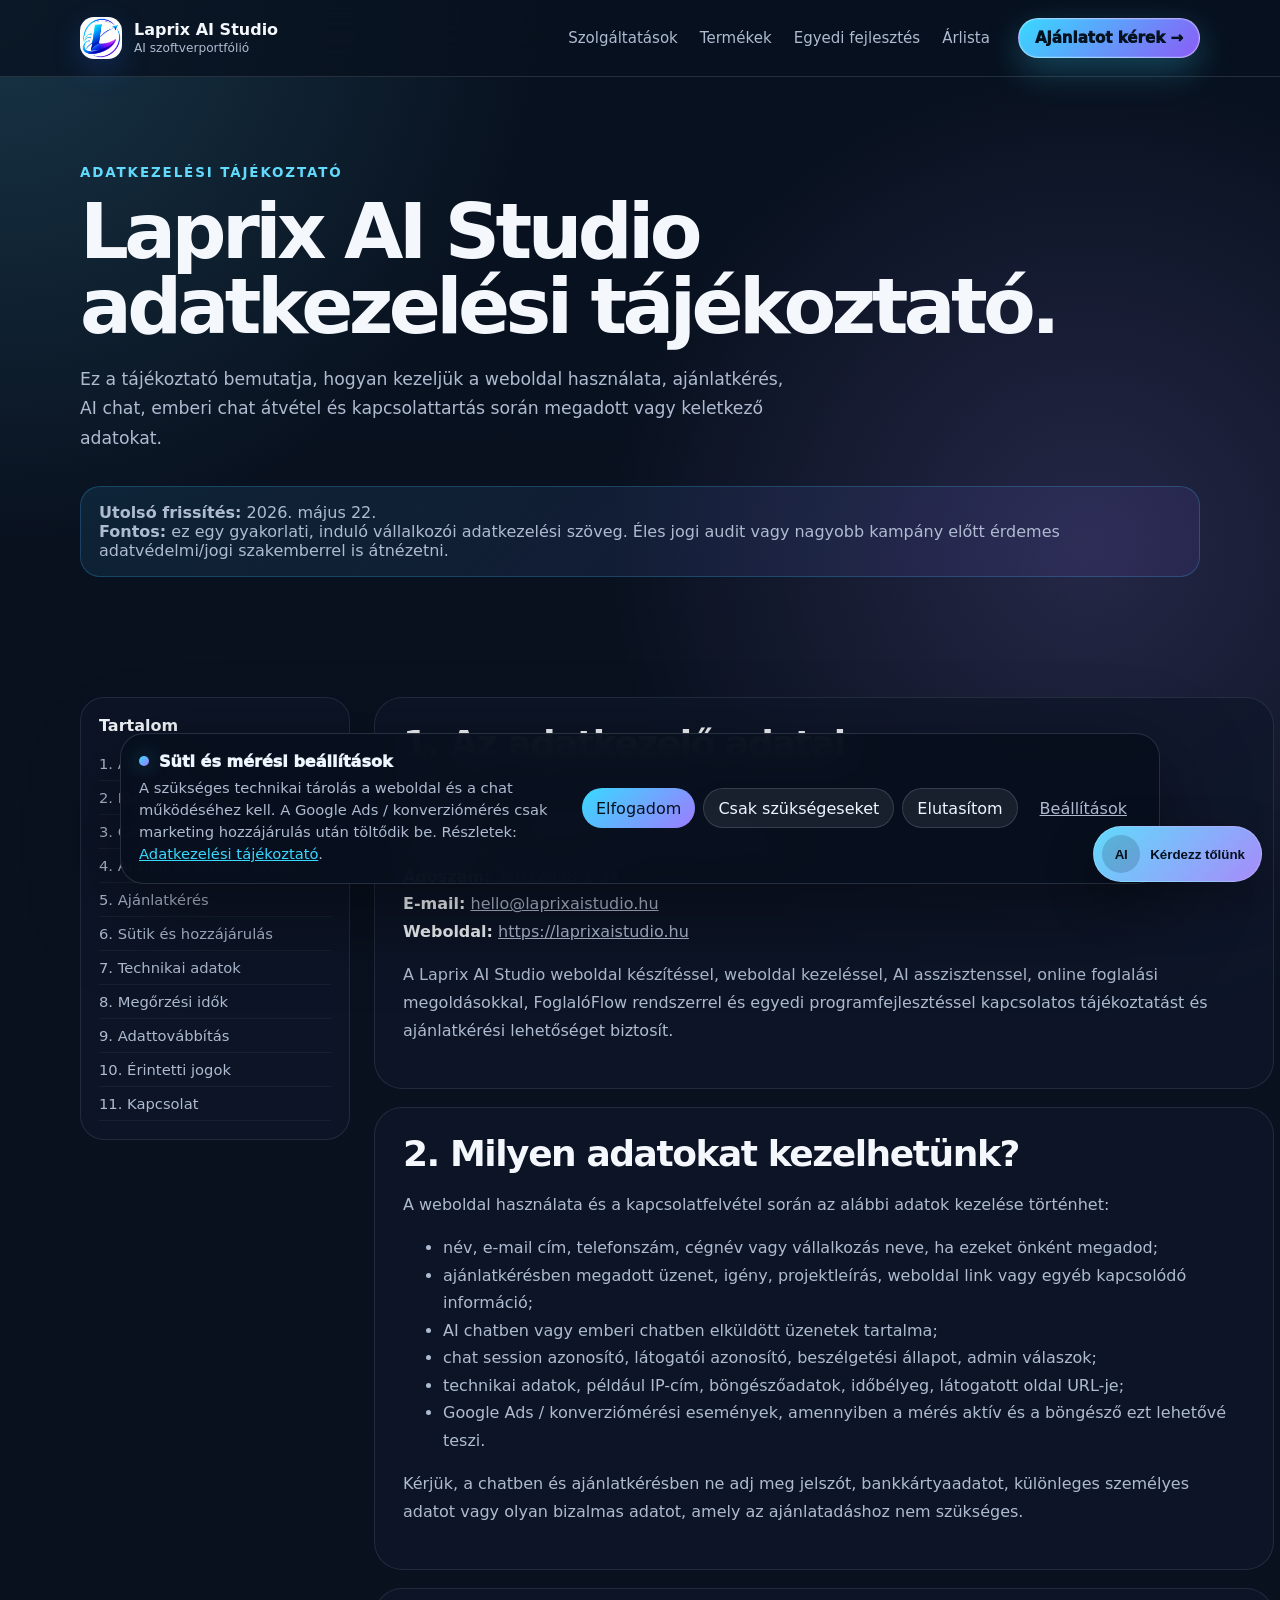
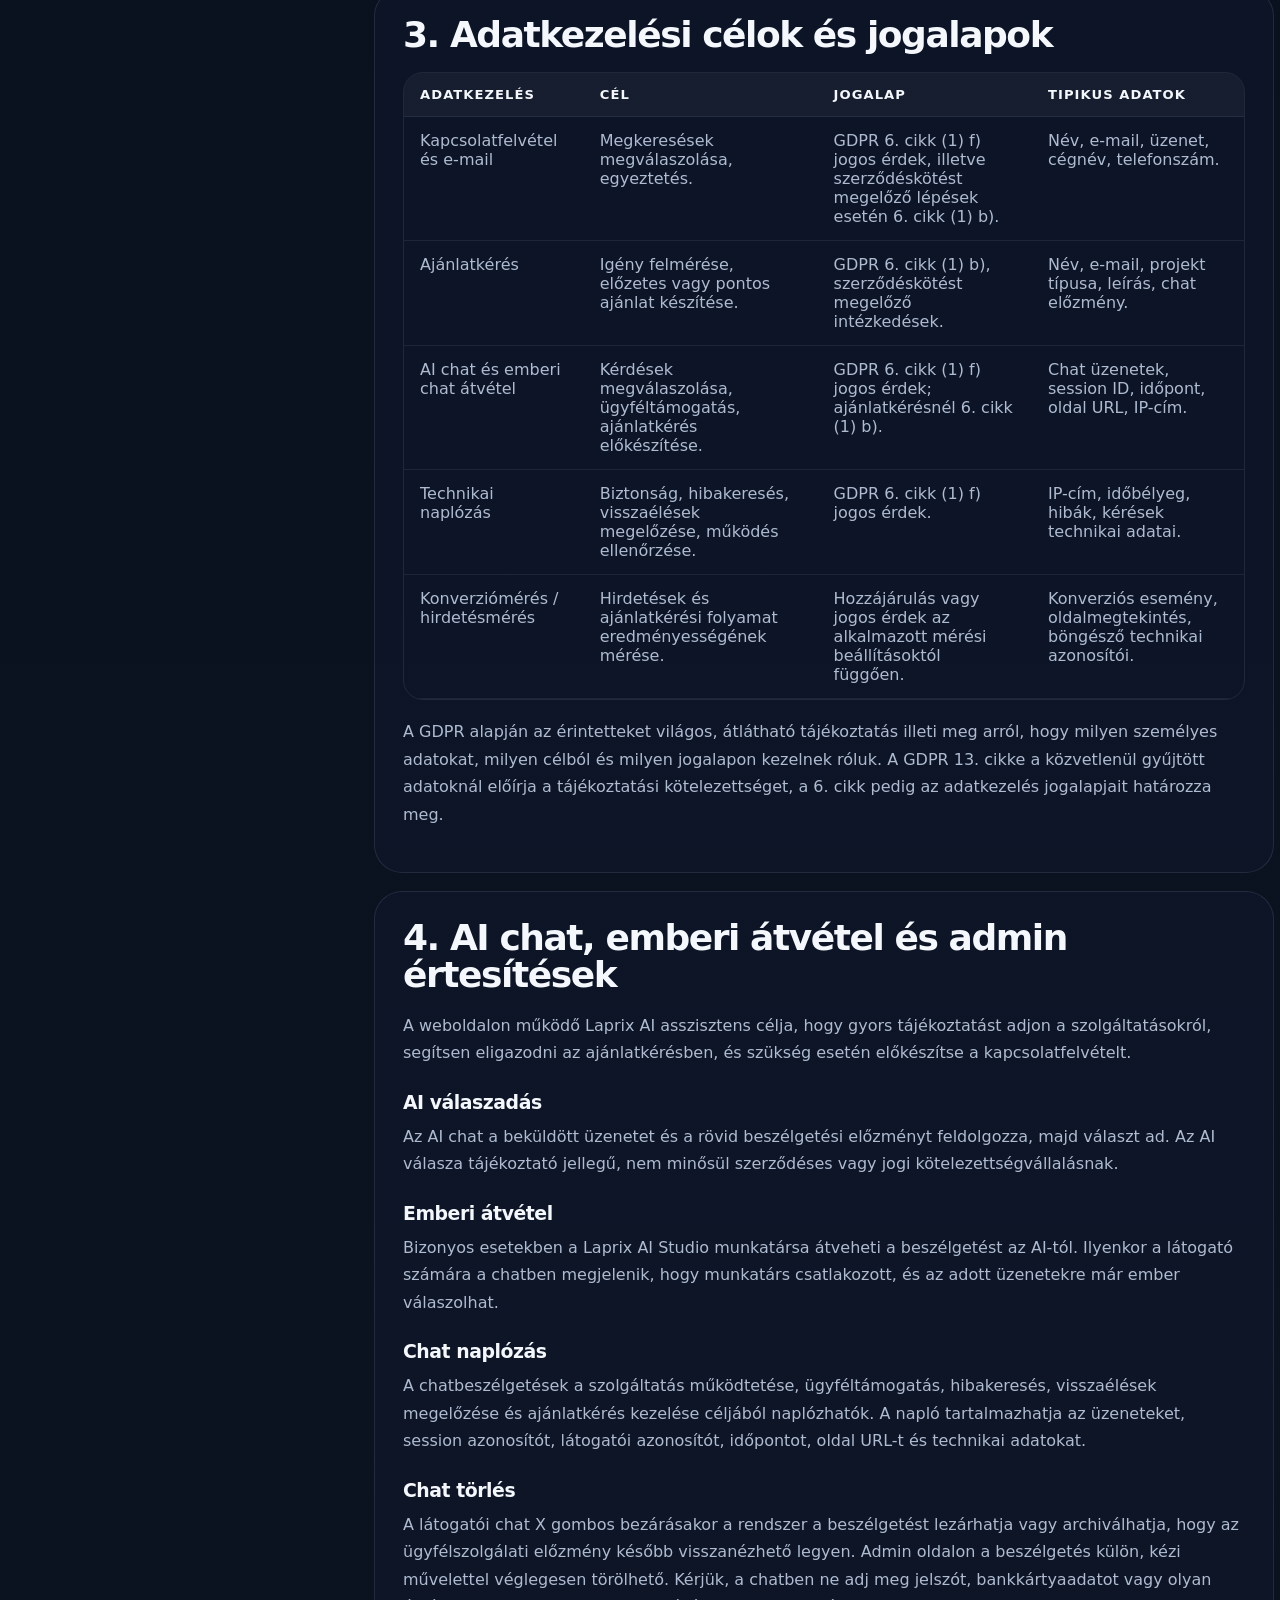
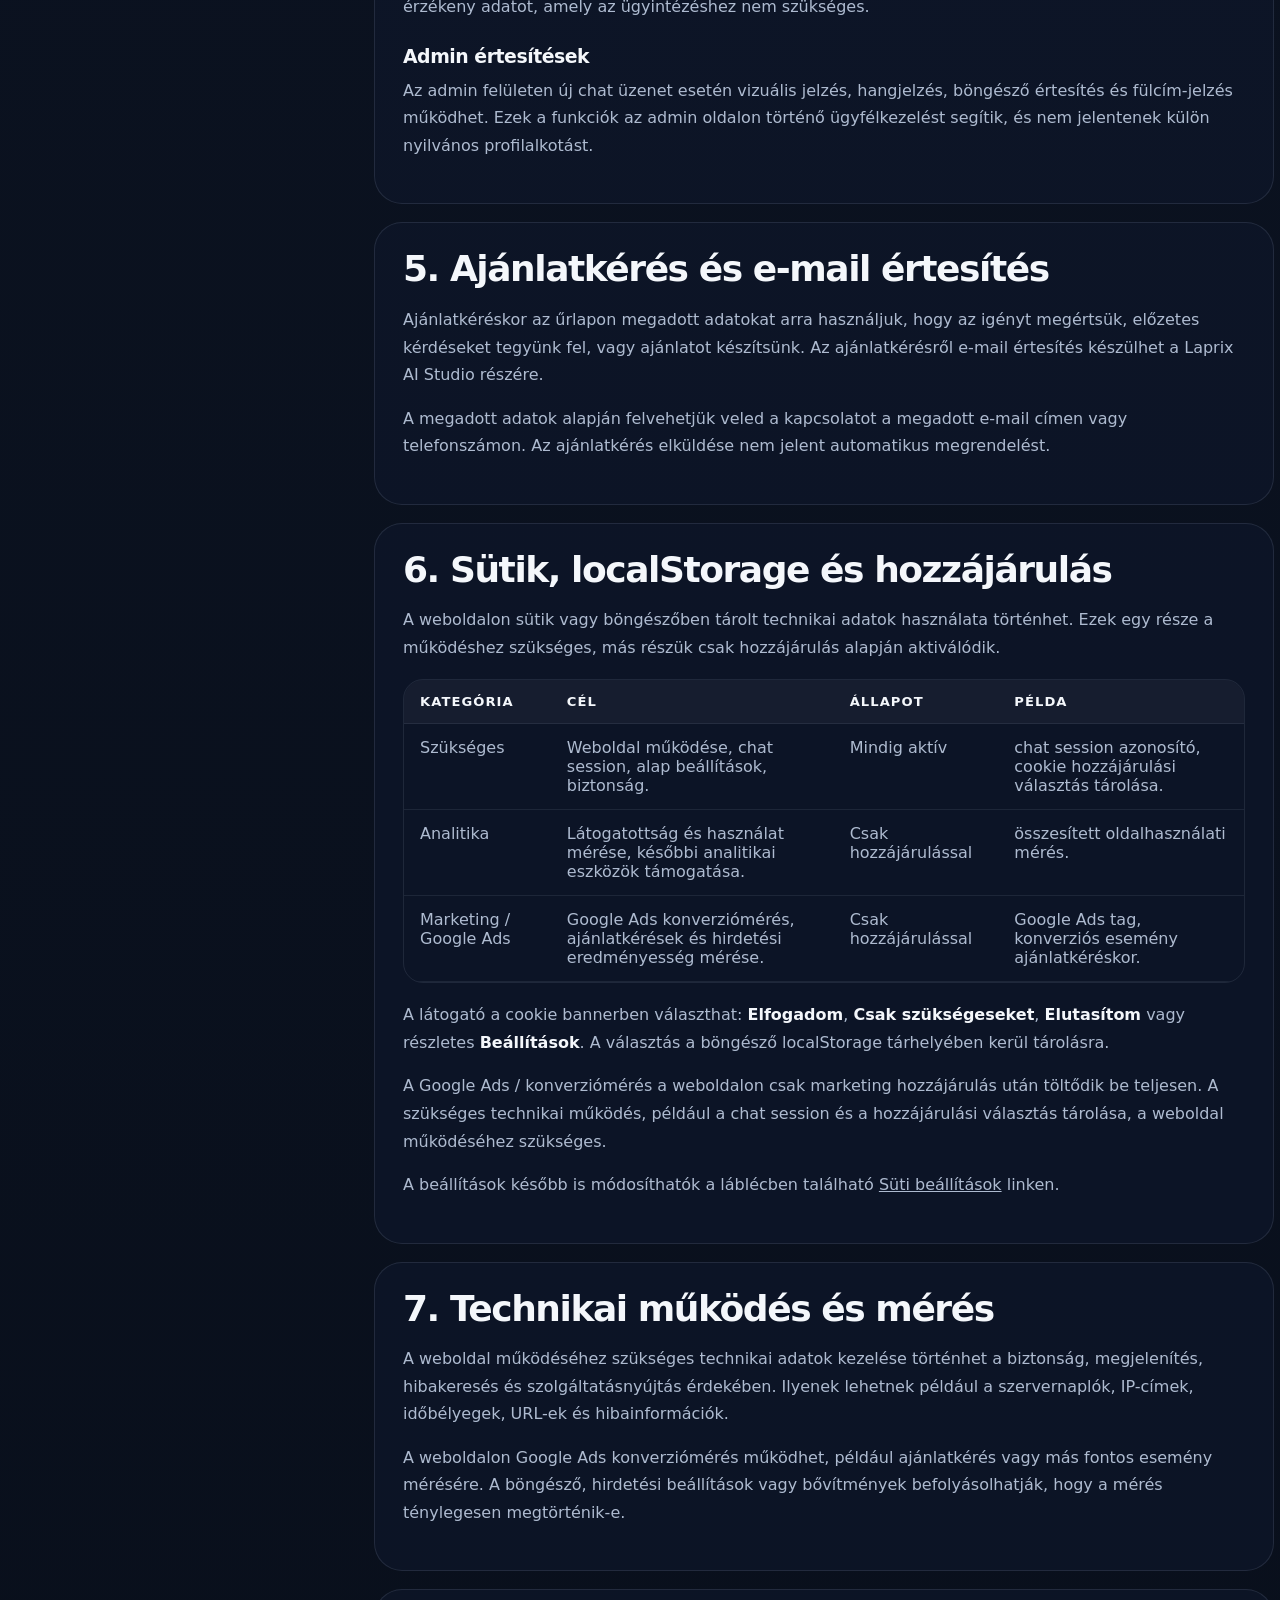
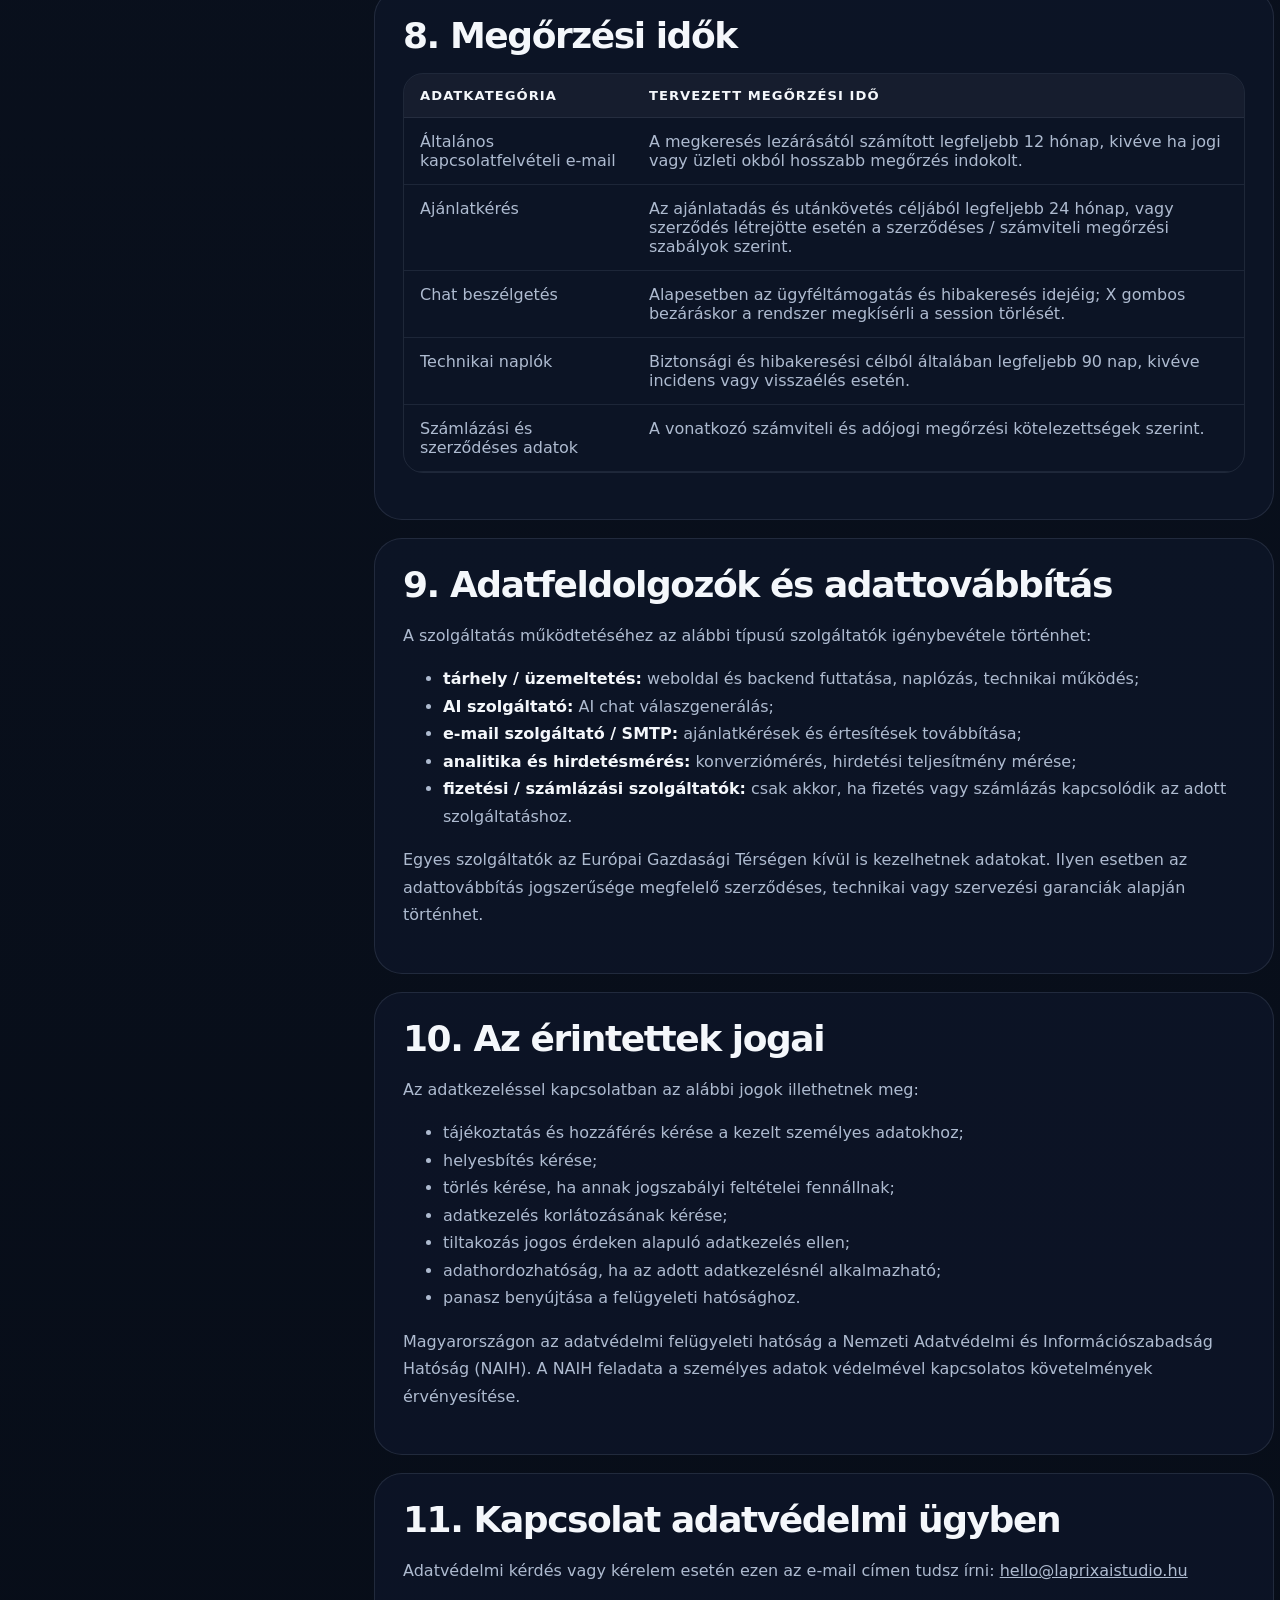
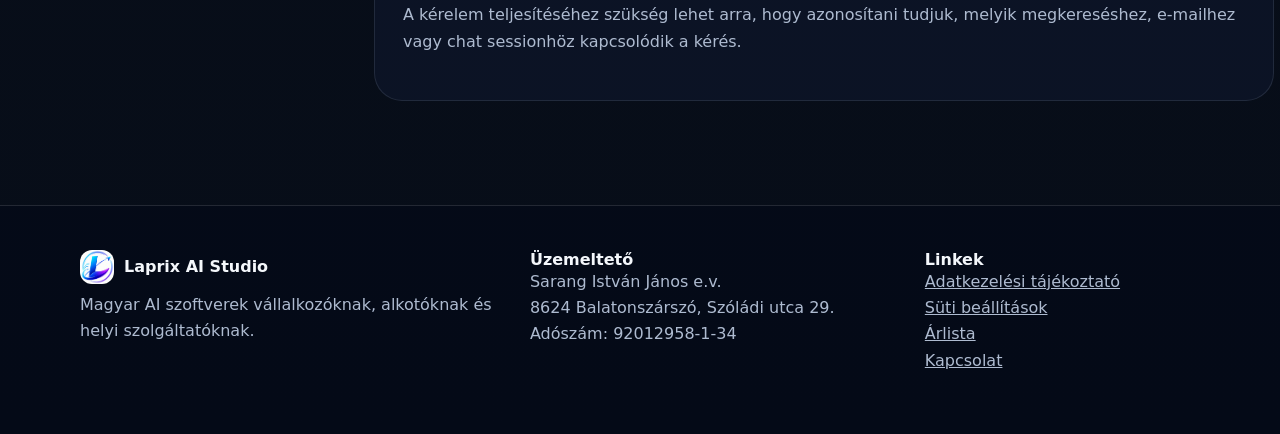
==== commit 9a7f6c7a: "Add files via upload Add chat archive history" ====
--- a/adatkezeles.html
+++ b/adatkezeles.html
@@ -1511,9 +1511,7 @@
             </p>
             <h3>Chat törlés</h3>
             <p>
-              A látogatói chat X gombos bezárásakor a rendszer megkísérli törölni az adott chat session beszélgetési naplóját.
-              Admin oldalon a beszélgetés külön is törölhető. Fontos, hogy a böngészőfül hirtelen bezárása vagy internetkapcsolati
-              hiba esetén a törlés technikailag nem minden esetben garantálható.
+              A látogatói chat X gombos bezárásakor a rendszer a beszélgetést lezárhatja vagy archiválhatja, hogy az ügyfélszolgálati előzmény később visszanézhető legyen. Admin oldalon a beszélgetés külön, kézi művelettel véglegesen törölhető. Kérjük, a chatben ne adj meg jelszót, bankkártyaadatot vagy olyan érzékeny adatot, amely az ügyintézéshez nem szükséges.
             </p>
             <h3>Admin értesítések</h3>
             <p>
